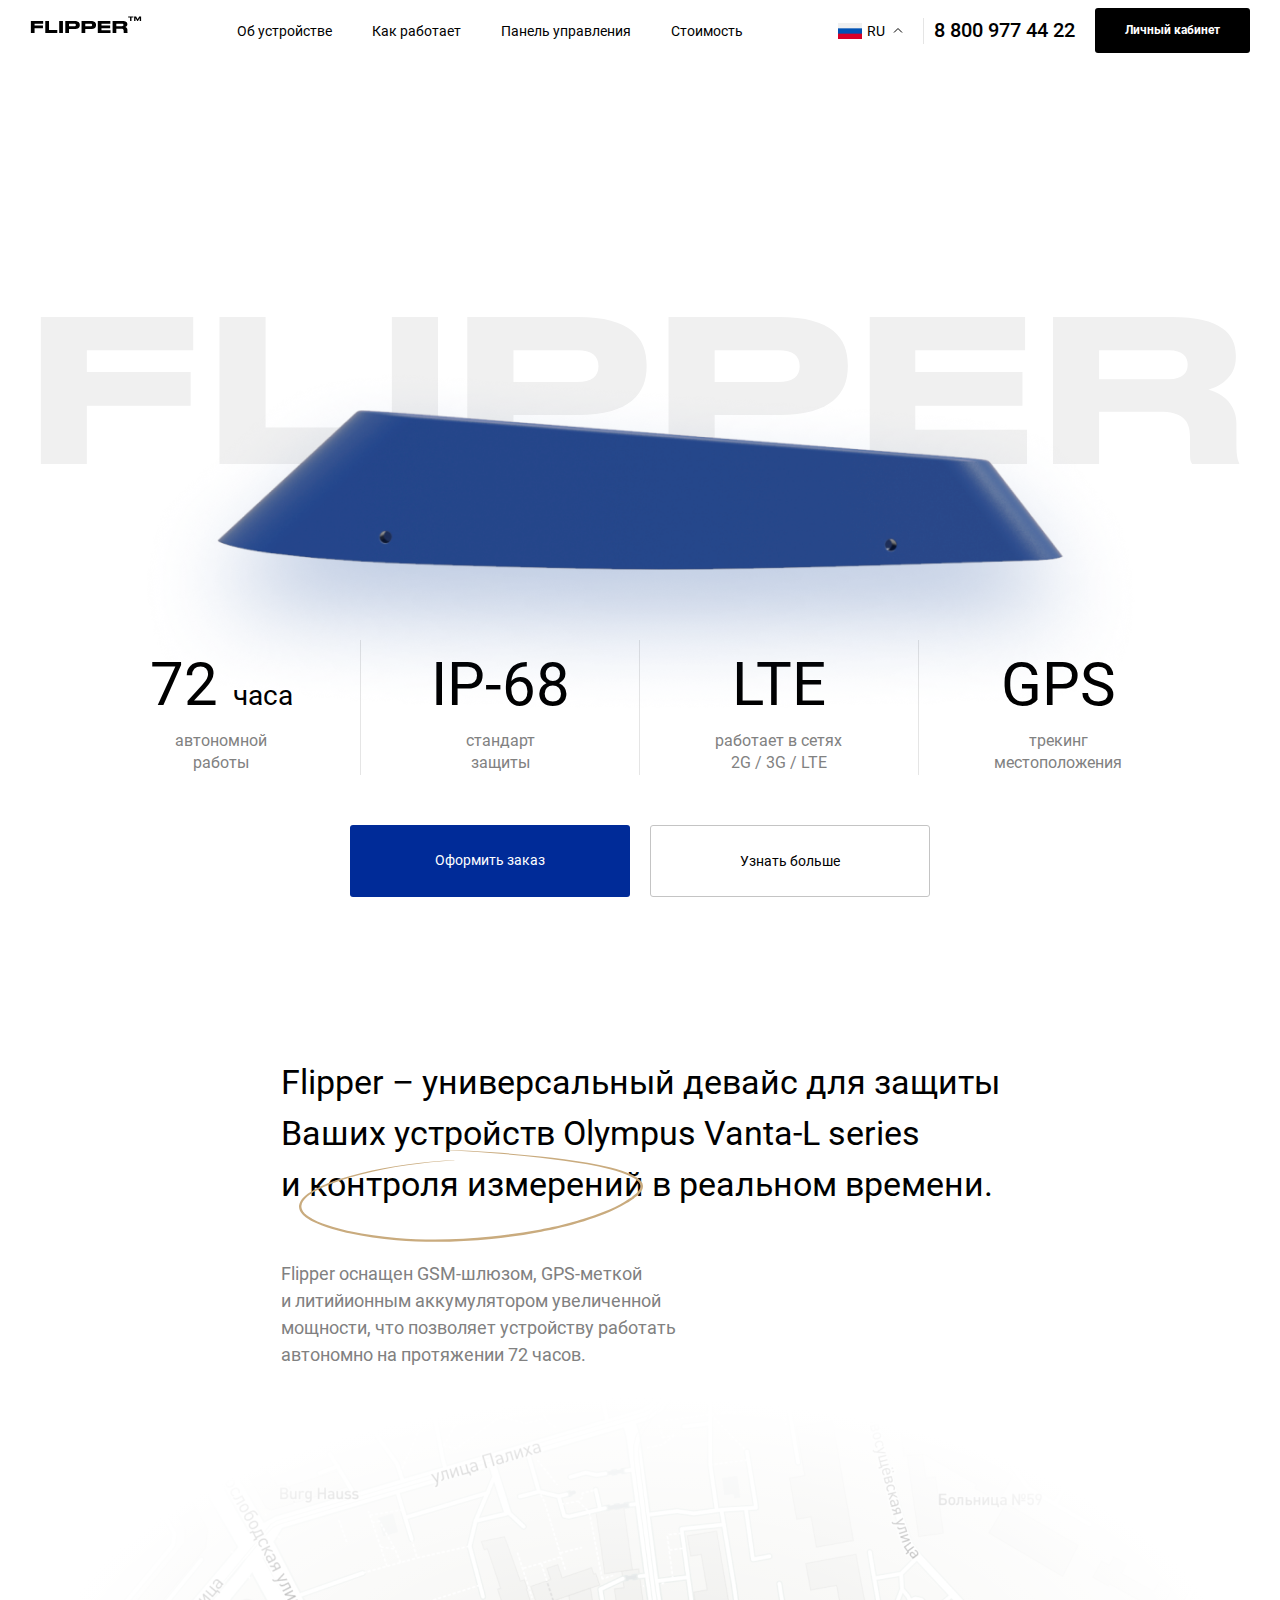
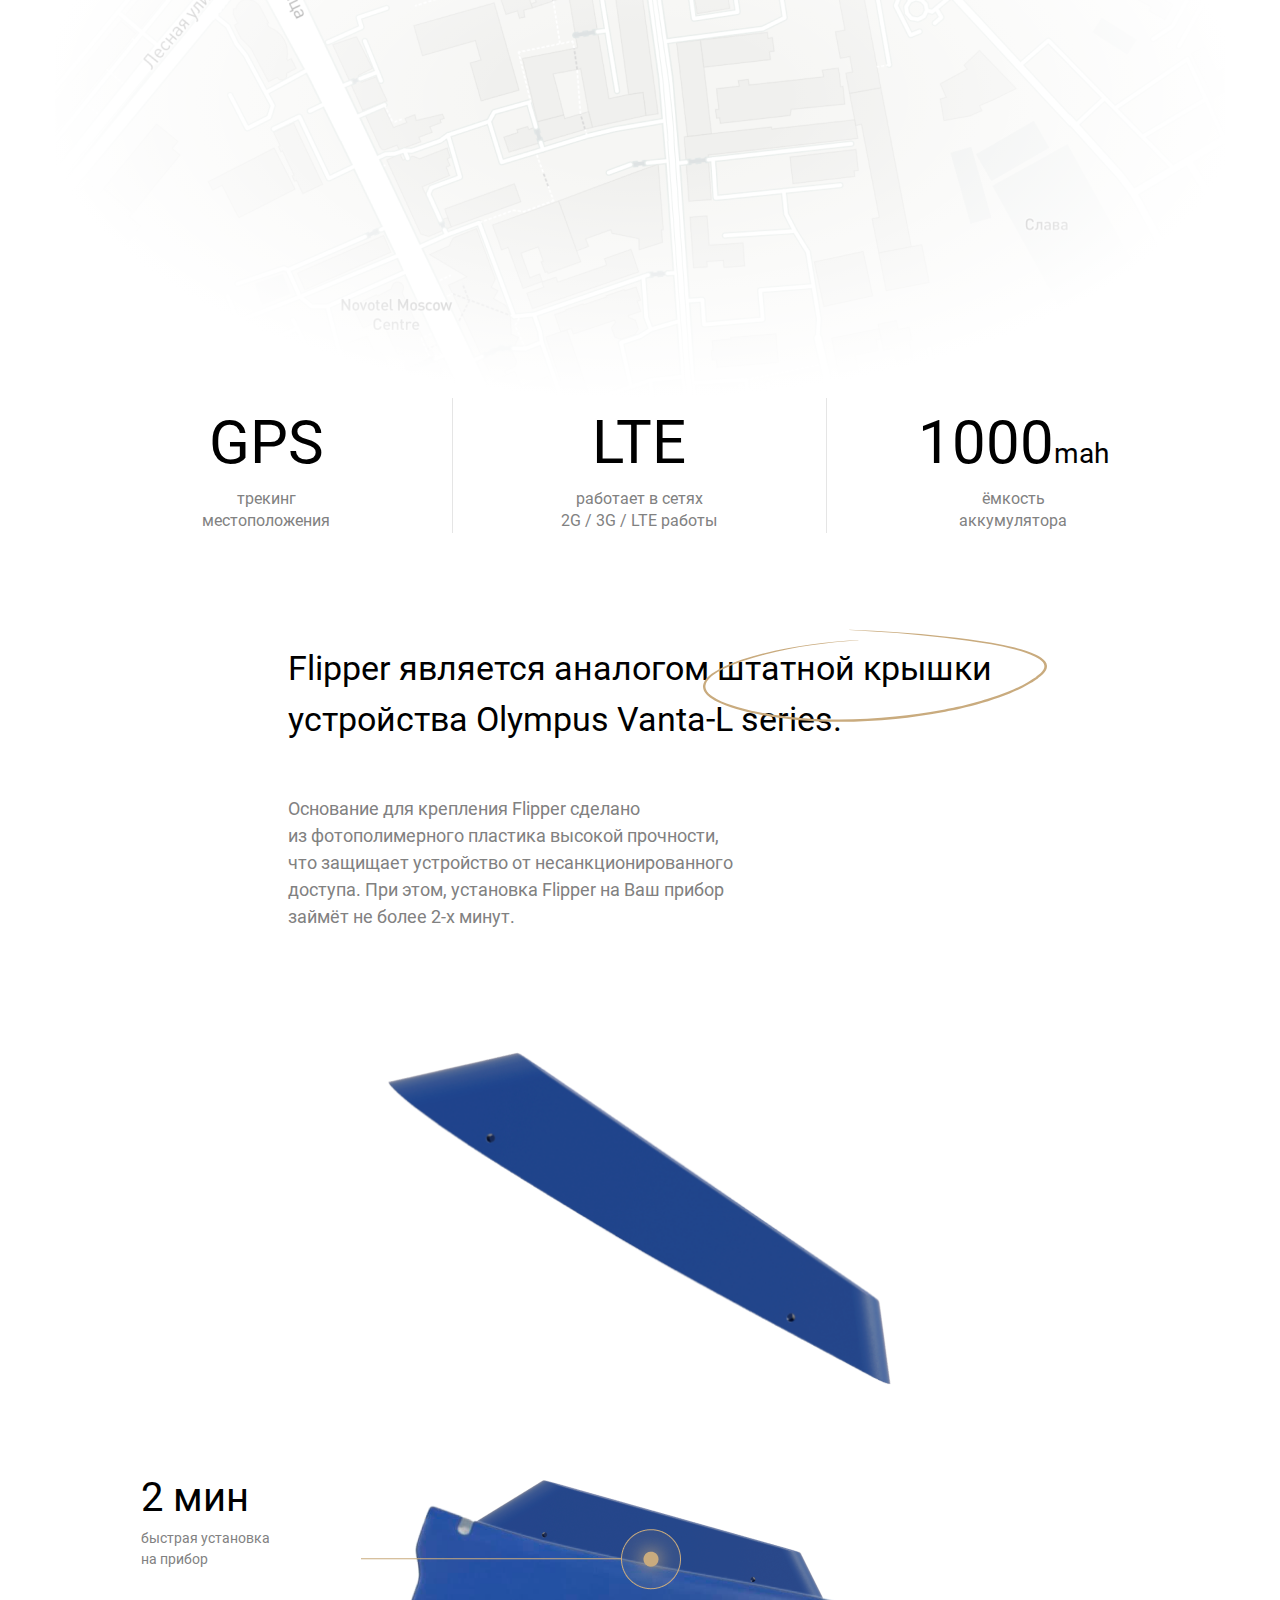
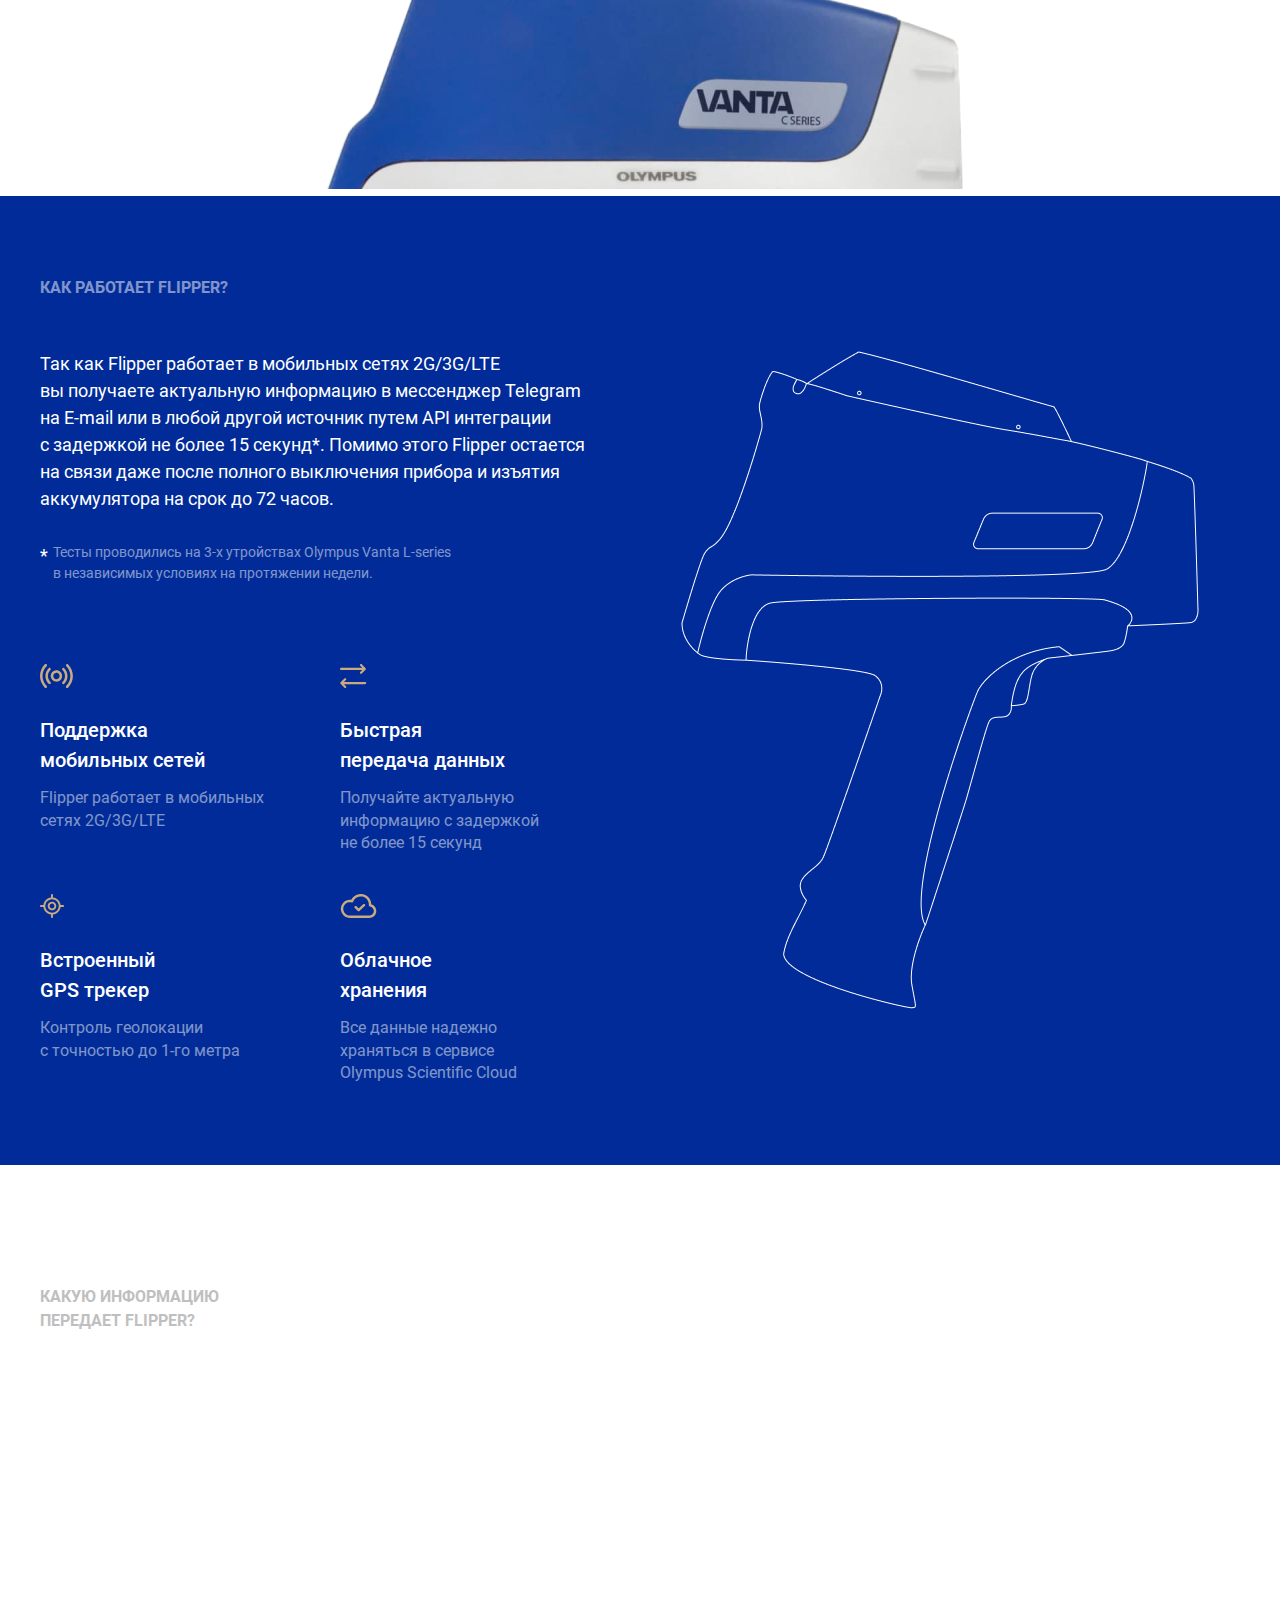
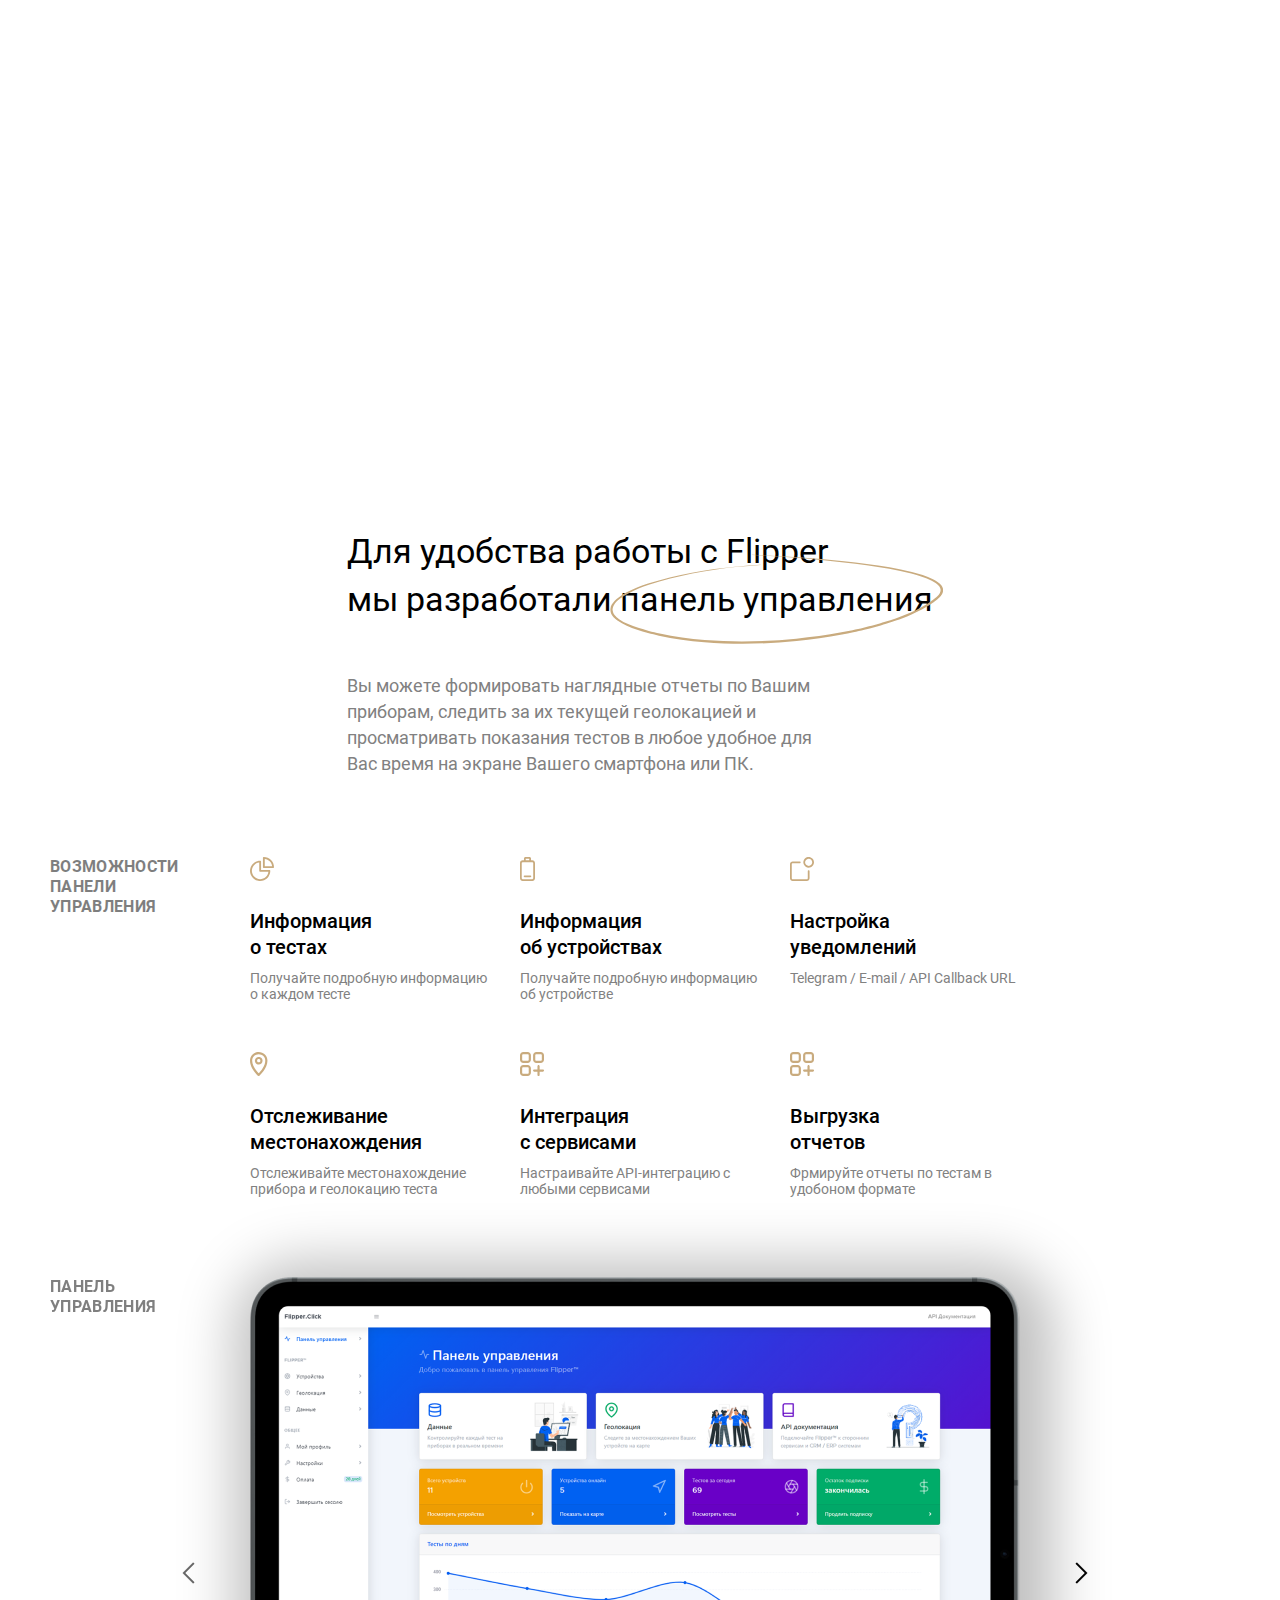
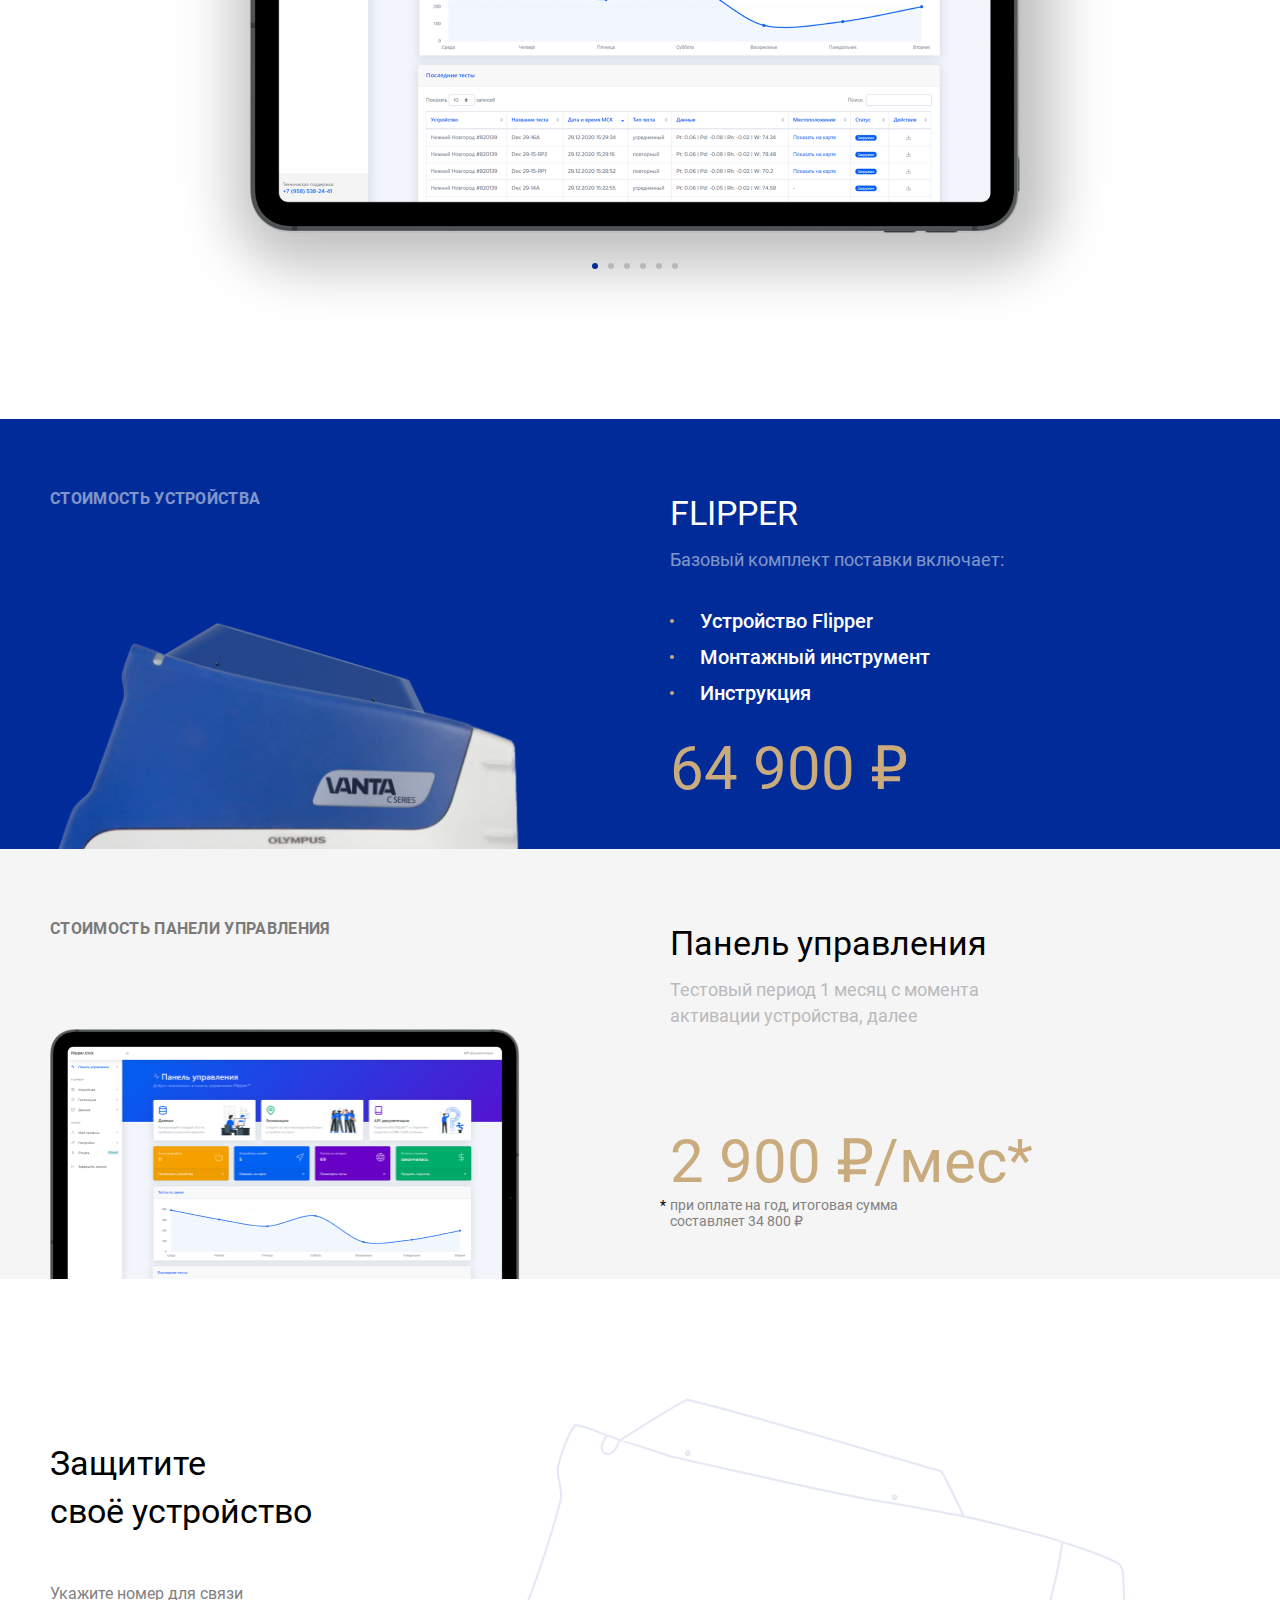
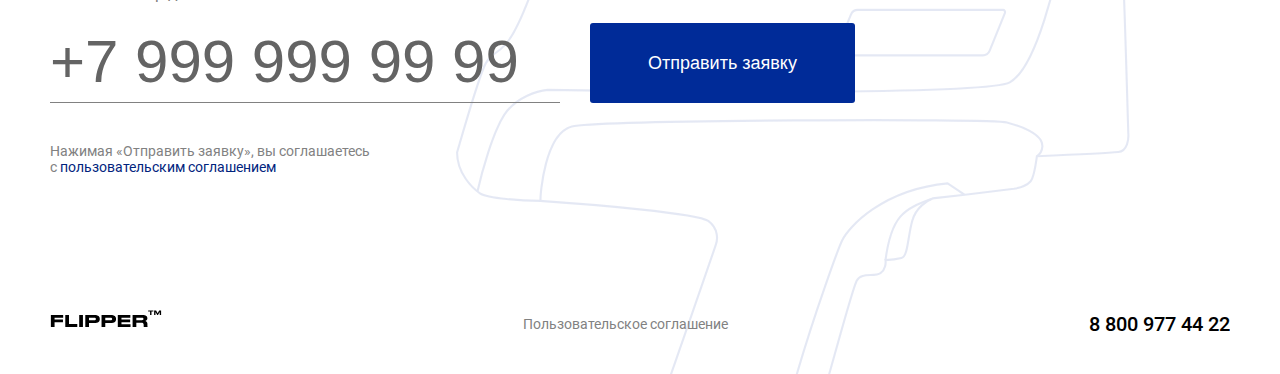
==== index.html @ 9718f7dc "fix" ====
<!DOCTYPE html>
<html lang="ru">
  <head>
    <meta charset="UTF-8" />
    <meta name="viewport" content="width=device-width, initial-scale=1.0, maximum-scale=1.0, user-scalable=0">
    <link rel="stylesheet" href="assets/libs/slick/slick.css" />
    <link rel="stylesheet" href="assets/libs/magnific-popup/magnific-popup.css" />
    <link rel="stylesheet" href="assets/libs/animate/animate.min.css" />
    <link rel="stylesheet" href="assets/css/main.css?v=125" />

    <link rel="icon" type="image/png" href="icons/favicon.png">
    <link rel="icon" type="image/png" href="icons/favicon.png">
    <title>Flipper</title>
  </head>
  <body>
    <header id="header" class="header">
      <div class="header-container">
        <div class="header-body">
          <div class="header-burger__wrapper" id="header-burger">
            <div class="header-burger">
              <span></span>
              <span></span>
              <span></span>
            </div>
          </div>
          <a href="/" class="header-logo">
            <img src="assets/img/logo.svg" alt="" />
          </a>
          <div id="mobMenu" class="header-menu__wrapp">
            <div class="header__select-lang select select-custom-js header__mob-conten">
              <div class="select__header">
                <span class="select__current">
                  <img src="assets/img/ru.svg" alt="" />
                  RU
                </span>
                <input type="hidden" name="lang" />
              </div>
              <div class="select__body">
                <div class="select__item" data-select-value="1"><img src="assets/img/kz.svg" alt="" /> KZ</div>
                <div class="select__item" data-select-value="2"><img src="assets/img/en.svg" alt="" /> EN</div>
                <div class="select__item" data-select-value="3"><img src="assets/img/ru.svg" alt="" /> RU</div>
              </div>
            </div>
            <ul class="header-menu">
              <li><a class="close-mob-menu-js scrollto" href="#about-flipper">Об устройстве</a></li>
              <li><a class="close-mob-menu-js scrollto" href="#how-works">Как работает</a></li>
              <li><a class="close-mob-menu-js scrollto" href="#panel">Панель управления</a></li>
              <li><a class="close-mob-menu-js scrollto" href="#prices">Стоимость</a></li>
            </ul>
            <a href="#" class="header-btn header__mob-conten close-mob-menu-js">Войти</a>
          </div>
          <div class="header-options">
            <div class="header__select-lang select select-custom-js">
              <div class="select__header">
                <span class="select__current">
                  <img src="assets/img/ru.svg" alt="" />
                  RU
                </span>
                <input type="hidden" name="lang" />
              </div>
              <div class="select__body">
                <div class="select__item" data-select-value="1"><img src="assets/img/kz.svg" alt="" /> KZ</div>
                <div class="select__item" data-select-value="2"><img src="assets/img/en.svg" alt="" /> EN</div>
                <div class="select__item" data-select-value="3"><img src="assets/img/ru.svg" alt="" /> RU</div>
              </div>
            </div>
            <div class="header-contact">
              <a href="tel:+88009774422" class="contact-tell">8 800 977 44 22</a>
              <a href="tel:+88009774422" class="contact-tell__icon">
                <img src="assets/img/icons/tell.svg" alt="" />
              </a>
            </div>
            <a href="#" class="header-btn">Личный кабинет</a>
          </div>
        </div>
      </div>
    </header>

    <div id="main-block">
      <div class="container">
        <div class="main-title flipper wow fadeIn">
          <h1 class="hidden">FLIPPER</h1>
          <img src="assets/img/title-flipper.svg" alt="" />
        </div>

        <div class="main-img levitation">
          <img src="assets/img/flipper-main.png" class="parallax-js" />
        </div>

        <div class="specifications wow fadeIn">
          <div class="specifications__item">
            <div class="specifications__header">
              72
              <span class="ml-5">часа</span>
            </div>
            <div class="specifications__description">
              автономной <br />
              работы
            </div>
          </div>
          <div class="specifications__item">
            <div class="specifications__header">IP-68</div>
            <div class="specifications__description">
              стандарт<br />
              защиты
            </div>
          </div>
          <div class="specifications__item">
            <div class="specifications__header">LTE</div>
            <div class="specifications__description">
              работает в сетях<br />
              2G / 3G / LTE
            </div>
          </div>
          <div class="specifications__item">
            <div class="specifications__header">GPS</div>
            <div class="specifications__description">
              трекинг<br />
              местоположения
            </div>
          </div>
        </div>

        <div class="btn-wrapper">
          <a href="#form-action" class="btn btn_blue scrollto"> Оформить заказ </a>
          <a href="#about-flipper" class="btn btn_white scrollto"> Узнать больше </a>
        </div>
      </div>
    </div>

    <div class="about-flipper" id="about-flipper">
      <div class="container">
        <div class="description-device">
          <div class="about-product">
            <div class="second-title">
              Flipper – универсальный девайс для защиты<br />
              Ваших устройств Olympus Vanta-L series <br />
              и
              <div class="circle">
                <img src="assets/img/circle-line.svg" style="margin: -10px" />
                контроля измерений
              </div>
              в реальном времени.
            </div>
            <div class="description">
              Flipper оснащен GSM-шлюзом, GPS-меткой<br />
              и литийионным аккумулятором увеличенной<br />
              мощности, что позволяет устройству работать<br />
              автономно на протяжении 72 часов.
            </div>
          </div>

          <div class="framing">
            <div class="blue-point">
              <div class="point visible wow rotateInUpRight blueMapPointContent">
                <div class="heading">
                  <div class="w-100">Russia, Moscow</div>
                  <img src="assets/img/battery.svg" />
                </div>
                <div style="color: rgb(129, 129, 129)">st. Novoslobodskaya, 15</div>
                <div class="mt-5" style="font-size: 16px">PT-1.2 / PD-0.1 / RH-0.0</div>
                <div class="data">
                  <div class="profile">
                    <img src="assets/img/card-profile.svg" />
                    <div>Юрий Маслов</div>
                  </div>
                  <div style="color: rgb(129, 129, 129)">21.12.2020/14:42</div>
                </div>
              </div>
              <img src="assets/img/point-blue.svg" class="visible wow zoomIn blueMapPoint" style="margin-top: 28px" />
            </div>
            <div class="red-point">
              <div class="point wow rotateInUpRight blueMapPointContent">
                <div class="info">
                  <img src="assets/img/no-signal.svg" />
                  <div style="font-size: 16px">Нет сигнала</div>
                </div>
              </div>
              <img src="assets/img/point-red.svg" class="visible wow zoomIn blueMapPoint" style="margin-top: 28px" />
            </div>
          </div>

          <div class="specifications-device">
            <div class="specifications-device__item">
              <div class="specifications-device__header">GPS</div>
              <div class="specifications-device__description">
                трекинг<br />
                местоположения
              </div>
            </div>
            <div class="specifications-device__item">
              <div class="specifications-device__header">LTE</div>
              <div class="specifications-device__description">
                работает в сетях<br />
                2G / 3G / LTE работы
              </div>
            </div>
            <div class="specifications-device__item">
              <div class="specifications-device__header">1000<span class="ml-5">mah</span></div>
              <div class="specifications-device__description">
                ёмкость<br />
                аккумулятора
              </div>
            </div>
          </div>

          <div class="about-cap">
            <div class="second-title">
              Flipper является аналогом<br class="d-none" />
              <div class="circle" style="display: contents; position: relative">
                <img src="assets/img/circle-line.svg" style="margin: -14px" />
                штатной крышки
              </div>
              <br />
              устройства Olympus Vanta-L series.
            </div>
            <div class="description">
              Основание для крепления Flipper сделано<br />
              из фотополимерного пластика высокой прочности,<br />
              что защищает устройство от несанкционированного<br />
              доступа. При этом, установка Flipper на Ваш прибор<br />
              займёт не более 2-х минут.
            </div>
          </div>

          <div class="description-cap-desktop">
            <div class="text left-block">
              <div class="left-text-block wow fadeIn text-heading" data-wow-delay="0.4s">
                <div class="heading">IP-68</div>
                <div class="description">стандарт защиты</div>
              </div>
              <img src="assets/img/point-line-left.png" class="point1 wow zoomIn text-heading" />
              <img src="assets/img/point-line-down.png" class="pointBottom wow zoomIn text-heading" data-wow-delay="0.4s" />
            </div>
            <div class="block-flipper"><img src="assets/img/flipper-down.png" class="flipper" /></div>
            <div class="text right-block">
              <div class="wow fadeIn text-heading" style="position: relative" data-wow-delay="0.4s">
                <div class="heading">1000 mAh</div>
                <div class="description">
                  Аккумулятор повышеной<br />мощности, до 72 часов<br />
                  автомоной работы
                </div>
                <img src="assets/img/point-line-right.png" class="point2 wow zoomIn text-heading" data-wow-delay="0.4s" />
                <img src="assets/img/point-line-up.png" class="pointTop wow zoomIn text-heading" data-wow-delay="0.4s" />
              </div>
            </div>
            <div class="text vanta">
              <div class="invisible" class="point2 wow zoomIn" data-wow-delay="0.4s">
                <div class="heading">2 мин</div>
                <div class="description">
                  быстрая установка<br />
                  на прибор
                </div>
              </div>
              <img src="assets/img/point-line-left.png" class="point3 wow zoomIn" data-wow-delay="0.4s" />
              <img src="assets/img/point-line-up.png" class="pointBottom wow zoomIn" data-wow-delay="0.4s" />
              <div style="position: absolute; bottom: 12%"></div>
            </div>
            <img src="assets/img/vanta.png" class="img-vanta wow zoomIn" style="margin-top: 100px" />
          </div>

          <div class="description-cap-mobile">
            <div class="description-cap">
              <div class="text left-block">
                <div class="left-text-block wow fadeIn text-heading">
                  <div class="heading">IP-68</div>
                  <div class="description">стандарт защиты</div>
                </div>
                <img src="assets/img/point-line-left.png" class="point1 wow zoomIn text-heading" /><img src="assets/img/point-line-down.png" class="pointBottom visible wow zoomIn text-heading" />
              </div>
              <img src="assets/img/flipper-down.png" class="flipper" />
              <div class="text right-block">
                <div class="wow fadeIn text-heading" style="position: relative">
                  <div class="heading">IP-68</div>
                  <div class="description">
                    основание выполнено<br />из фотополимерного<br />
                    пластика высокой<br />прочности
                  </div>
                  <img src="assets/img/point-line-right.png" class="point2 wow zoomIn text-heading" /><img src="assets/img/point-line-up.png" class="pointTop visible wow zoomIn text-heading" />
                </div>
              </div>
            </div>
            <div class="vanta">
              <div class="text">
                <div>
                  <div class="heading">2 мин</div>
                  <div class="description">быстрая установка<br />на прибор</div>
                </div>
                <img src="assets/img/point-line-left.png" class="point3" />
                <img src="assets/img/point-line-down.png" class="pointBottom" />
              </div>
              <div class="block-img-vanta">
                <img src="assets/img/full-vanta.png" class="img-vanta" />
              </div>
            </div>
          </div>
        </div>
      </div>
    </div>

    <div class="how-works" id="how-works">
      <div class="container">
        <div class="inner-block">
          <div class="left-block">
            <div class="heading">КАК РАБОТАЕТ FLIPPER?</div>
            <div class="description">
              Так как Flipper работает в мобильных сетях 2G/3G/LTE<br />
              вы получаете актуальную информацию в мессенджер Telegram<br />
              на E-mail или в любой другой источник путем API интеграции<br />
              с задержкой не более 15 секунд*. Помимо этого Flipper остается<br />
              на связи даже после полного выключения прибора и изъятия<br />
              аккумулятора на срок до 72 часов.
            </div>
            <div class="mark">
              *
              <div class="text">
                Тесты проводились на 3-х утройствах Olympus Vanta L-series<br />
                в независимых условиях на протяжении недели.
              </div>
            </div>
            <div class="inner-image">
              <img src="assets/img/vanta-contour.png" style="width: 100%" />
            </div>
            <div class="spec">
              <div class="item">
                <img src="assets/img/icons/how-work/signal.svg" alt="" />
                <div class="characteristic">
                  Поддержка<br />
                  мобильных сетей
                </div>
                <div class="description-spec">
                  Flipper работает в мобильных<br />
                  сетях 2G/3G/LTE
                </div>
              </div>
              <div class="item">
                <img src="assets/img/icons/how-work/reverse.svg" alt="" />
                <div class="characteristic">
                  Быстрая<br />
                  передача данных
                </div>
                <div class="description-spec">
                  Получайте актуальную<br />
                  информацию с задержкой<br />
                  не более 15 секунд
                </div>
              </div>
              <div class="item">
                <img src="assets/img/icons/how-work/target.svg" alt="" />
                <div class="characteristic">
                  Встроенный<br />
                  GPS трекер
                </div>
                <div class="description-spec">
                  Контроль геолокации<br />
                  с точностью до 1-го метра
                </div>
              </div>
              <div class="item">
                <img src="assets/img/icons/how-work/sky.svg" alt="" />
                <div class="characteristic">
                  Облачное<br />
                  хранения
                </div>
                <div class="description-spec">
                  Все данные надежно<br />
                  храняться в сервисе<br />
                  Olympus Scientific Cloud
                </div>
              </div>
            </div>
          </div>
          <div class="image">
            <img src="assets/img/vanta-contour.png" style="width: 100%" />
          </div>
        </div>
      </div>
    </div>

    <div class="information-send" id="information-send">
      <div class="container">
        <div class="inner-block">
          <div class="heading">
            КАКУЮ ИНФОРМАЦИЮ<br />
            ПЕРЕДАЕТ FLIPPER?
          </div>
          <div class="spec visible wow fadeIn text-items">
            <div class="item">
              <img src="assets/img/icons/information-send/time.svg" alt="#" />
              <div class="heading-item">
                Режим работы<br />
                прибора
              </div>
              <div class="description">Время использовная</div>
            </div>
            <div class="item">
              <img src="assets/img/icons/information-send/text-information.svg" alt="#" />
              <div class="heading-item">
                Подробная<br />
                информация о тестах
              </div>
              <div class="description">
                Время, тип, cодержание,<br />
                ошибки
              </div>
            </div>
            <div class="item">
              <img src="assets/img/icons/information-send/profile.svg" alt="#" />
              <div class="heading-item">
                Информацию о профиле<br />
                пользователя прибора
              </div>
              <div class="description">
                Названия профиля, настройки, <br />
                коректировки факторов
              </div>
            </div>
            <div class="inner-img">
              <img src="assets/img/info-flipper.png" class="flipper-sideways visible" />
              <img src="assets/img/info-signal.png" class="signal" />
            </div>
            <div class="item">
              <img src="assets/img/icons/information-send/arrow.svg" alt="#" />
              <div class="heading-item">
                Подробная<br />
                информация о приборе
              </div>
              <div class="description">
                Заряд, температура трубки,<br />
                версия ПО и многое другое
              </div>
            </div>
            <div class="item">
              <img src="assets/img/icons/information-send/map.svg" alt="#" />
              <div class="heading-item">
                Текущая геолокация<br />
                прибора / Геолокация<br />
                отдельного теста
              </div>
              <div class="description">
                Страна, город, улица,<br />
                координаты
              </div>
            </div>
            <div class="empty-block"></div>
            <div class="empty-block"></div>
            <div class="item">
              <img src="assets/img/icons/information-send/control.svg" alt="#" />
              <div class="heading-item">
                Показания<br />
                Пользовательских<br />
                факторов устройства
              </div>
              <div class="description">
                Настройки содержания<br />
                поправки по измерениям
              </div>
            </div>
            <div class="img">
              <div class="img__wrapper levitation">
                <div>
                  <img src="assets/img/info-flipper.png" class="flipper-sideways" />
                </div>
                <img src="assets/img/info-signal.png" class="signal" />
              </div>
            </div>
          </div>
        </div>
      </div>
    </div>

    <section class="panel" id="panel">
      <div class="container-fluid">
        <div class="panel-body">
          <div class="panel-row">
            <div class="panel-left__content"></div>
            <div class="panel-content">
              <h1 class="panel-title">
                Для удобства работы с Flipper <br />
                мы разработали <span>панель управления</span>
              </h1>
              <div class="panel-text">Вы можете формировать наглядные отчеты по Вашим приборам, следить за их текущей геолокацией и просматривать показания тестов в любое удобное для Вас время на экране Вашего смартфона или ПК.</div>
            </div>
            <div class="panel-right__content"></div>
          </div>
          <div class="panel-row">
            <div class="panel-left__content">
              <div class="panel-left__title">
                Возможности <br />
                панели <br />
                управления
              </div>
            </div>
            <div class="panel-content">
              <ul class="panel-options__list">
                <li class="panel-options__item">
                  <img src="assets/img/icons/panel-options/option-1.svg" alt="" class="panel-options__item-icon" />
                  <div class="panel-options__item-title">
                    Информация <br />
                    о тестах
                  </div>
                  <div class="panel-options__item-text">Получайте подробную информацию о каждом тесте</div>
                </li>
                <li class="panel-options__item">
                  <img src="assets/img/icons/panel-options/option-2.svg" alt="" class="panel-options__item-icon" />
                  <div class="panel-options__item-title">
                    Информация <br />
                    об устройствах
                  </div>
                  <div class="panel-options__item-text">Получайте подробную информацию об устройстве</div>
                </li>
                <li class="panel-options__item">
                  <img src="assets/img/icons/panel-options/option-3.svg" alt="" class="panel-options__item-icon" />
                  <div class="panel-options__item-title">
                    Настройка <br />
                    уведомлений
                  </div>
                  <div class="panel-options__item-text">Telegram / E-mail / API Callback URL</div>
                </li>
                <li class="panel-options__item">
                  <img src="assets/img/icons/panel-options/option-4.svg" alt="" class="panel-options__item-icon" />
                  <div class="panel-options__item-title">
                    Отслеживание <br />
                    местонахождения
                  </div>
                  <div class="panel-options__item-text">Отслеживайте местонахождение прибора и геолокацию теста</div>
                </li>
                <li class="panel-options__item">
                  <img src="assets/img/icons/panel-options/option-5.svg" alt="" class="panel-options__item-icon" />
                  <div class="panel-options__item-title">
                    Интеграция <br />
                    с сервисами
                  </div>
                  <div class="panel-options__item-text">Настраивайте API-интеграцию с любыми сервисами</div>
                </li>
                <li class="panel-options__item">
                  <img src="assets/img/icons/panel-options/option-5.svg" alt="" class="panel-options__item-icon" />
                  <div class="panel-options__item-title">
                    Выгрузка <br />
                    отчетов
                  </div>
                  <div class="panel-options__item-text">Фрмируйте отчеты по тестам в удобоном формате</div>
                </li>
              </ul>
            </div>
            <div class="panel-right__content"></div>
          </div>
          <div class="panel-row">
            <div class="panel-left__content">
              <div id="panel-left-slider" class="panel-left__slider">
                <div class="panel-left__slider-item">
                  <div class="panel-left__title">
                    Панель<br />
                    управления
                  </div>
                </div>
                <div class="panel-left__slider-item">
                  <div class="panel-left__title">
                    Подробная <br />
                    информация по каждому тесту
                  </div>
                </div>
                <div class="panel-left__slider-item">
                  <div class="panel-left__title">
                    Подробная <br />
                    информация об устройствах
                  </div>
                </div>
                <div class="panel-left__slider-item">
                  <div class="panel-left__title">Настройка уведомлений</div>
                </div>
                <div class="panel-left__slider-item">
                  <div class="panel-left__title">
                    Геолокация <br />
                    приборов <br />
                    и тестов
                  </div>
                </div>
                <div class="panel-left__slider-item">
                  <div class="panel-left__title">
                    API интеграция <br />
                    с любыми <br />
                    системами
                  </div>
                </div>
              </div>
            </div>
            <div class="panel-content panel-slider__wrapp">
              <div id="panel-slider" class="panel-slider">
                <div class="panel-slider__item">
                  <img src="assets/img/panel-slider/panel-1.png" alt="" />
                </div>
                <div class="panel-slider__item">
                  <img src="assets/img/panel-slider/panel-2.png" alt="" />
                </div>
                <div class="panel-slider__item">
                  <img src="assets/img/panel-slider/panel-3.png" alt="" />
                </div>
                <div class="panel-slider__item">
                  <img src="assets/img/panel-slider/panel-4.png" alt="" />
                </div>
                <div class="panel-slider__item">
                  <img src="assets/img/panel-slider/panel-5.png" alt="" />
                </div>
                <div class="panel-slider__item">
                  <img src="assets/img/panel-slider/panel-6.png" alt="" />
                </div>
              </div>
            </div>
            <div class="panel-right__content"></div>
          </div>
        </div>
      </div>
    </section>

    <section id="prices" class="prices">
      <div class="prices-list">
        <div class="prices-item prices-flipper">
          <div class="container-fluid">
            <div class="prices-item__wrapp">
              <div class="prices-text--mob">Стоимость устройства</div>
              <div class="prices-col prices-col__photo">
                <div class="prices-text">Стоимость устройства</div>
                <img src="assets/img/vanta-s.png" alt="" />
              </div>
              <div class="prices-col prices-col__content">
                <div class="prices-content">
                  <div class="prices-title">FLIPPER</div>
                  <div class="prices-desc">Базовый комплект поставки включает:</div>
                  <ul class="prices-equipment">
                    <li class="prices-equipment__item">Устройство Flipper</li>
                    <li class="prices-equipment__item">Монтажный инструмент</li>
                    <li class="prices-equipment__item">Инструкция</li>
                  </ul>
                </div>
                <div class="prices-price">64 900 ₽</div>
              </div>
            </div>
          </div>
          <div class="prices-item prices-panel">
            <div class="container-fluid">
              <div class="prices-item__wrapp">
                <div class="prices-text--mob">Стоимость панели управления</div>
                <div class="prices-col prices-col__photo">
                  <div class="prices-text">Стоимость панели управления</div>
                  <img src="assets/img/monitor.png" alt="" />
                </div>
                <div class="prices-col prices-col__content">
                  <div class="prices-content">
                    <div class="prices-title">Панель управления</div>
                    <div class="prices-desc">Тестовый период 1 месяц с момента активации устройства, далее</div>
                  </div>
                  <div class="prices-price">
                    2 900 ₽/мес*
                    <span>при оплате на год, итоговая сумма составляет 34 800 ₽</span>
                  </div>
                </div>
              </div>
            </div>
          </div>
        </div>
      </div>
    </section>

    <footer id="footer" class="footer">
      <div class="container-fluid">
        <div class="footer-body">
          <div class="footer-bg levitation"></div>

          <form action="#" class="footer-form form-contact" id="form-action">
            <div class="form-title">
              Защитите <br />
              своё устройство
            </div>
            <div class="form-group">
              <label class="form-input__label">Укажите номер для связи</label>
              <div class="form-input__content">
                <div class="form-input__wrapp">
                  <span class="form-input__error" style="display: none">Заполните телефон полностью!</span>
                  <input class="form-input form-input__tel mask-phone" required type="tel" name="phone" placeholder="+7 999 999 99 99" id="client-phone"/>
                  <div class="form-input__line"></div>
                </div>
                <button class="form-button" type="submit">Отправить заявку</button>
              </div>
              <label class="form__policy"> Нажимая «Отправить заявку», вы соглашаетесь с <a href="#">пользовательским соглашением</a> </label>
            </div>
          </form>

          <div class="form-thank" id="form-thank" style="display: none">
            <img src="assets/img/thank.svg" alt="" />
            <div class="form-thank__text">
              Спасибо!
              <span
                >Ваша заявка отправлена. <br />
                Мы свяжемся с вами в ближайшее время. <br />
                <span>Если у Вас остались Вопросы, свяжитесь с нами по телефону: <a href="tel:+79585382441">+7 958 538 24 41</a></span>
              </span>
            </div>
          </div>

          <div class="footer-bottom">
            <a href="#" class="footer-logo">
              <img src="assets/img/logo.svg" alt="" />
            </a>
            <a href="/privacy.html" class="footer-policy policy">Пользовательское соглашение</a>
            <a href="tel:+88009774422" class="footer-tel contact-tell">8 800 977 44 22</a>
          </div>
        </div>
      </div>
    </footer>

    <script src="https://ajax.googleapis.com/ajax/libs/jquery/3.5.1/jquery.min.js"></script>
    <script src="assets/libs/slick/slick.min.js"></script>
    <script src="assets/libs/jquery-mask/jquery.mask.min.js"></script>
    <script src="assets/libs/wow/wow.min.js"></script>
    <script src="assets/js/main.js?v=125"></script>
  </body>
</html>
---- assets/css/main.css ----
/* roboto-300 - latin_cyrillic */
@font-face {
  font-family: 'Roboto';
  font-style: normal;
  font-weight: 300;
  src: local(""), url("../fonts/roboto-latin_cyrillic/roboto-latin_cyrillic-300.woff2") format("woff2"), url("../fonts/roboto-latin_cyrillic/roboto-latin_cyrillic-300.woff") format("woff");
  /* Chrome 6+, Firefox 3.6+, IE 9+, Safari 5.1+ */
}

/* roboto-regular - latin_cyrillic */
@font-face {
  font-family: 'Roboto';
  font-style: normal;
  font-weight: 400;
  src: local(""), url("../fonts/roboto-latin_cyrillic/roboto-latin_cyrillic-regular.woff2") format("woff2"), url("../fonts/roboto-latin_cyrillic/roboto-latin_cyrillic-regular.woff") format("woff");
  /* Chrome 6+, Firefox 3.6+, IE 9+, Safari 5.1+ */
}

/* roboto-500 - latin_cyrillic */
@font-face {
  font-family: 'Roboto';
  font-style: normal;
  font-weight: 500;
  src: local(""), url("../fonts/roboto-latin_cyrillic/roboto-latin_cyrillic-500.woff2") format("woff2"), url("../fonts/roboto-latin_cyrillic/roboto-latin_cyrillic-500.woff") format("woff");
  /* Chrome 6+, Firefox 3.6+, IE 9+, Safari 5.1+ */
}

/* roboto-700 - latin_cyrillic */
@font-face {
  font-family: 'Roboto';
  font-style: normal;
  font-weight: 700;
  src: local(""), url("../fonts/roboto-latin_cyrillic/roboto-latin_cyrillic-700.woff2") format("woff2"), url("../fonts/roboto-latin_cyrillic/roboto-latin_cyrillic-700.woff") format("woff");
  /* Chrome 6+, Firefox 3.6+, IE 9+, Safari 5.1+ */
}

/* Druk*/
/* http://meyerweb.com/eric/tools/css/reset/
   v2.0 | 20110126
   License: none (public domain)
*/
/**
 * 1. Set default font family to sans-serif.
 * 2. Prevent iOS text size adjust after orientation change, without disabling
 *    user zoom.
 */
html {
  font-family: sans-serif;
  -ms-text-size-adjust: 100%;
  -webkit-text-size-adjust: 100%;
}

img[src=''],
img:not([src]) {
  opacity: 0;
}

/* Change Autocomplete styles in Chrome */
input:-webkit-autofill,
input:-webkit-autofill:hover,
input:-webkit-autofill:focus,
textarea:-webkit-autofill,
textarea:-webkit-autofill:hover,
textarea:-webkit-autofill:focus,
select:-webkit-autofill,
select:-webkit-autofill:hover,
select:-webkit-autofill:focus {
  -webkit-transition: 'color 9999s ease-out, background-color 9999s ease-out';
  -webkit-transition-delay: 9999s;
}

/* stylelint-disable */
html,
body,
div,
span,
applet,
object,
iframe,
h1,
h2,
h3,
h4,
h5,
h6,
p,
blockquote,
pre,
a,
abbr,
acronym,
address,
big,
cite,
code,
del,
dfn,
em,
img,
ins,
kbd,
q,
s,
samp,
small,
strike,
strong,
tt,
var,
b,
u,
i,
center,
dl,
dt,
dd,
ol,
ul,
li,
fieldset,
form,
label,
legend,
table,
caption,
tbody,
tfoot,
thead,
tr,
th,
td,
article,
aside,
canvas,
details,
embed,
figure,
figcaption,
footer,
header,
hgroup,
menu,
nav,
output,
ruby,
section,
summary,
time,
mark,
audio,
video {
  padding: 0;
  margin: 0;
  vertical-align: baseline;
  border: 0;
}

*,
*::before,
*::after {
  -webkit-box-sizing: border-box;
          box-sizing: border-box;
}

a {
  color: inherit;
  text-decoration: none;
}

a:focus, a:hover, a:active, a:visited {
  text-decoration: none;
}

/* HTML5 display-role reset for older browsers */
article,
aside,
details,
figcaption,
figure,
footer,
header,
hgroup,
menu,
nav,
section {
  display: block;
}

body {
  line-height: 1;
  -webkit-tap-highlight-color: transparent;
}

ol,
ul,
li {
  list-style: none;
}

blockquote,
q {
  quotes: none;
}

blockquote::before,
blockquote::after,
q::before,
q::after {
  content: '';
  content: none;
}

button {
  padding: 0;
  margin: 0;
  background: none;
  border: none;
}

table {
  border-spacing: 0;
  border-collapse: collapse;
}

input,
textarea {
  border-radius: 0;
}

input::-ms-clear {
  width: 0;
}

body {
  font-family: "Roboto", sans-serif;
  font-size: 18px;
  font-weight: 400;
  line-height: 1.5;
  color: #818181;
}

.container-fluid {
  width: 100%;
  max-width: 1230px;
  padding: 0 25px;
  margin: 0 auto;
}

.container {
  width: 100%;
  max-width: 1250px;
  padding: 0 25px;
  margin: 0 auto;
}

.w-100 {
  width: 100%;
}

.overflow-h {
  overflow: hidden !important;
}

.hidden {
  display: none;
}

.m-auto {
  margin: auto;
}

.ml-auto {
  margin-left: auto;
}

.mr-auto {
  margin-right: auto;
}

.mt-auto {
  margin-top: auto;
}

.pt-0 {
  padding-top: 0px;
}

.pb-0 {
  padding-bottom: 0px;
}

.mt-0 {
  margin-top: 0px;
}

.m-0 {
  margin: 0 !important;
}

.mb-0 {
  margin-bottom: 0 !important;
}

.mt-5 {
  margin-top: 5px !important;
}

.mt-10 {
  margin-top: 10px;
}

.mt-20 {
  margin-top: 20px;
}

.mt-30 {
  margin-top: 30px;
}

.mb-auto {
  margin-bottom: auto;
}

.mb-40 {
  margin-bottom: 40px;
}

.mb-30 {
  margin-bottom: 30px;
}

.mb-20 {
  margin-bottom: 20px;
}

.mb-10 {
  margin-bottom: 10px;
}

.mr-20 {
  margin-right: 20px;
}

.mr-10 {
  margin-right: 10px;
}

.ml-20 {
  margin-left: 20px;
}

.ml-10 {
  margin-left: 10px;
}

.mb-5 {
  margin-bottom: 5px;
}

.row {
  display: -webkit-box;
  display: -ms-flexbox;
  display: flex;
  -ms-flex-wrap: wrap;
      flex-wrap: wrap;
}

.d-flex {
  display: -webkit-box;
  display: -ms-flexbox;
  display: flex;
}

.d-none {
  display: none;
}

.flex-wrap {
  -ms-flex-wrap: wrap;
      flex-wrap: wrap;
}

.align-items-center {
  -webkit-box-align: center;
      -ms-flex-align: center;
          align-items: center;
}

.justify-content-center {
  -webkit-box-pack: center;
      -ms-flex-pack: center;
          justify-content: center;
}

.justify-content-sb {
  -webkit-box-pack: justify;
      -ms-flex-pack: justify;
          justify-content: space-between;
}

.flex-direction-column {
  -webkit-box-orient: vertical;
  -webkit-box-direction: normal;
      -ms-flex-direction: column;
          flex-direction: column;
}

.select {
  position: relative;
  margin-right: 10px;
  padding: 5px 20px 5px 0px;
  border-right: 1px solid #e5e5e5;
}

.select__current {
  position: relative;
  color: #000000;
  cursor: pointer;
  display: -webkit-box;
  display: -ms-flexbox;
  display: flex;
  -webkit-box-align: center;
      -ms-flex-align: center;
          align-items: center;
  font-size: 14px;
  line-height: 16px;
  -webkit-transition: all 0.3s ease;
  transition: all 0.3s ease;
}

.select__current::after {
  content: '';
  display: inline-block;
  position: relative;
  top: 0px;
  width: 10px;
  height: 5px;
  margin-left: 8px;
  background: url("../img/icons/arrow-top.svg") center center no-repeat;
  -webkit-transition: all 0.3s ease;
  transition: all 0.3s ease;
}

.select__current img {
  -webkit-transition: all 0.3s ease;
  transition: all 0.3s ease;
  margin-right: 5px;
}

.select__body {
  position: absolute;
  display: inline-block;
  min-width: 75px;
  margin-top: 10px;
  background: #ffffff;
  -webkit-box-shadow: 0px 6px 20px rgba(0, 0, 0, 0.2);
          box-shadow: 0px 6px 20px rgba(0, 0, 0, 0.2);
  border-radius: 5px;
  opacity: 0;
  visibility: hidden;
  -webkit-transition: all 0.3s ease;
  transition: all 0.3s ease;
  overflow: hidden;
  z-index: -1;
}

.select__item {
  font-size: 14px;
  line-height: 16px;
  padding: 15px 20px;
  display: -webkit-box;
  display: -ms-flexbox;
  display: flex;
  -webkit-box-align: center;
      -ms-flex-align: center;
          align-items: center;
  text-transform: uppercase;
  color: #000000;
  cursor: pointer;
  -webkit-transition: all 0.3s ease;
  transition: all 0.3s ease;
}

.select__item img {
  -webkit-transition: all 0.3s ease;
  transition: all 0.3s ease;
  margin-right: 30px;
}

.select__item:last-child {
  margin-bottom: 0;
}

.select__item:hover {
  -webkit-transition: all 0.3s ease;
  transition: all 0.3s ease;
  background: #dde2ef;
  color: #002B98;
}

.select.is-active .select__body {
  top: 100%;
  left: 0;
  opacity: 1;
  visibility: visible;
  -webkit-transition: all 0.3s ease;
  transition: all 0.3s ease;
  z-index: 100;
}

.select.is-active .select__current::after {
  -webkit-transform: rotate(180deg);
          transform: rotate(180deg);
  -webkit-transition: all 0.3s ease;
  transition: all 0.3s ease;
}

.form-contact {
  width: 100%;
}

.form-title {
  font-size: 34px;
  line-height: 48px;
  margin-bottom: 50px;
  color: #000000;
}

.form-input__label {
  color: #818181;
  margin-bottom: 20px;
  display: block;
  font-size: 16px;
  line-height: 18px;
}

.form-input__error {
  display: none;
  position: absolute;
  bottom: 0;
  left: 0;
  margin-top: 10px;
  -webkit-transform: translateY(100%);
          transform: translateY(100%);
  color: #dc0a17;
  -webkit-transition: all 0.3s ease;
  transition: all 0.3s ease;
  font-size: 14px;
  line-height: 18px;
}

.form-input__content {
  display: -webkit-box;
  display: -ms-flexbox;
  display: flex;
  -webkit-box-align: center;
      -ms-flex-align: center;
          align-items: center;
  margin-bottom: 40px;
}

.form-input__wrapp {
  position: relative;
  -webkit-transition: all 0.3s ease;
  transition: all 0.3s ease;
  margin-right: 30px;
  margin-top: 9px;
}

.form-input__wrapp.--error .form-input__line {
  -webkit-transition: all 0.3s ease;
  transition: all 0.3s ease;
  width: 100%;
  background: #dc0a17;
}

.form-input__wrapp.--error .form-input__error {
  -webkit-transition: all 0.3s ease;
  transition: all 0.3s ease;
  display: block !important;
}

.form-input__line {
  position: absolute;
  bottom: 0;
  left: 50%;
  -webkit-transform: translateX(-50%);
          transform: translateX(-50%);
  width: 0%;
  height: 2px;
  background: transparent;
  -webkit-transition: all 0.3s ease;
  transition: all 0.3s ease;
}

.form-input {
  display: block;
  width: 100%;
  max-width: 510px;
  font-size: 58px;
  line-height: 60px;
  color: #000000;
  background: transparent;
  padding: 0;
  padding-bottom: 10px;
  outline: none;
  border: none;
  border-bottom: 1px solid #818181;
  -webkit-transition: all 0.3s ease;
  transition: all 0.3s ease;
}

.form-input::-webkit-input-placeholder {
  font-size: 60px;
  line-height: 60px;
  color: #646464;
  opacity: 1;
  background: transparent;
}

.form-input:-ms-input-placeholder {
  font-size: 60px;
  line-height: 60px;
  color: #646464;
  opacity: 1;
  background: transparent;
}

.form-input::-ms-input-placeholder {
  font-size: 60px;
  line-height: 60px;
  color: #646464;
  opacity: 1;
  background: transparent;
}

.form-input::placeholder {
  font-size: 60px;
  line-height: 60px;
  color: #646464;
  opacity: 1;
  background: transparent;
}

.form-input::-moz-placeholder, .form-input::-webkit-input-placeholder {
  font-size: 60px;
  line-height: 60px;
  color: #646464;
  opacity: 1;
  background: transparent;
}

.form-input:focus {
  background: transparent;
  -webkit-transition: all 0.3s ease;
  transition: all 0.3s ease;
}

.form-input:focus + .form-input__line {
  width: 100%;
  background: #002b98;
  -webkit-transition: all 0.3s ease;
  transition: all 0.3s ease;
}

.form-input:hover {
  -webkit-transition: all 0.3s ease;
  transition: all 0.3s ease;
  border-bottom: 1px solid #002b98;
}

.form-button {
  color: #ffffff;
  background: #002b98;
  font-size: 18px;
  line-height: 26px;
  padding: 27px 58px;
  border-radius: 3px;
  -webkit-transition: all 0.3s ease;
  transition: all 0.3s ease;
  cursor: pointer;
}

.form-button:hover {
  -webkit-transition: all 0.3s ease;
  transition: all 0.3s ease;
  background: #00237d;
}

.form__policy {
  display: block;
  width: 100%;
  max-width: 320px;
  font-size: 14px;
  line-height: 16px;
  color: #818181;
}

.form__policy a {
  color: #00237d;
}

.form__policy a:hover {
  text-decoration: underline;
}

.form-thank {
  display: -webkit-box;
  display: -ms-flexbox;
  display: flex;
  -webkit-box-align: start;
      -ms-flex-align: start;
          align-items: flex-start;
}

.form-thank img {
  margin-right: 50px;
}

.form-thank__text {
  font-size: 34px;
  line-height: 48px;
  width: 100%;
  max-width: 330px;
  color: #000;
}

.form-thank__text span {
  display: block;
  margin-top: 5px;
  font-size: 16px;
  line-height: 22px;
  color: #818181;
}

.form-thank__text span a {
  color: #002B98;
}

.form-thank__text span a:hover {
  text-decoration: underline;
}

.form-thank__text span span {
  display: block;
  margin-top: 10px;
}

.slick-dots {
  display: block;
  margin-top: 30px;
  width: 100%;
  font-size: 0;
  padding: 0;
  list-style: none;
  text-align: center;
}

.slick-dots li {
  position: relative;
  display: inline-block;
  width: 6px;
  height: 6px;
  margin: 0 5px;
  padding: 0;
  cursor: pointer;
}

.slick-dots li button {
  font-size: 0;
  line-height: 0;
  outline: none;
  display: block;
  width: 6px;
  height: 6px;
  background: #b8b8b8;
  cursor: pointer;
  color: transparent;
  border-radius: 50%;
  -webkit-transition: all 0.3s ease;
  transition: all 0.3s ease;
}

.slick-dots .slick-active button {
  background: #002b98;
  opacity: 1;
  -webkit-transition: all 0.3s ease;
  transition: all 0.3s ease;
}

.slider-btn {
  position: absolute;
  top: 50%;
  width: 42px;
  height: 42px;
  display: -webkit-box;
  display: -ms-flexbox;
  display: flex;
  -webkit-box-pack: center;
      -ms-flex-pack: center;
          justify-content: center;
  -webkit-box-align: center;
      -ms-flex-align: center;
          align-items: center;
  border-radius: 50%;
  padding: 0 0 3px 3px;
  cursor: pointer;
  z-index: 10;
  -webkit-transition: all 0.3s ease;
  transition: all 0.3s ease;
  outline: none;
}

.slider-btn span {
  width: 15px;
  height: 15px;
  border-bottom: 2px solid #000;
  border-left: 2px solid #000;
}

.slider-btn:hover {
  -webkit-transition: all 0.3s ease;
  transition: all 0.3s ease;
  outline: none;
  background-color: rgba(0, 0, 0, 0.1);
}

.slider-btn.slick-disabled {
  cursor: default;
  opacity: 0.6;
}

.slider-btn.slick-disabled:hover {
  opacity: 0.6;
  background: none;
}

.slider-btn:before {
  content: '';
  background-color: aliceblue;
  border-radius: 50%;
  display: block;
  position: absolute;
  top: 0;
  right: 0;
  bottom: 0;
  left: 0;
  -webkit-transform: scale(0.001, 0.001);
          transform: scale(0.001, 0.001);
}

.slider-btn:active {
  outline: 0;
  color: #fff;
}

.slider-btn:active:before {
  -webkit-animation: effect_dylan 0.3s forwards;
          animation: effect_dylan 0.3s forwards;
}

@-webkit-keyframes effect_dylan {
  50% {
    -webkit-transform: scale(1.5, 1.5);
            transform: scale(1.5, 1.5);
    opacity: 0;
  }
  99% {
    -webkit-transform: scale(0.001, 0.001);
            transform: scale(0.001, 0.001);
    opacity: 0;
  }
  100% {
    -webkit-transform: scale(0.001, 0.001);
            transform: scale(0.001, 0.001);
    opacity: 1;
  }
}

@keyframes effect_dylan {
  50% {
    -webkit-transform: scale(1.5, 1.5);
            transform: scale(1.5, 1.5);
    opacity: 0;
  }
  99% {
    -webkit-transform: scale(0.001, 0.001);
            transform: scale(0.001, 0.001);
    opacity: 0;
  }
  100% {
    -webkit-transform: scale(0.001, 0.001);
            transform: scale(0.001, 0.001);
    opacity: 1;
  }
}

.slider-btn__prev {
  -webkit-transform: translateY(-50%) rotate(45deg);
          transform: translateY(-50%) rotate(45deg);
  left: -80px;
  z-index: 10;
}

.slider-btn__next {
  -webkit-transform: translateY(-50%) rotate(225deg);
          transform: translateY(-50%) rotate(225deg);
  right: -80px;
}

.slider-btn--effect-boris::after {
  background: rgba(111, 148, 182, 0.1);
}

.slider-btn--effect-boris.cbutton--click::after {
  -webkit-animation: anim-effect-boris 0.3s forwards;
          animation: anim-effect-boris 0.3s forwards;
}

@-webkit-keyframes anim-effect-boris {
  0% {
    -webkit-transform: scale3d(0.3, 0.3, 1);
            transform: scale3d(0.3, 0.3, 1);
  }
  25%,
  50% {
    opacity: 1;
  }
  100% {
    opacity: 0;
    -webkit-transform: scale3d(1.2, 1.2, 1);
            transform: scale3d(1.2, 1.2, 1);
  }
}

@keyframes anim-effect-boris {
  0% {
    -webkit-transform: scale3d(0.3, 0.3, 1);
            transform: scale3d(0.3, 0.3, 1);
  }
  25%,
  50% {
    opacity: 1;
  }
  100% {
    opacity: 0;
    -webkit-transform: scale3d(1.2, 1.2, 1);
            transform: scale3d(1.2, 1.2, 1);
  }
}

.h-fixed {
  position: fixed !important;
  z-index: 1000;
  left: 0;
  top: 0;
  right: 0;
  -webkit-transition: all 0.5s ease;
  transition: all 0.5s ease;
  opacity: 1;
  background: #fff;
  -webkit-box-shadow: 0 0px 8px rgba(0, 0, 0, 0.15);
          box-shadow: 0 0px 8px rgba(0, 0, 0, 0.15);
}

.header {
  position: absolute;
  left: 0;
  top: 0;
  right: 0;
  z-index: 999;
  width: 100%;
  -webkit-transition: all 0.5s ease;
  transition: all 0.5s ease;
}

.header.active {
  z-index: 15;
  top: -100%;
  -webkit-transition: all 0.3s;
  transition: all 0.3s;
}

.header-container {
  position: relative;
  width: 100%;
  max-width: 2440px;
  padding: 8px 30px;
  margin: 0 auto;
}

.header-body {
  display: -webkit-box;
  display: -ms-flexbox;
  display: flex;
  -webkit-box-align: center;
      -ms-flex-align: center;
          align-items: center;
  -webkit-box-pack: justify;
      -ms-flex-pack: justify;
          justify-content: space-between;
}

.header-logo img {
  height: 22px;
}

.header-menu {
  display: -webkit-box;
  display: -ms-flexbox;
  display: flex;
  -webkit-box-align: center;
      -ms-flex-align: center;
          align-items: center;
  -webkit-box-pack: justify;
      -ms-flex-pack: justify;
          justify-content: space-between;
}

.header-menu li a {
  display: block;
  color: #000000;
  -webkit-transition: all 0.3s ease;
  transition: all 0.3s ease;
  padding: 0 20px;
  font-size: 14px;
  line-height: 18px;
}

.header-menu li a:hover {
  color: #002b98;
  -webkit-transition: all 0.3s ease;
  transition: all 0.3s ease;
}

.header-options {
  display: -webkit-box;
  display: -ms-flexbox;
  display: flex;
  -webkit-box-align: center;
      -ms-flex-align: center;
          align-items: center;
}

.header-btn {
  display: inline-block;
  padding: 0px 30px;
  font-weight: bold;
  font-size: 12px;
  line-height: 45px;
  text-align: center;
  -webkit-transition: all 0.3s ease;
  transition: all 0.3s ease;
  color: #fff;
  background: #000000;
  border-radius: 3px;
  margin-left: 20px;
}

.header-btn:hover {
  -webkit-transition: all 0.3s ease;
  transition: all 0.3s ease;
  opacity: 0.8;
}

.header__mob-conten {
  display: none;
}

.contact-tell {
  font-weight: 500;
  font-size: 20px;
  line-height: 26px;
  color: #000000;
}

.contact-tell__icon {
  display: -webkit-box;
  display: -ms-flexbox;
  display: flex;
  -webkit-box-align: center;
      -ms-flex-align: center;
          align-items: center;
  display: none;
}

.contact-tell__icon img {
  height: 16px;
}

.header-burger {
  width: 16px;
  height: 13px;
  position: relative;
  -webkit-transform: rotate(0deg);
          transform: rotate(0deg);
  -webkit-transition: 0.5s ease-in-out;
  transition: 0.5s ease-in-out;
  cursor: pointer;
  z-index: 1000;
}

.header-burger span {
  display: block;
  position: absolute;
  height: 1px;
  width: 100%;
  background: #000;
  opacity: 1;
  right: 0;
  -webkit-transition: 0.25s ease-in-out;
  transition: 0.25s ease-in-out;
}

.header-burger span:nth-child(1) {
  top: 0;
}

.header-burger span:nth-child(2) {
  top: 6px;
}

.header-burger span:nth-child(3) {
  bottom: 0;
}

.header-burger__wrapper {
  display: none;
  -webkit-box-align: center;
      -ms-flex-align: center;
          align-items: center;
}

.header-burger__wrapper.active span:nth-child(1) {
  top: 6px;
  -webkit-transform: rotate(135deg);
          transform: rotate(135deg);
}

.header-burger__wrapper.active span:nth-child(2) {
  opacity: 0;
  right: 60px;
}

.header-burger__wrapper.active span:nth-child(3) {
  top: 6px;
  -webkit-transform: rotate(-135deg);
          transform: rotate(-135deg);
}

.main-title {
  margin-top: 240px;
  min-height: 300px;
  display: -webkit-box;
  display: -ms-flexbox;
  display: flex;
  -webkit-box-align: center;
      -ms-flex-align: center;
          align-items: center;
}

.main-title img {
  max-width: 100%;
  width: 100%;
  display: block;
}

.main-img img {
  max-width: 100%;
  width: 100%;
  display: block;
  margin: auto;
}

.btn-wrapper {
  display: -webkit-box;
  display: -ms-flexbox;
  display: flex;
  -webkit-box-pack: center;
      -ms-flex-pack: center;
          justify-content: center;
  margin-top: 50px;
}

.btn-wrapper .btn {
  margin: 0 10px;
}

.levitation {
  -webkit-animation: float 6s ease-in-out infinite;
          animation: float 6s ease-in-out infinite;
}

@-webkit-keyframes float {
  0% {
    -webkit-transform: translatey(0px);
            transform: translatey(0px);
  }
  50% {
    -webkit-transform: translatey(-15px);
            transform: translatey(-15px);
  }
  to {
    -webkit-transform: translatey(0px);
            transform: translatey(0px);
  }
}

@keyframes float {
  0% {
    -webkit-transform: translatey(0px);
            transform: translatey(0px);
  }
  50% {
    -webkit-transform: translatey(-15px);
            transform: translatey(-15px);
  }
  to {
    -webkit-transform: translatey(0px);
            transform: translatey(0px);
  }
}

.main-img {
  display: -webkit-box;
  display: -ms-flexbox;
  display: flex;
  -ms-flex-wrap: wrap;
      flex-wrap: wrap;
  -webkit-box-pack: center;
      -ms-flex-pack: center;
          justify-content: center;
  -webkit-box-align: center;
      -ms-flex-align: center;
          align-items: center;
}

.main-img img {
  -webkit-transform: scale(1);
          transform: scale(1);
  position: absolute;
  max-width: 1047px;
}

.specifications {
  max-width: 1115px;
  margin: auto;
  margin-top: 100px;
  display: -ms-grid;
  display: grid;
  -ms-grid-columns: 1fr 1fr 1fr 1fr;
      grid-template-columns: 1fr 1fr 1fr 1fr;
}

.specifications__item {
  text-align: center;
  border-right: 1px solid #e5e5e5;
}

.specifications__item:last-child {
  border-right: none;
}

.specifications__header {
  font-size: 60px;
  min-height: auto;
  -webkit-box-align: baseline;
      -ms-flex-align: baseline;
          align-items: baseline;
  color: #000000;
}

.specifications__header span {
  font-size: 28px;
}

.specifications__description {
  font-size: 16px;
  color: #818181;
  line-height: 140%;
}

.description-device {
  display: -webkit-box;
  display: -ms-flexbox;
  display: flex;
  -ms-flex-wrap: wrap;
      flex-wrap: wrap;
  -webkit-box-pack: center;
      -ms-flex-pack: center;
          justify-content: center;
  margin-top: 160px;
}

.second-title {
  font-size: 34px;
  font-weight: 400;
  color: #000000;
}

.about-product,
.about-cap {
  position: relative;
}

.about-product .circle,
.about-cap .circle {
  display: contents;
  position: relative;
}

.about-product .circle img,
.about-cap .circle img {
  position: absolute;
}

.about-product .description,
.about-cap .description {
  margin-top: 50px;
  font-size: 18px;
  color: #818181;
}

.about-cap {
  margin-top: 110px;
  position: relative;
  padding: 0 25px;
}

.framing {
  margin-top: 30px;
  position: relative;
  background-size: cover;
  background: url(../img/map.png);
  height: 600px;
  width: 100%;
  background-position-x: center;
  background-repeat: no-repeat;
}

.framing:before {
  content: '';
  position: absolute;
  top: 0;
  right: 0;
  bottom: 0;
  left: 0;
  background: radial-gradient(50% 50% at 50% 50%, rgba(255, 255, 255, 0) 23.44%, #fff 100%);
}

.blue-point {
  position: absolute;
  text-align: center;
  top: 17%;
  left: 29%;
}

.blue-point .point {
  padding: 17px 23px;
  background: #1e1e2b;
  -webkit-box-shadow: 0px 25px 50px rgba(0, 0, 0, 0.25);
          box-shadow: 0px 25px 50px rgba(0, 0, 0, 0.25);
  color: #fff;
  border-radius: 10px;
  display: -ms-grid;
  display: grid;
  justify-items: baseline;
  position: relative;
}

.blue-point .point:after {
  content: '';
  top: 100%;
  left: 50%;
  border: solid transparent;
  height: 0;
  width: 0;
  position: absolute;
  pointer-events: none;
  border-color: transparent;
  border-top-color: #1e1e2b;
  border-width: 10px;
  margin-left: -10px;
  z-index: 99999;
}

.blue-point .heading {
  width: 100%;
  display: -ms-grid;
  display: grid;
  -ms-grid-columns: 1fr 1fr;
      grid-template-columns: 1fr 1fr;
  -webkit-box-align: center;
      -ms-flex-align: center;
          align-items: center;
  font-size: 16px;
  text-align: left;
  justify-items: flex-end;
}

.blue-point .data {
  width: 100%;
  display: -ms-grid;
  display: grid;
  grid-gap: 30px;
  -ms-grid-columns: 1fr 1fr;
      grid-template-columns: 1fr 1fr;
  -webkit-box-align: center;
      -ms-flex-align: center;
          align-items: center;
  font-size: 16px;
  justify-items: flex-end;
  margin-top: 24px;
}

.blue-point .profile {
  display: -ms-grid;
  display: grid;
  -ms-grid-columns: 1fr 4fr;
      grid-template-columns: 1fr 4fr;
  -webkit-box-align: center;
      -ms-flex-align: center;
          align-items: center;
}

.red-point {
  position: absolute;
  text-align: center;
  top: 46%;
  left: 70%;
}

.red-point .point {
  padding: 17px 23px;
  background: #fff;
  position: relative;
  -webkit-box-shadow: 0px 25px 50px rgba(0, 0, 0, 0.25);
          box-shadow: 0px 25px 50px rgba(0, 0, 0, 0.25);
  border-radius: 10px;
  display: -ms-grid;
  display: grid;
  justify-items: baseline;
}

.red-point .point:after {
  content: '';
  top: 100%;
  left: 50%;
  border: solid transparent;
  height: 0;
  width: 0;
  position: absolute;
  pointer-events: none;
  border-color: transparent;
  border-top-color: #fff;
  border-width: 10px;
  margin-left: -10px;
  z-index: 99999;
}

.red-point .info img {
  margin-top: 11px;
}

.specifications-device {
  margin-left: 40px;
  margin-right: 40px;
  display: -ms-grid;
  display: grid;
  -ms-grid-columns: 1fr 1fr 1fr;
      grid-template-columns: 1fr 1fr 1fr;
  width: 100%;
}

.specifications-device__item {
  text-align: center;
  border-right: 1px solid #e5e5e5;
}

.specifications-device__item:last-child {
  border-right: none;
}

.specifications-device__header {
  font-size: 60px;
  min-height: auto;
  -webkit-box-align: baseline;
      -ms-flex-align: baseline;
          align-items: baseline;
  color: #000000;
}

.specifications-device__header span {
  font-size: 28px;
}

.specifications-device__description {
  font-size: 16px;
  color: #818181;
  line-height: 140%;
}

.description-cap-desktop {
  display: -ms-grid;
  display: grid;
  -ms-grid-columns: 1fr 1fr 1fr;
      grid-template-columns: 1fr 1fr 1fr;
  margin-top: 120px;
  position: relative;
  width: 100%;
}

.description-cap-desktop .text-heading {
  --animate-duration: 1.5s;
  margin-bottom: 40px;
}

.description-cap-desktop .left-block {
  z-index: 99;
  -ms-grid-column-align: start;
      justify-self: start;
  margin-left: 20%;
}

.description-cap-desktop .right-block {
  z-index: 99;
  display: -ms-grid;
  display: grid;
  -webkit-box-align: end;
      -ms-flex-align: end;
          align-items: end;
  -ms-grid-column-align: end;
      justify-self: end;
}

.description-cap-desktop .heading {
  font-size: 60px;
  color: #000000;
}

.description-cap-desktop .description {
  font-size: 14px;
  color: #818181;
}

.description-cap-desktop img.point1 {
  max-width: 270px;
  position: absolute;
  top: 56px;
  left: 200px;
}

.description-cap-desktop img.pointBottom {
  display: none;
}

.description-cap-desktop img.point2 {
  max-width: 325px;
  position: absolute;
  bottom: 33px;
  right: 280px;
}

.description-cap-desktop img.pointTop {
  display: none;
}

.description-cap-desktop img.point3 {
  max-width: 369px;
  position: absolute;
  left: 22%;
  bottom: 26%;
  z-index: 99;
}

.description-cap-desktop img.pointBottom {
  display: none;
}

.description-cap-desktop .block-flipper {
  min-height: 385px;
}

.description-cap-desktop .flipper {
  position: absolute;
  max-width: 508px;
  max-height: 336px;
  -webkit-transition: all 1s ease-in;
  transition: all 1s ease-in;
}

.description-cap-desktop .flipper.move {
  -webkit-animation-delay: 0.1s;
          animation-delay: 0.1s;
  -webkit-transform: translate(80px, 366px) scale(0.63) rotate(-18deg);
          transform: translate(80px, 366px) scale(0.63) rotate(-18deg);
}

.description-cap-desktop .vanta {
  margin-top: 75px;
  margin-left: 20%;
}

.description-cap-desktop .text-heading {
  --animate-duration: 1.5s;
  margin-bottom: 40px;
}

.description-cap-mobile {
  display: none;
  margin: auto;
  max-width: 998px;
}

.description-cap-mobile .description-cap {
  display: -ms-grid;
  display: grid;
  -ms-grid-columns: 1fr 1fr 1fr;
      grid-template-columns: 1fr 1fr 1fr;
  margin-top: 120px;
  margin-bottom: 80px;
  position: relative;
  width: 100%;
}

.description-cap-mobile .heading {
  font-size: 40px;
  color: #000000;
}

.description-cap-mobile .description {
  font-size: 14px;
  color: #818181;
}

.description-cap-mobile .flipper {
  width: 40vw;
  max-width: 583px;
}

.description-cap-mobile .left-block {
  -ms-grid-column-align: start;
      justify-self: start;
}

.description-cap-mobile .right-block {
  display: -ms-grid;
  display: grid;
  -webkit-box-align: end;
      -ms-flex-align: end;
          align-items: end;
  -ms-grid-column-align: end;
      justify-self: end;
}

.description-cap-mobile .point1 {
  width: 14.6vw;
  max-width: 210px;
  position: absolute;
  top: 36px;
  left: 200px;
}

.description-cap-mobile .pointBottom {
  display: none;
  max-width: 210px;
  position: absolute;
  margin-left: 25px;
  margin-top: 15px;
}

.description-cap-mobile .point2 {
  max-width: 240px;
  position: absolute;
  bottom: 78px;
  right: 150px;
  width: 16.66667vw;
}

.description-cap-mobile .pointTop {
  display: none;
}

.description-cap-mobile .point3 {
  max-width: 394px;
  position: absolute;
  left: 22%;
  bottom: 63%;
  width: 25vw;
}

.description-cap-mobile .pointBottom {
  display: none;
}

.description-cap-mobile .vanta {
  display: -ms-grid;
  display: grid;
  -ms-grid-columns: 1fr 1fr 1fr;
      grid-template-columns: 1fr 1fr 1fr;
  margin-top: 80px;
  position: relative;
}

.prices-item__wrapp {
  padding-top: 70px;
  display: -webkit-box;
  display: -ms-flexbox;
  display: flex;
  -webkit-box-pack: justify;
      -ms-flex-pack: justify;
          justify-content: space-between;
  width: 100%;
  min-height: 430px;
}

.prices-flipper {
  background: #002b98;
}

.prices-panel {
  background: #f5f5f5;
}

.prices-panel .prices-text, .prices-panel .prices-text--mob {
  color: #000000;
}

.prices-panel .prices-title {
  color: #000000;
}

.prices-panel .prices-desc {
  color: #818181;
}

.prices-col {
  width: 100%;
  display: -webkit-box;
  display: -ms-flexbox;
  display: flex;
  -webkit-box-orient: vertical;
  -webkit-box-direction: normal;
      -ms-flex-direction: column;
          flex-direction: column;
  -webkit-box-pack: justify;
      -ms-flex-pack: justify;
          justify-content: space-between;
}

.prices-col__photo {
  margin-right: 150px;
  max-width: 470px;
}

.prices-col img {
  width: 100%;
  height: auto;
}

.prices-text, .prices-text--mob {
  font-weight: 700;
  font-size: 16px;
  line-height: 20px;
  letter-spacing: 0.02em;
  text-transform: uppercase;
  color: #ffffff;
  opacity: 0.5;
  display: block;
}

.prices-text--mob, .prices-text--mob--mob {
  display: none;
}

.prices-title {
  width: 100%;
  font-size: 34px;
  line-height: 48px;
  color: #ffffff;
  margin-bottom: 10px;
}

.prices-desc {
  font-size: 18px;
  line-height: 26px;
  color: #ffffff;
  opacity: 0.5;
  margin-bottom: 35px;
  width: 100%;
  max-width: 340px;
}

.prices-equipment__item {
  position: relative;
  display: block;
  padding-left: 30px;
  font-weight: 500;
  font-size: 20px;
  line-height: 26px;
  margin-bottom: 10px;
  color: #ffffff;
}

.prices-equipment__item::after {
  content: '';
  position: absolute;
  display: block;
  border-radius: 50%;
  left: 0;
  top: 50%;
  -webkit-transform: translateY(-50%);
          transform: translateY(-50%);
  width: 4px;
  height: 4px;
  background: #c9ab7e;
}

.prices-price {
  font-size: 60px;
  line-height: 60px;
  color: #c9ab7e;
  margin-bottom: 50px;
}

.prices-price span {
  position: relative;
  display: block;
  margin-top: 5px;
  font-size: 14px;
  line-height: 16px;
  color: #818181;
  width: 100%;
  max-width: 230px;
}

.prices-price span::after {
  content: '*';
  position: absolute;
  color: #000;
  left: -10px;
  top: 0;
}

.panel {
  padding-top: 100px;
  padding-bottom: 150px;
  overflow: hidden;
}

.panel-body {
  display: -webkit-box;
  display: -ms-flexbox;
  display: flex;
  -webkit-box-orient: vertical;
  -webkit-box-direction: normal;
      -ms-flex-direction: column;
          flex-direction: column;
}

.panel-row {
  display: -webkit-box;
  display: -ms-flexbox;
  display: flex;
  -webkit-box-pack: justify;
      -ms-flex-pack: justify;
          justify-content: space-between;
  margin-bottom: 80px;
}

.panel-row:last-child {
  margin-bottom: 0;
}

.panel-left__content {
  width: 100%;
  max-width: 200px;
}

.panel-title {
  font-weight: 400;
  font-size: 34px;
  line-height: 48px;
  color: #000000;
  margin-bottom: 50px;
}

.panel-title span {
  position: relative;
  white-space: nowrap;
}

.panel-title span::after {
  content: '';
  position: absolute;
  top: 50%;
  left: 50%;
  -webkit-transform: translate(-50%, -50%);
          transform: translate(-50%, -50%);
  display: block;
  width: 120%;
  height: 90px;
  background: url(../img/icons/oval.svg) center center no-repeat;
  background-size: contain;
}

.panel-text {
  font-size: 18px;
  line-height: 26px;
  color: #818181;
  width: 100%;
  max-width: 470px;
}

.panel-right__content {
  width: 100%;
  max-width: 200px;
}

.panel-left__title {
  font-weight: 700;
  font-size: 16px;
  line-height: 20px;
  letter-spacing: 0.02em;
  text-transform: uppercase;
  color: #000000;
  opacity: 0.5;
  padding-right: 10px;
}

.panel-options__list {
  display: -webkit-box;
  display: -ms-flexbox;
  display: flex;
  -ms-flex-wrap: wrap;
      flex-wrap: wrap;
  width: calc(100% + 30px);
  margin: 0 -15px -50px -15px;
}

.panel-options__item {
  width: calc(33.3333% - 30px);
  margin: 0 15px 50px 15px;
}

.panel-options__item-icon {
  margin-bottom: 20px;
}

.panel-options__item-title {
  font-weight: 500;
  font-size: 20px;
  line-height: 26px;
  color: #000000;
  margin-bottom: 10px;
}

.panel-options__item-text {
  font-size: 14px;
  line-height: 16px;
  color: #818181;
}

.panel-left__slider {
  width: 100%;
  max-width: 200px;
}

.panel-slider__wrapp {
  max-width: 100%;
  margin-right: auto;
}

.panel-slider {
  max-width: 770px;
}

.panel-slider .slick-list {
  overflow: visible;
}

.panel-slider__item {
  outline: none;
  -webkit-box-shadow: 9px 9px 55px 25px rgba(0, 0, 0, 0.25);
          box-shadow: 9px 9px 55px 25px rgba(0, 0, 0, 0.25);
  border-radius: 40px;
  background: rgba(0, 0, 0, 0.25);
}

.panel-slider__item img {
  width: 100%;
  height: auto;
}

.how-works {
  background: #002b98;
}

.how-works .heading {
  font-size: 16px;
  font-weight: 700;
  opacity: 0.5;
}

.how-works .text {
  margin-left: 5px;
  opacity: 50%;
  font-size: 14px;
}

.how-works .description {
  margin-top: 50px;
  font-size: 18px;
}

.how-works .inner-block {
  display: -ms-grid;
  display: grid;
  -ms-grid-columns: 1fr 1fr;
      grid-template-columns: 1fr 1fr;
  padding: 80px 0;
  color: #fff;
}

.how-works .inner-image {
  display: none;
}

.how-works .spec {
  display: -ms-grid;
  display: grid;
  -ms-grid-columns: 1fr 1fr;
      grid-template-columns: 1fr 1fr;
  margin-top: 40px;
}

.how-works .spec .item {
  margin-top: 40px;
}

.how-works .spec .characteristic {
  font-size: 20px;
  font-weight: 500;
  margin-top: 20px;
}

.how-works .spec .description-spec {
  font-size: 16px;
  margin-top: 12px;
  opacity: 50%;
  line-height: 140%;
}

.how-works .mark {
  display: -webkit-box;
  display: -ms-flexbox;
  display: flex;
  margin-top: 30px;
}

.how-works .image {
  display: -ms-grid;
  display: grid;
  -webkit-box-align: center;
      -ms-flex-align: center;
          align-items: center;
  -webkit-box-pack: center;
      -ms-flex-pack: center;
          justify-content: center;
}

.information-send {
  padding-bottom: 100px;
  overflow: hidden;
}

.information-send .heading {
  font-size: 16px;
  font-weight: 700;
  opacity: 0.5;
}

.information-send .inner-block {
  padding: 120px 0;
}

.information-send .spec {
  z-index: 99;
  display: -ms-grid;
  display: grid;
  -ms-grid-columns: 1fr 1fr 1fr 1fr;
      grid-template-columns: 1fr 1fr 1fr 1fr;
  margin-top: 50px;
  grid-gap: 50px;
  position: relative;
}

.information-send .spec .img {
  position: absolute;
  left: 50%;
  margin-top: 150px;
  -webkit-animation: float 6s ease-in-out infinite;
          animation: float 6s ease-in-out infinite;
}

.information-send .spec .img__wrapper {
  position: relative;
  left: -50%;
}

.information-send .spec .img .signal {
  position: absolute;
  top: 0;
}

.information-send .heading-item {
  font-size: 20px;
  font-weight: 500;
  margin-top: 20px;
  color: #000000;
}

.information-send .inner-img {
  display: none;
}

.information-send .description {
  margin-top: 12px;
  color: #818181;
  font-weight: 400;
}

.privacy-policy {
  padding-top: 200px;
}

.privacy-policy__title {
  font-weight: 400;
  font-size: 34px;
  line-height: 48px;
  color: #000000;
  margin-bottom: 80px;
  margin-left: 250px;
}

.privacy-policy__body {
  display: -webkit-box;
  display: -ms-flexbox;
  display: flex;
}

.privacy-policy__menu-body {
  width: 100%;
  max-width: 200px;
  margin-right: 50px;
}

.privacy-policy__menu-item {
  margin-bottom: 20px;
}

.privacy-policy__menu-link {
  display: block;
  font-size: 14px;
  line-height: 16px;
  color: #818181;
  -webkit-transition: all 0.3s ease;
  transition: all 0.3s ease;
}

.privacy-policy__menu-link:hover {
  -webkit-transition: all 0.3s ease;
  transition: all 0.3s ease;
  color: #000000;
}

.privacy-policy__content {
  width: 100%;
  max-width: 770px;
  margin-left: 0;
  margin-right: auto;
}

.privacy-policy__paragraph {
  padding-top: 50px;
}

.privacy-policy__paragraph:first-child {
  padding-top: 0;
}

.privacy-policy__paragraph h2 {
  font-weight: 400;
  font-size: 28px;
  line-height: 34px;
  color: #000000;
  margin-bottom: 30px;
}

.privacy-policy__paragraph p {
  font-size: 16px;
  line-height: 22px;
  color: #818181;
  margin-bottom: 20px;
}

.page-404__wrapp {
  position: relative;
  height: calc(100vh - 100px);
  min-height: 600px;
  display: -webkit-box;
  display: -ms-flexbox;
  display: flex;
  -webkit-box-align: center;
      -ms-flex-align: center;
          align-items: center;
}

.page-404__body {
  padding: 50px 0 0 200px;
}

.page-404__title {
  display: inline-block;
  font-size: 60px;
  line-height: 60px;
  color: #000000;
  margin-bottom: 30px;
  position: relative;
  white-space: nowrap;
}

.page-404__title span::after {
  content: '';
  position: absolute;
  top: 50%;
  left: 50%;
  -webkit-transform: translate(-50%, -50%);
          transform: translate(-50%, -50%);
  display: block;
  width: 300%;
  height: 90px;
  background: url(../img/icons/oval.svg) center center no-repeat;
  background-size: contain;
}

.page-404__text {
  font-size: 16px;
  line-height: 22px;
  color: #818181;
  margin-bottom: 30px;
  max-width: 250px;
}

.footer-404 {
  overflow: visible !important;
}

.footer-404 .footer-bg {
  height: 700px;
  width: 630px;
  margin-right: 0;
  bottom: 0;
}

.footer-404 .footer-body {
  padding-top: 0 !important;
  overflow: visible !important;
}

.footer {
  background: #fff;
  overflow: hidden;
}

.footer-body {
  position: relative;
  padding-top: 160px;
  overflow: hidden;
}

.footer-bg {
  position: absolute;
  bottom: -50px;
  right: 0;
  width: 750px;
  margin-right: 100px;
  height: 90%;
  background: url(../img/footer-bg.svg) bottom right no-repeat;
  background-size: contain;
}

.footer-bottom {
  position: relative;
  z-index: 10;
  display: -webkit-box;
  display: -ms-flexbox;
  display: flex;
  -webkit-box-align: center;
      -ms-flex-align: center;
          align-items: center;
  -webkit-box-pack: justify;
      -ms-flex-pack: justify;
          justify-content: space-between;
  padding: 35px 0;
  margin-top: 100px;
}

.footer-form {
  margin: 0 auto;
  position: relative;
  z-index: 10;
}

.footer-policy {
  font-size: 14px;
  line-height: 16px;
  color: #818181;
  margin: 0 20px;
}

.footer-policy:hover {
  text-decoration: underline;
}

.footer-tel {
  font-weight: 500;
  font-size: 20px;
  line-height: 26px;
}

.btn {
  display: block;
  width: 100%;
  font-size: 14px;
  font-weight: 400;
  max-width: 280px;
  line-height: 70px;
  text-align: center;
  border-radius: 3px;
  -webkit-transition: 1s all;
  transition: 1s all;
}

.btn_blue {
  background-color: #002B98;
  color: #ffffff;
}

.btn_blue:hover {
  background-color: #00237D;
}

.btn_white {
  border: solid 1px #C4C4C4;
  background-color: #ffffff;
  color: #000000;
}

.btn_white:hover {
  background-color: #F5F5F5;
}

@media (max-width: 1439px) {
  .description-cap-desktop {
    display: none;
  }
  .description-cap-mobile {
    display: block;
  }
  .information-send .spec {
    grid-gap: 40px;
  }
}

@media (max-width: 1023px) {
  .main-title {
    margin-top: 140px;
  }
  .specifications {
    -ms-grid-columns: 1fr 1fr;
        grid-template-columns: 1fr 1fr;
  }
  .specifications__item {
    border: none;
  }
  .specifications__item:first-child {
    border-right: 1px solid #e5e5e5;
    border-bottom: 1px solid #e5e5e5;
    padding-bottom: 20px;
  }
  .specifications__item:nth-child(2) {
    border-bottom: 1px solid #e5e5e5;
    padding-bottom: 20px;
  }
  .specifications__item:nth-child(3) {
    border-right: 1px solid #e5e5e5;
    padding-top: 20px;
  }
  .specifications__item:nth-child(4) {
    padding-top: 20px;
  }
  .second-title {
    font-size: 28px;
  }
  .specifications-device {
    -ms-grid-rows: 1fr;
        grid-template-rows: 1fr;
    -ms-grid-columns: 1fr 1fr;
        grid-template-columns: 1fr 1fr;
  }
  .specifications-device__item {
    border: none;
  }
  .specifications-device__item:first-child {
    border-right: 1px solid #e5e5e5;
    border-bottom: 1px solid #e5e5e5;
    padding-bottom: 20px;
  }
  .specifications-device__item:nth-child(2) {
    border-bottom: 1px solid #e5e5e5;
    padding-bottom: 20px;
  }
  .specifications-device__item:last-child {
    -ms-grid-column: 1;
        grid-column-start: 1;
    grid-column-end: 3;
    padding-top: 20px;
  }
  .specifications-device__header {
    margin: 30px;
  }
  .description-cap-mobile {
    max-width: 650px;
  }
  .description-cap-mobile .description-cap {
    margin-top: 90px;
    -ms-grid-columns: 1fr;
        grid-template-columns: 1fr;
    grid-gap: 50px;
    justify-items: center;
    padding: 0 25px;
  }
  .description-cap-mobile .left-block {
    -ms-grid-column-align: start;
        justify-self: start;
    margin-left: 20%;
  }
  .description-cap-mobile .right-block {
    margin-right: 8%;
  }
  .description-cap-mobile .point1,
  .description-cap-mobile .point2,
  .description-cap-mobile .point3 {
    display: none;
  }
  .description-cap-mobile .pointBottom {
    display: block;
    max-width: 210px;
    position: absolute;
    margin-left: 25px;
    margin-top: 15px;
  }
  .description-cap-mobile .pointTop {
    display: block;
    max-width: 210px;
    position: absolute;
    bottom: 184px;
    right: 44px;
    margin-right: 12%;
  }
  .description-cap-mobile .flipper {
    width: 50vw;
  }
  .description-cap-mobile .vanta {
    -ms-grid-columns: 1fr;
        grid-template-columns: 1fr;
    margin-top: 0px;
  }
  .description-cap-mobile .vanta .text {
    margin-top: 50px;
    display: -ms-grid;
    display: grid;
    -webkit-box-pack: center;
        -ms-flex-pack: center;
            justify-content: center;
  }
  .description-cap-mobile .vanta .pointBottom {
    position: absolute;
    margin-left: 44%;
    margin-top: 155px;
  }
  .description-cap-mobile .vanta .block-img-vanta {
    line-height: 0.5;
    display: -ms-grid;
    display: grid;
    -webkit-box-pack: center;
        -ms-flex-pack: center;
            justify-content: center;
  }
  .description-cap-mobile .vanta .description {
    margin-bottom: 44px;
  }
  .how-works .inner-block {
    -ms-grid-columns: 1fr;
        grid-template-columns: 1fr;
    max-width: 700px;
    width: 100%;
    margin: auto;
  }
  .how-works .inner-image {
    display: block;
    margin: 50px 0;
  }
  .how-works .image {
    display: none;
  }
  .information-send {
    margin: auto;
  }
  .information-send .inner-block {
    padding: 100px 0;
    padding-bottom: 0;
    max-width: 700px;
    width: 100%;
    margin: auto;
  }
  .information-send .spec {
    -ms-grid-columns: 1fr;
        grid-template-columns: 1fr;
  }
  .information-send .heading-item {
    font-size: 16px;
  }
  .information-send .inner-img {
    display: block;
    position: relative;
  }
  .information-send .inner-img .flipper-sideways {
    position: absolute;
    -webkit-transform: scale(0.9);
            transform: scale(0.9);
    max-width: 770px;
    width: 100%;
    left: 10px;
    -webkit-transition: 0.3s;
    transition: 0.3s;
  }
  .information-send .inner-img .signal {
    max-width: 711px;
    width: 100%;
  }
  .information-send .empty-block {
    display: none;
  }
  .information-send .img {
    display: none;
  }
}

@media (max-width: 844px) {
  .main-title {
    min-height: auto;
  }
  .main-img {
    margin: auto;
    max-width: 600px;
    margin-top: 60px;
  }
  .description-cap-mobile .left-block {
    -ms-grid-column-align: start;
        justify-self: start;
    margin-left: 26%;
  }
  .description-cap-mobile .right-block {
    margin-right: 18%;
  }
  .description-cap-mobile .img-vanta {
    width: 67vw;
    max-width: 649px;
    margin: auto;
    display: block;
  }
  .about-cap img {
    width: 48%;
  }
  .second-title {
    font-size: 24px;
  }
}

@media (max-width: 599px) {
  .main-img {
    margin-top: 30px;
  }
  .specifications {
    margin: auto;
    margin-top: 50px;
  }
  .specifications__header {
    font-size: 40px;
  }
  .specifications__description {
    font-size: 14px;
  }
  .specifications-device {
    margin: auto;
  }
  .specifications-device__header {
    font-size: 40px;
  }
  .specifications-device__description {
    font-size: 14px;
  }
  .btn-wrapper {
    display: block;
  }
  .btn-wrapper .btn {
    display: block;
    width: 100%;
    max-width: 100%;
    margin: auto;
  }
  .btn-wrapper .btn:first-child {
    margin-bottom: 15px;
  }
  .description-device {
    margin-top: 50px;
  }
  .second-title {
    font-size: 20px;
  }
  .about-product img {
    width: 200px;
  }
  .about-product .description,
  .about-cap .description {
    margin-top: 30px;
    font-size: 16px;
  }
  .blue-point {
    left: 0;
  }
  .red-point {
    display: none;
  }
  .about-cap {
    margin-top: 100px;
    padding: 0;
  }
  .about-cap .circle img {
    width: 193px;
    margin: -14px;
    left: 0;
    top: 35px;
  }
  .description-cap-mobile .description-cap {
    margin-top: 50px;
  }
  .description-cap-mobile .left-block {
    margin-left: 14%;
  }
  .description-cap-mobile .right-block {
    margin-right: 0;
  }
  .description-cap-mobile .flipper {
    width: 75vw;
  }
  .how-works .heading {
    font-size: 12px;
  }
  .how-works .description {
    font-size: 16px;
  }
  .how-works .image {
    display: none;
  }
  .how-works .spec {
    -ms-grid-columns: 1fr;
        grid-template-columns: 1fr;
  }
  .how-works .spec .characteristic {
    font-size: 16px;
  }
}

@media (max-width: 1100px) {
  .contact-tell {
    display: none;
  }
  .contact-tell__icon {
    display: -webkit-box;
    display: -ms-flexbox;
    display: flex;
  }
  .header-menu li a {
    padding: 0 10px;
    font-size: 12px;
  }
  .header-btn {
    padding: 0 15px;
    line-height: 35px;
  }
  .prices-col__photo {
    margin-right: 50px;
  }
  .prices-col__content {
    max-width: 400px;
  }
  .prices-item__wrapp {
    min-height: 400px;
  }
  .prices-title {
    font-size: 26px;
    line-height: 38px;
  }
  .prices-desc {
    font-size: 16px;
    line-height: 22px;
  }
  .prices-equipment__item {
    padding-left: 20px;
    font-size: 16px;
    line-height: 20px;
  }
  .prices-price {
    font-size: 46px;
    line-height: 46px;
  }
  .panel {
    padding-bottom: 100px;
  }
  .panel-row {
    margin-bottom: 50px;
  }
  .panel-title {
    font-size: 26px;
    line-height: 36px;
    margin-bottom: 30px;
  }
  .panel-text {
    font-size: 16px;
    line-height: 22px;
  }
  .panel-right__content {
    display: none;
  }
  .panel-left__content {
    max-width: 160px;
    min-width: 160px;
  }
  .panel-left__title {
    font-size: 14px;
    line-height: 16px;
  }
  .panel-options__list {
    width: calc(100% + 20px);
    margin: 0 -10px -30px -10px;
  }
  .panel-options__item {
    width: calc(33.3333% - 20px);
    margin: 0 10px 30px 10px;
  }
  .panel-options__item-title {
    font-size: 16px;
    line-height: 20px;
  }
  .panel-left__slider {
    width: 100%;
    max-width: 200px;
  }
  .panel-slider {
    max-width: 620px;
  }
  .page-404__wrapp {
    min-height: 500px;
  }
  .page-404__body {
    padding: 50px 0 0 150px;
  }
  .page-404__bg {
    width: 500px;
  }
  .footer-tel {
    display: block !important;
  }
}

@media (max-width: 900px) {
  .header__select-lang, .header-btn {
    display: none;
  }
  .header-burger__wrapper {
    display: block;
  }
  .header__mob-conten {
    display: block;
  }
  .header-logo {
    position: relative;
    z-index: 1000;
  }
  .header-menu__wrapp {
    position: absolute;
    background: #fff;
    left: -1000px;
    right: 0;
    top: 0px;
    padding: 50px 30px;
    height: 100vh;
    width: 100%;
    display: -webkit-box;
    display: -ms-flexbox;
    display: flex;
    -webkit-box-orient: vertical;
    -webkit-box-direction: normal;
        -ms-flex-direction: column;
            flex-direction: column;
    -webkit-box-pack: justify;
        -ms-flex-pack: justify;
            justify-content: space-between;
    -webkit-transition: all 0.4s ease-in-out;
    transition: all 0.4s ease-in-out;
    opacity: 0;
    visibility: hidden;
  }
  .header-menu__wrapp.active {
    -webkit-transition: all 0.4s ease;
    transition: all 0.4s ease;
    opacity: 1;
    left: 0;
    visibility: visible;
  }
  .header-menu {
    -webkit-box-orient: vertical;
    -webkit-box-direction: normal;
        -ms-flex-direction: column;
            flex-direction: column;
    -webkit-box-align: start;
        -ms-flex-align: start;
            align-items: flex-start;
  }
  .header-menu li {
    width: 100%;
  }
  .header-menu li a {
    padding: 15px 0px;
    font-size: 14px;
  }
  .header-btn {
    padding: 0px 30px;
    line-height: 45px;
    -ms-flex-item-align: start;
        align-self: flex-start;
    margin-left: 0;
  }
  .header__select-lang {
    border-right: 0;
  }
  .contact-tell__icon {
    position: relative;
    z-index: 1000;
  }
  .panel-slider {
    max-width: 500px;
  }
  .privacy-policy {
    padding-top: 100px;
  }
  .privacy-policy__title {
    font-size: 20px;
    line-height: 28px;
    margin-bottom: 50px;
    margin-left: 0px;
  }
  .privacy-policy__menu-body {
    display: none;
  }
  .privacy-policy__content {
    max-width: 100%;
  }
  .privacy-policy__paragraph h2 {
    font-weight: 500;
    font-size: 16px;
    line-height: 20px;
    margin-bottom: 20px;
  }
  .page-404__title {
    display: -webkit-box;
    display: -ms-flexbox;
    display: flex;
    -webkit-box-pack: center;
        -ms-flex-pack: center;
            justify-content: center;
  }
  .page-404__title span::after {
    width: 100%;
  }
  .page-404__wrapp {
    height: auto;
    min-height: 500px;
    -webkit-box-align: start;
        -ms-flex-align: start;
            align-items: flex-start;
    -webkit-box-pack: center;
        -ms-flex-pack: center;
            justify-content: center;
  }
  .page-404__body {
    padding: 100px 0 50px 0px;
  }
  .page-404__btn {
    max-width: 180px;
    height: 65px;
    line-height: 65px;
  }
  .footer-body {
    margin-top: 100px;
  }
  .footer-bg {
    width: 100%;
    margin-right: 0;
  }
  .footer-bottom {
    -webkit-box-orient: vertical;
    -webkit-box-direction: reverse;
        -ms-flex-direction: column-reverse;
            flex-direction: column-reverse;
    padding: 30px 0;
    margin-top: 50px;
  }
  .footer-form {
    max-width: 300px;
  }
  .footer-policy {
    margin: 10px 0px 50px 0px;
  }
  .footer-tel {
    display: block !important;
    font-weight: 400;
    font-size: 34px;
    line-height: 48px;
  }
  .form-title {
    font-size: 20px;
    line-height: 28px;
  }
  .form-input__label {
    margin-bottom: 10px;
  }
  .form-input__error {
    margin-top: 4px;
    font-size: 12px;
    line-height: 14px;
  }
  .form-input__content {
    -webkit-box-orient: vertical;
    -webkit-box-direction: normal;
        -ms-flex-direction: column;
            flex-direction: column;
    -webkit-box-align: start;
        -ms-flex-align: start;
            align-items: flex-start;
    margin-bottom: 15px;
  }
  .form-input__wrapp {
    margin-right: 0px;
    margin-top: 0px;
    margin-bottom: 20px;
  }
  .form-input {
    font-size: 35px;
    line-height: 35px;
  }
  .form-input::-webkit-input-placeholder {
    font-size: 35px;
    line-height: 35px;
  }
  .form-input:-ms-input-placeholder {
    font-size: 35px;
    line-height: 35px;
  }
  .form-input::-ms-input-placeholder {
    font-size: 35px;
    line-height: 35px;
  }
  .form-input::placeholder {
    font-size: 35px;
    line-height: 35px;
  }
  .form-input::-moz-placeholder, .form-input::-webkit-input-placeholder {
    font-size: 35px;
    line-height: 35px;
  }
  .form-button {
    display: block;
    width: 100%;
  }
  .form-thank {
    -webkit-box-orient: vertical;
    -webkit-box-direction: normal;
        -ms-flex-direction: column;
            flex-direction: column;
    max-width: 250px;
    margin: 0 auto;
  }
  .form-thank img {
    margin-right: 0px;
    margin-bottom: 20px;
    width: 50px;
  }
  .form-thank__text {
    font-size: 20px;
    line-height: 28px;
    max-width: 240px;
  }
  .form-thank__text span {
    margin-top: 10px;
    font-size: 14px;
    line-height: 16px;
  }
  .footer-404 .footer-bg {
    background-position-x: center;
    height: 300px;
    width: 100%;
    margin-right: 0;
  }
}

@media (max-width: 767px) {
  .prices-col__photo {
    margin-right: 0px;
  }
  .prices-col__content {
    max-width: 100%;
  }
  .prices-item__wrapp {
    min-height: auto;
    -webkit-box-orient: vertical;
    -webkit-box-direction: reverse;
        -ms-flex-direction: column-reverse;
            flex-direction: column-reverse;
    max-width: 500px;
    margin: 0 auto;
  }
  .prices-text {
    display: none;
  }
  .prices-text--mob {
    display: block;
    margin-bottom: 50px;
    -webkit-box-ordinal-group: 2;
        -ms-flex-order: 1;
            order: 1;
  }
  .prices-title {
    font-size: 20px;
    line-height: 28px;
    margin-bottom: 10px;
  }
  .prices-price {
    margin-top: 50px;
    margin-bottom: 50px;
    font-size: 40px;
    line-height: 40px;
  }
  .prices-price span {
    margin-top: 10px;
  }
  .panel-row {
    -webkit-box-orient: vertical;
    -webkit-box-direction: normal;
        -ms-flex-direction: column;
            flex-direction: column;
  }
  .panel-title {
    font-size: 20px;
    line-height: 26px;
  }
  .panel-left__content {
    max-width: 100%;
    min-width: 100%;
  }
  .panel-left__title {
    font-size: 12px;
    line-height: 16px;
    margin-bottom: 20px;
  }
  .panel-options__item {
    width: calc(50% - 20px);
  }
  .panel-slider {
    margin: 0 auto;
  }
  .panel-slider .slider-btn {
    top: 100%;
  }
  .panel-slider .slider-btn__prev {
    left: 0px;
  }
  .panel-slider .slider-btn__next {
    right: 0px;
  }
  .panel-slider__wrapp {
    margin: 0 auto;
  }
}

@media (max-width: 450px) {
  .panel-options__item {
    width: calc(100% - 20px);
  }
}
/*# sourceMappingURL=main.css.map */
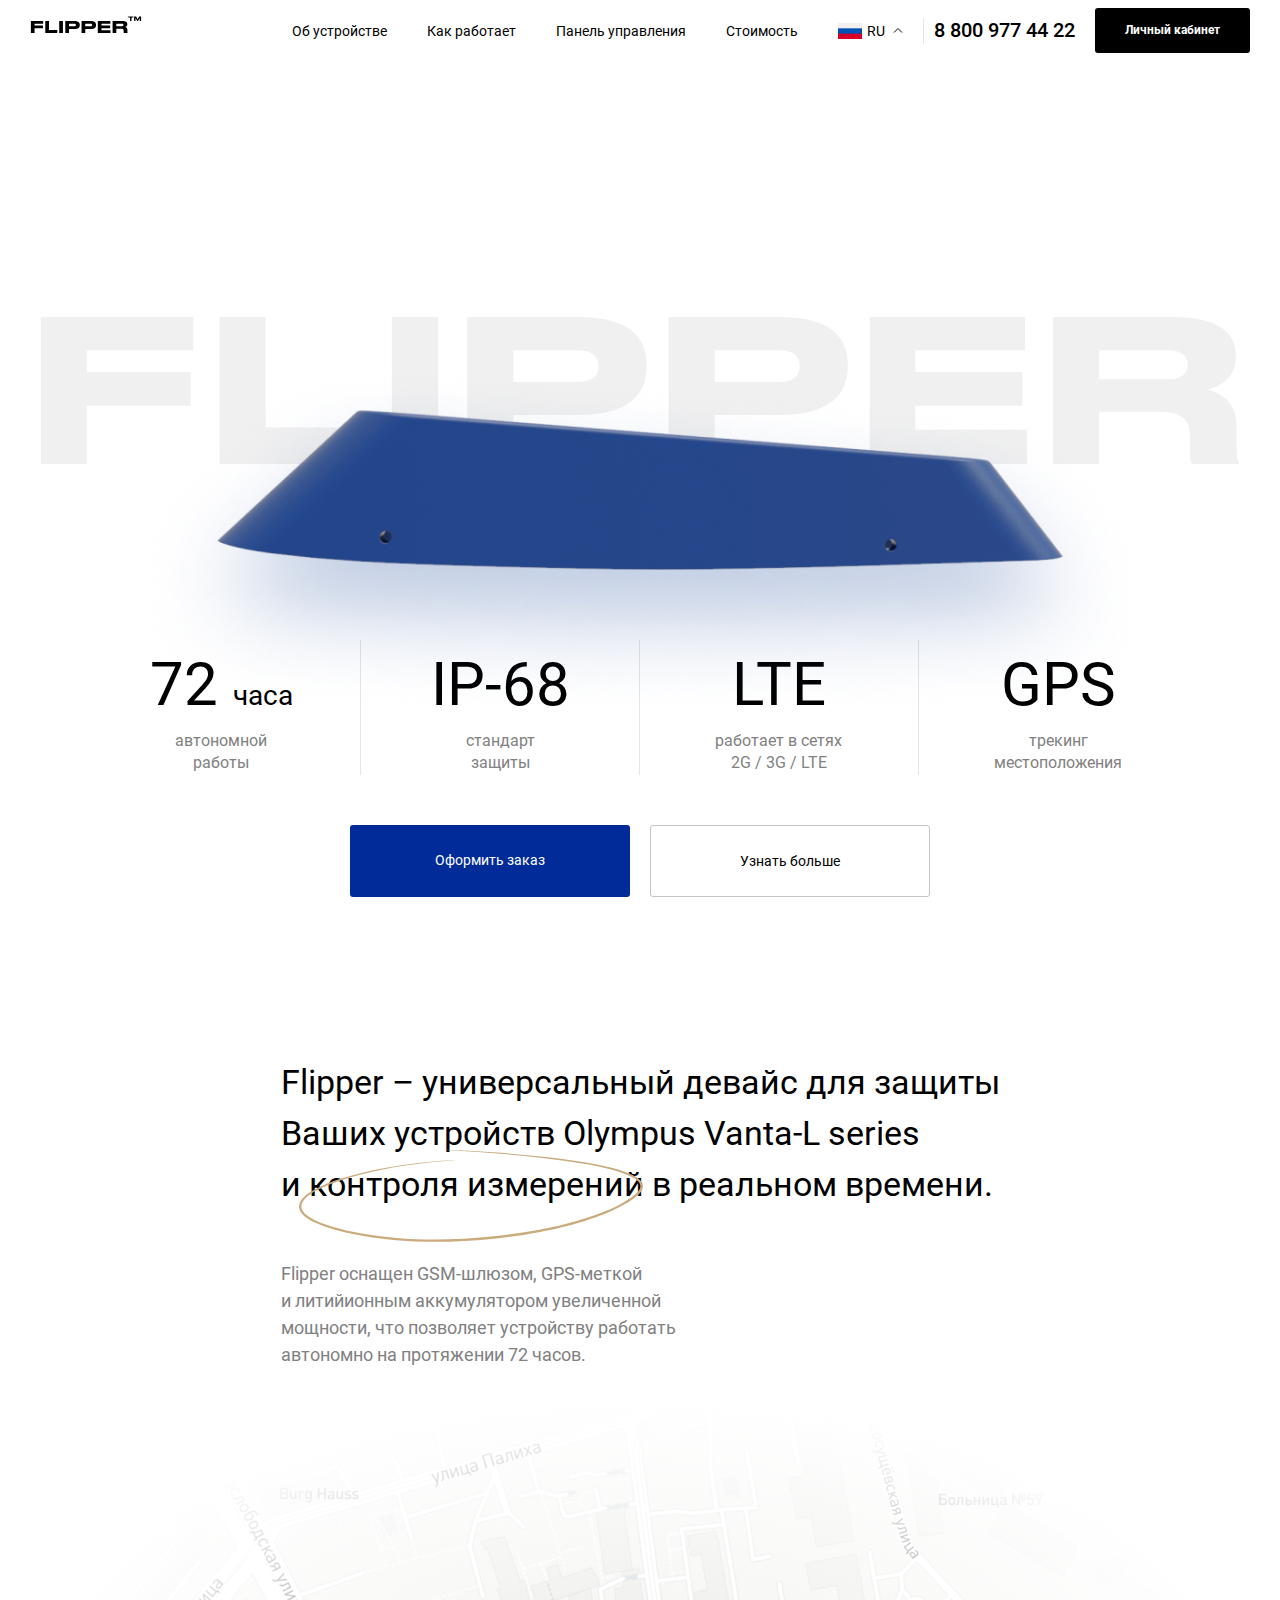
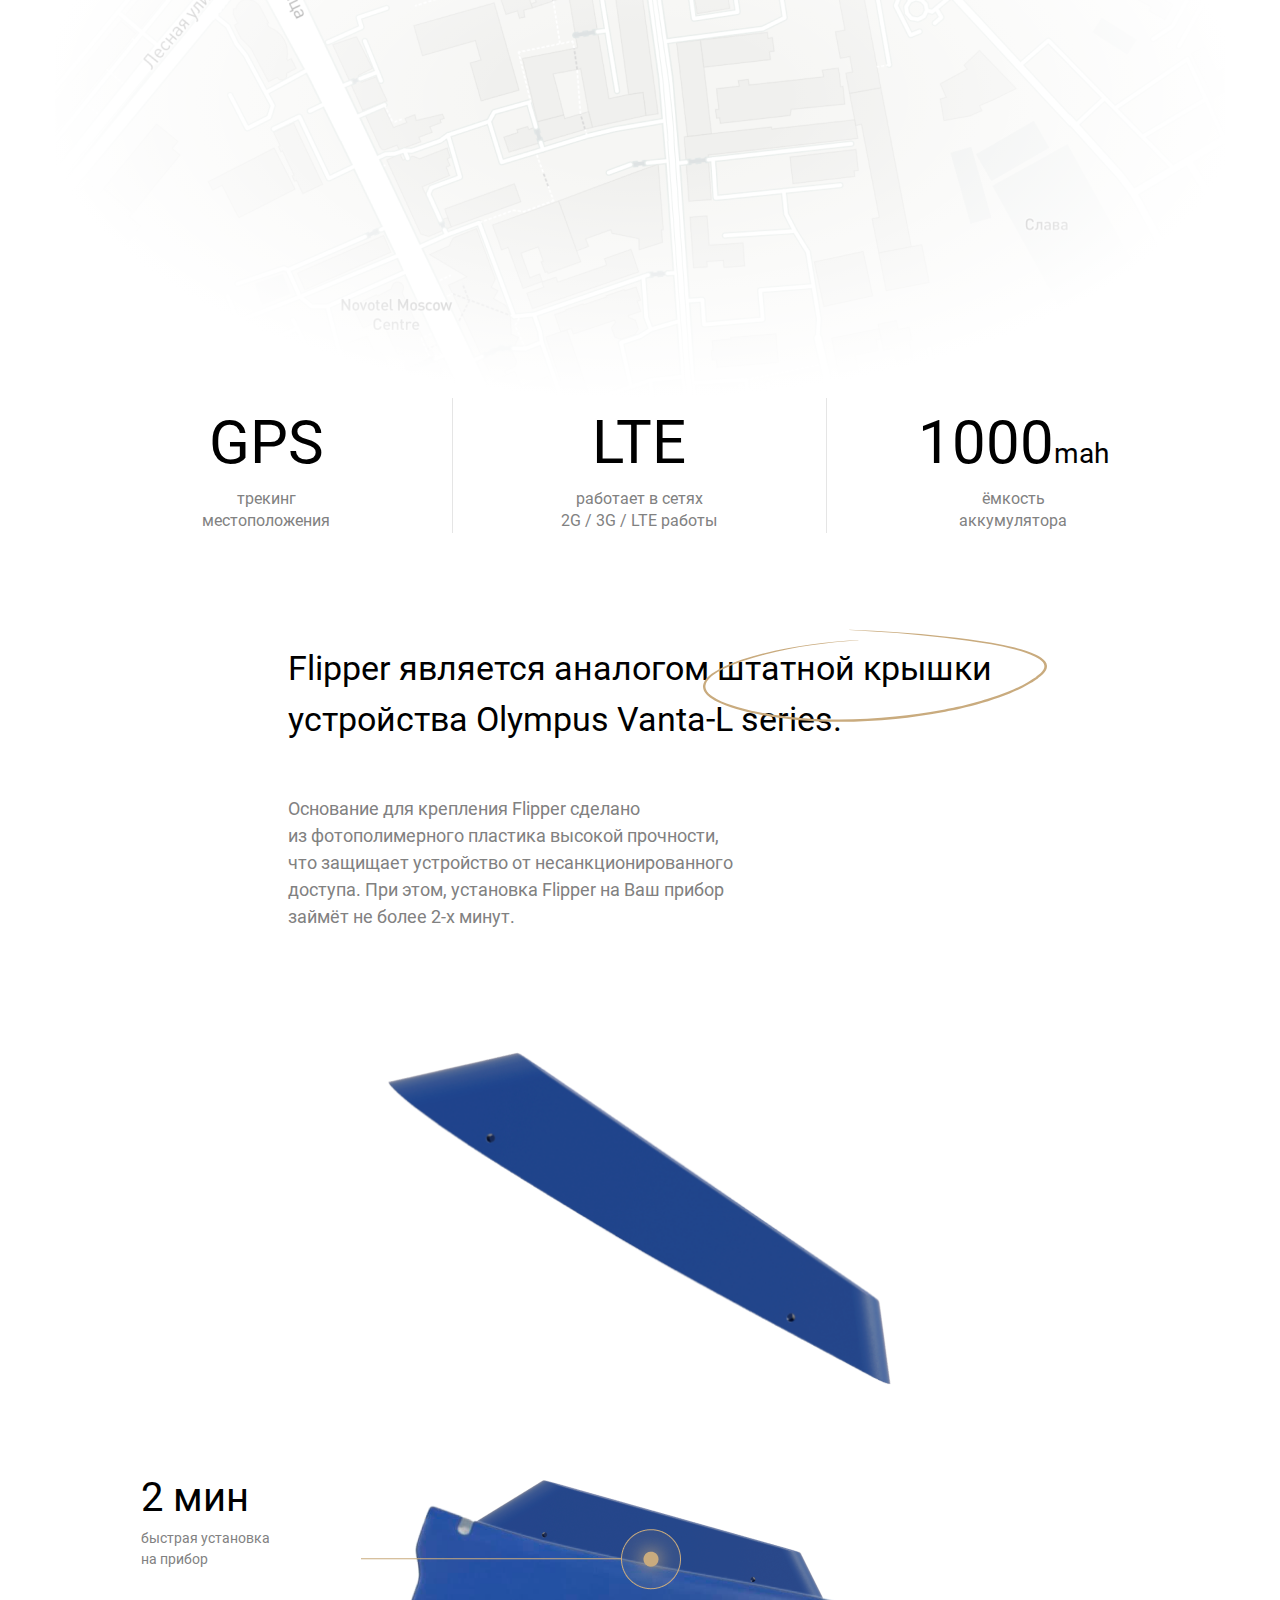
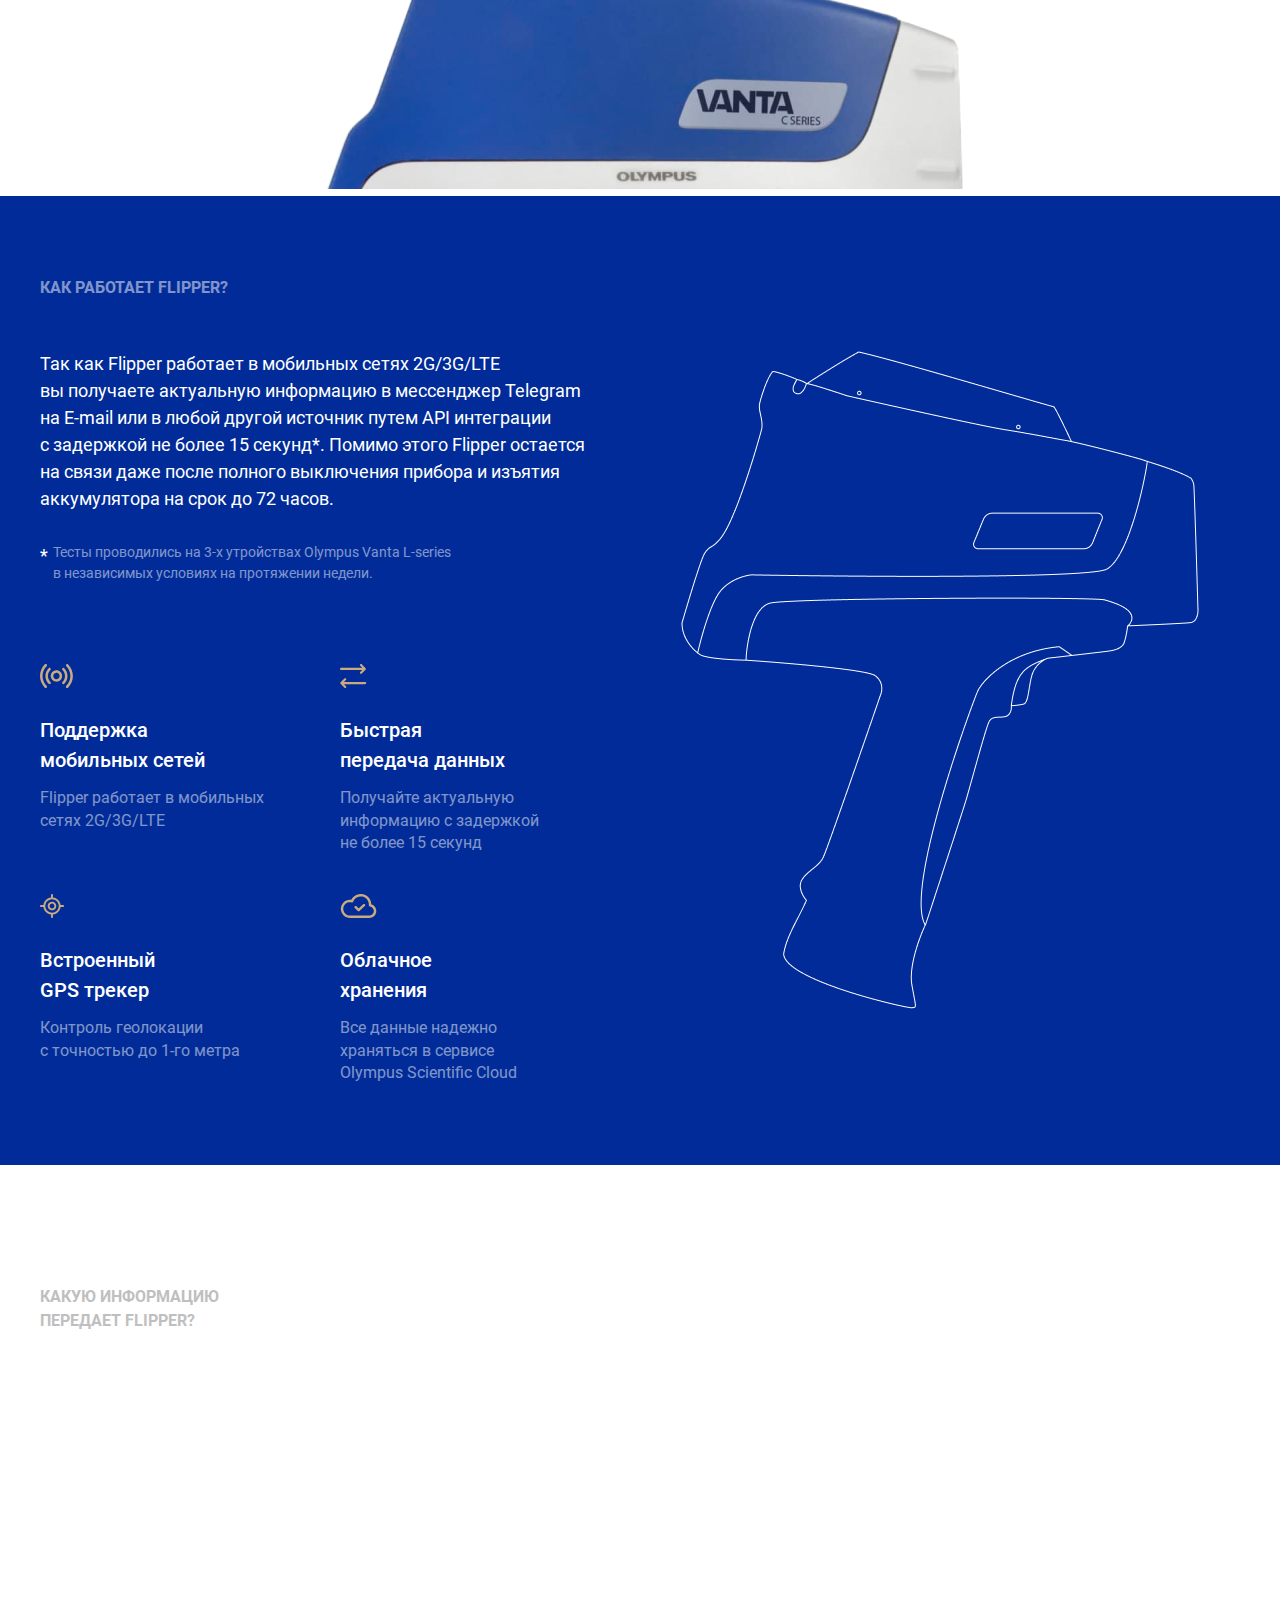
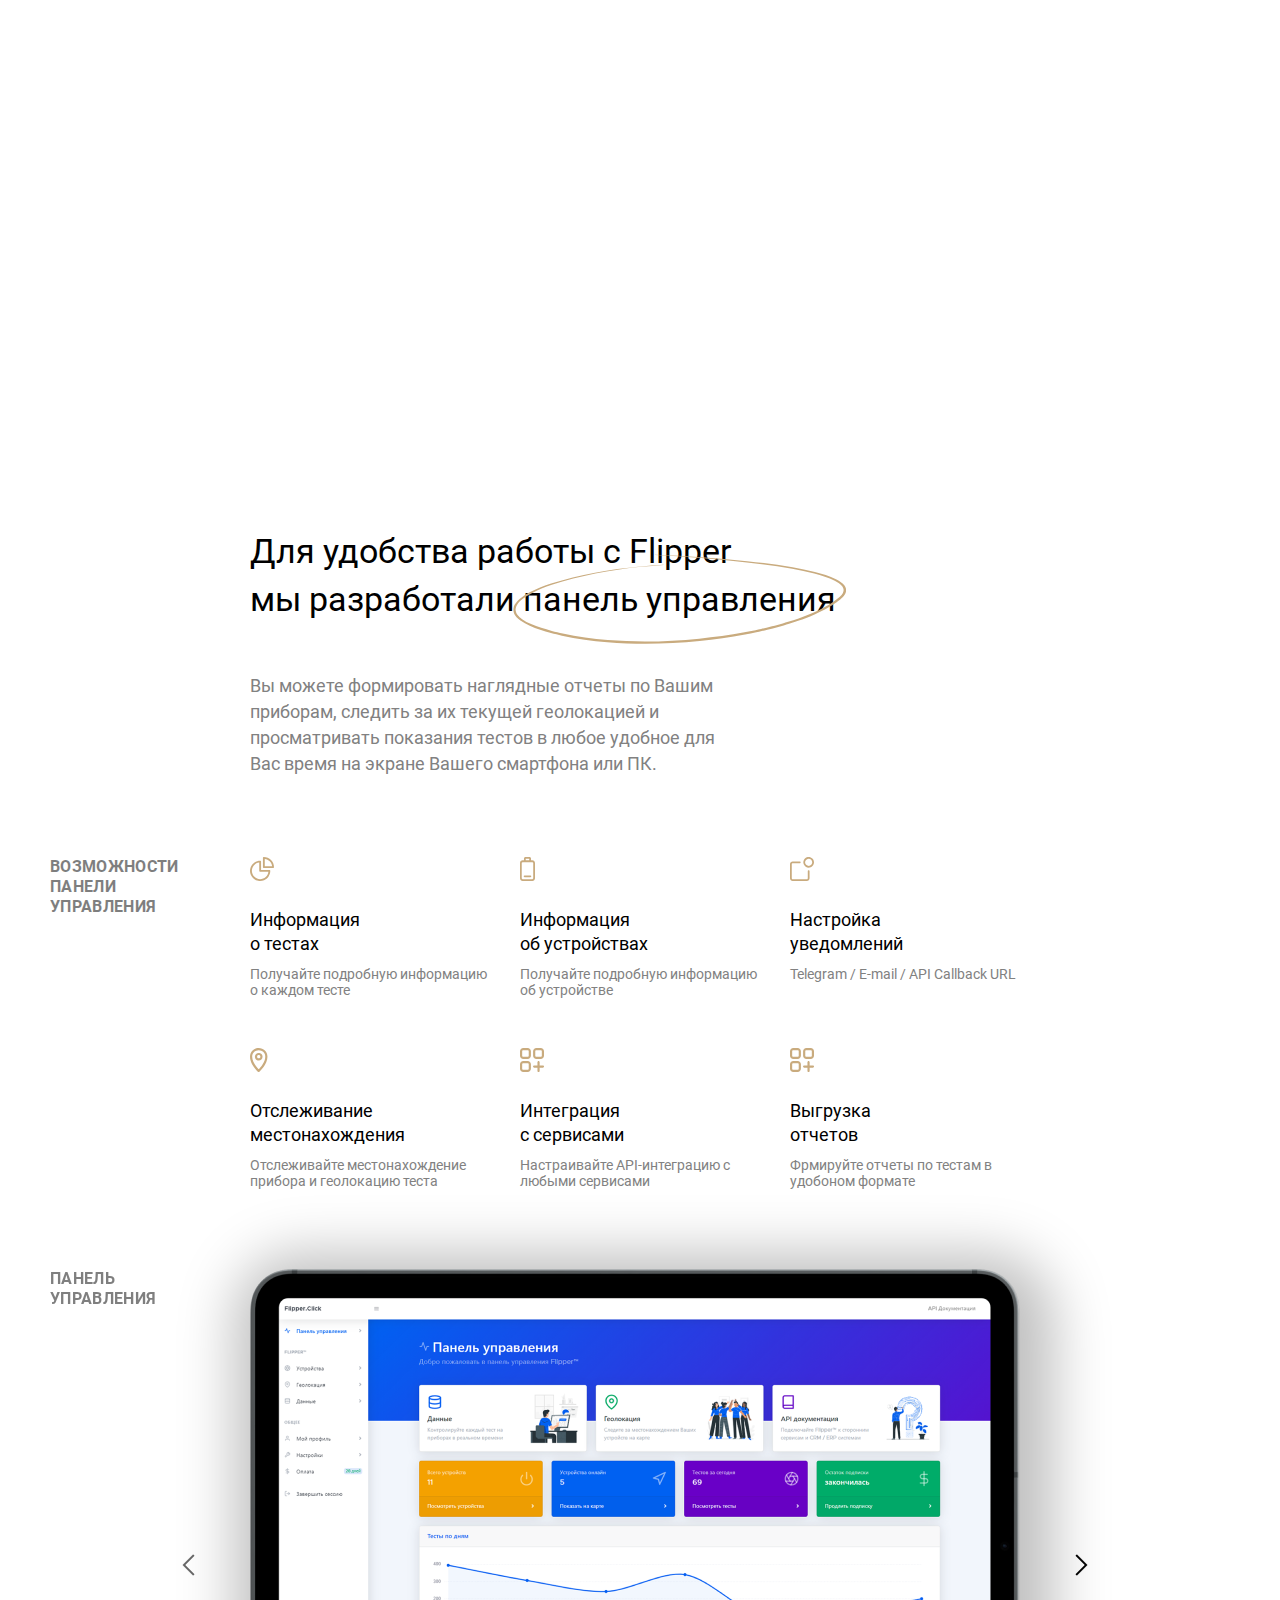
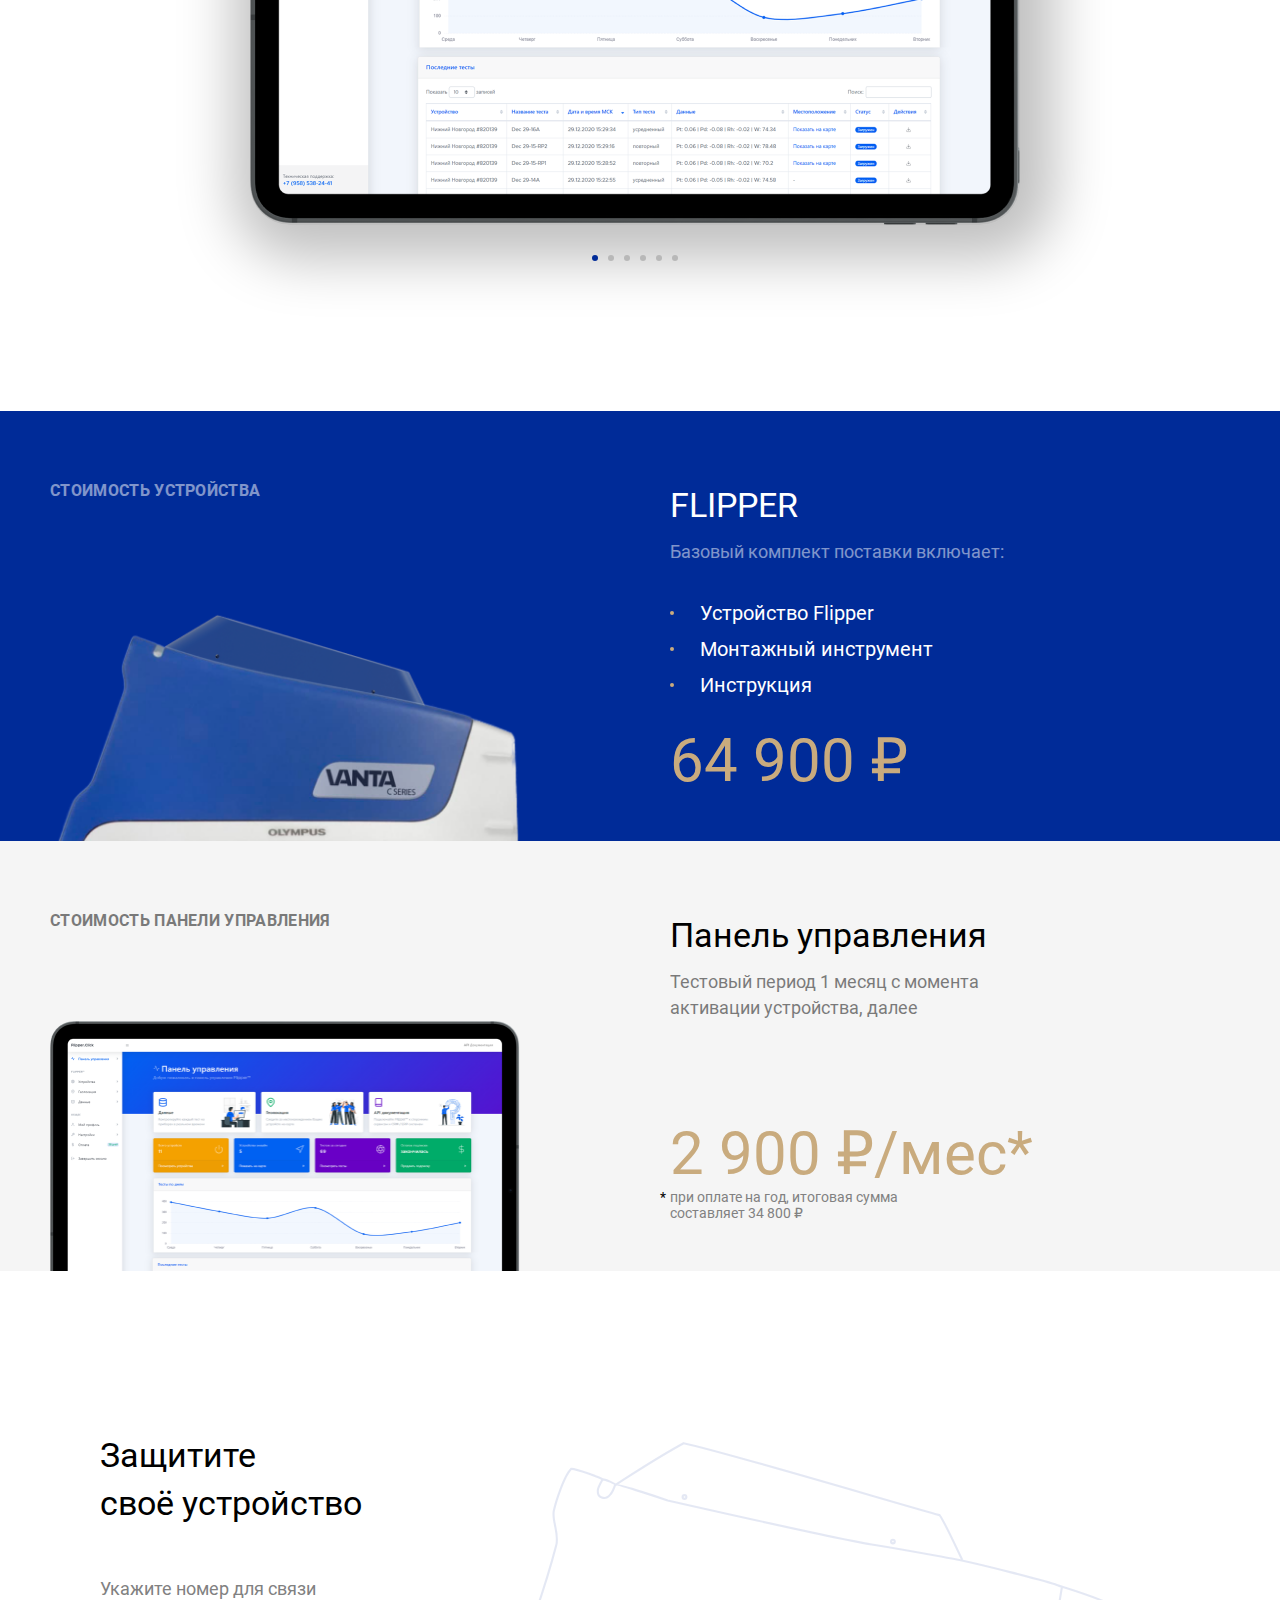
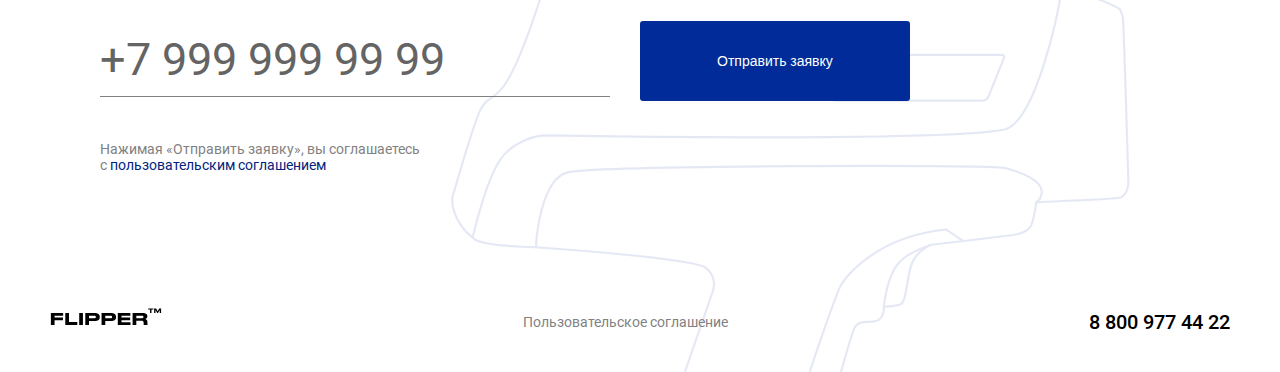
==== commit bd5e53ba: "fix 16" ====
--- a/index.html
+++ b/index.html
@@ -2,14 +2,15 @@
 <html lang="ru">
   <head>
     <meta charset="UTF-8" />
-    <meta name="viewport" content="width=device-width, initial-scale=1.0, maximum-scale=1.0, user-scalable=0">
+    <!-- <base href="/"> -->
+    <meta name="viewport" content="width=device-width, initial-scale=1.0, maximum-scale=1.0, user-scalable=0" />
     <link rel="stylesheet" href="assets/libs/slick/slick.css" />
     <link rel="stylesheet" href="assets/libs/magnific-popup/magnific-popup.css" />
     <link rel="stylesheet" href="assets/libs/animate/animate.min.css" />
     <link rel="stylesheet" href="assets/css/main.css?v=125" />
 
-    <link rel="icon" type="image/png" href="icons/favicon.png">
-    <link rel="icon" type="image/png" href="icons/favicon.png">
+    <link rel="icon" type="image/png" href="icons/favicon.png" />
+    <link rel="icon" type="image/png" href="icons/favicon.png" />
     <title>Flipper</title>
   </head>
   <body>
@@ -474,7 +475,7 @@
         <div class="panel-body">
           <div class="panel-row">
             <div class="panel-left__content"></div>
-            <div class="panel-content">
+            <div class="panel-content" style="margin-right: auto">
               <h1 class="panel-title">
                 Для удобства работы с Flipper <br />
                 мы разработали <span>панель управления</span>
@@ -676,13 +677,13 @@
               <label class="form-input__label">Укажите номер для связи</label>
               <div class="form-input__content">
                 <div class="form-input__wrapp">
-                  <span class="form-input__error" style="display: none">Заполните телефон полностью!</span>
-                  <input class="form-input form-input__tel mask-phone" required type="tel" name="phone" placeholder="+7 999 999 99 99" id="client-phone"/>
+                  <span class="form-input__error">Заполните телефон полностью!</span>
+                  <input class="form-input form-input__tel mask-phone" required type="tel" name="phone" placeholder="+7 999 999 99 99" id="client-phone" />
                   <div class="form-input__line"></div>
                 </div>
                 <button class="form-button" type="submit">Отправить заявку</button>
               </div>
-              <label class="form__policy"> Нажимая «Отправить заявку», вы соглашаетесь с <a href="#">пользовательским соглашением</a> </label>
+              <label class="form__policy"> Нажимая «Отправить заявку», вы соглашаетесь с <a href="/privacy.html">пользовательским соглашением</a> </label>
             </div>
           </form>
 
--- a/assets/css/main.css
+++ b/assets/css/main.css
@@ -158,8 +158,7 @@
 *,
 *::before,
 *::after {
-  -webkit-box-sizing: border-box;
-          box-sizing: border-box;
+  box-sizing: border-box;
 }
 
 a {
@@ -358,16 +357,11 @@
 }
 
 .row {
-  display: -webkit-box;
-  display: -ms-flexbox;
   display: flex;
-  -ms-flex-wrap: wrap;
-      flex-wrap: wrap;
+  flex-wrap: wrap;
 }
 
 .d-flex {
-  display: -webkit-box;
-  display: -ms-flexbox;
   display: flex;
 }
 
@@ -376,33 +370,23 @@
 }
 
 .flex-wrap {
-  -ms-flex-wrap: wrap;
-      flex-wrap: wrap;
+  flex-wrap: wrap;
 }
 
 .align-items-center {
-  -webkit-box-align: center;
-      -ms-flex-align: center;
-          align-items: center;
+  align-items: center;
 }
 
 .justify-content-center {
-  -webkit-box-pack: center;
-      -ms-flex-pack: center;
-          justify-content: center;
+  justify-content: center;
 }
 
 .justify-content-sb {
-  -webkit-box-pack: justify;
-      -ms-flex-pack: justify;
-          justify-content: space-between;
+  justify-content: space-between;
 }
 
 .flex-direction-column {
-  -webkit-box-orient: vertical;
-  -webkit-box-direction: normal;
-      -ms-flex-direction: column;
-          flex-direction: column;
+  flex-direction: column;
 }
 
 .select {
@@ -416,15 +400,10 @@
   position: relative;
   color: #000000;
   cursor: pointer;
-  display: -webkit-box;
-  display: -ms-flexbox;
   display: flex;
-  -webkit-box-align: center;
-      -ms-flex-align: center;
-          align-items: center;
+  align-items: center;
   font-size: 14px;
   line-height: 16px;
-  -webkit-transition: all 0.3s ease;
   transition: all 0.3s ease;
 }
 
@@ -437,12 +416,10 @@
   height: 5px;
   margin-left: 8px;
   background: url("../img/icons/arrow-top.svg") center center no-repeat;
-  -webkit-transition: all 0.3s ease;
   transition: all 0.3s ease;
 }
 
 .select__current img {
-  -webkit-transition: all 0.3s ease;
   transition: all 0.3s ease;
   margin-right: 5px;
 }
@@ -453,12 +430,10 @@
   min-width: 75px;
   margin-top: 10px;
   background: #ffffff;
-  -webkit-box-shadow: 0px 6px 20px rgba(0, 0, 0, 0.2);
-          box-shadow: 0px 6px 20px rgba(0, 0, 0, 0.2);
+  box-shadow: 0px 6px 20px rgba(0, 0, 0, 0.2);
   border-radius: 5px;
   opacity: 0;
   visibility: hidden;
-  -webkit-transition: all 0.3s ease;
   transition: all 0.3s ease;
   overflow: hidden;
   z-index: -1;
@@ -468,21 +443,15 @@
   font-size: 14px;
   line-height: 16px;
   padding: 15px 20px;
-  display: -webkit-box;
-  display: -ms-flexbox;
   display: flex;
-  -webkit-box-align: center;
-      -ms-flex-align: center;
-          align-items: center;
+  align-items: center;
   text-transform: uppercase;
   color: #000000;
   cursor: pointer;
-  -webkit-transition: all 0.3s ease;
   transition: all 0.3s ease;
 }
 
 .select__item img {
-  -webkit-transition: all 0.3s ease;
   transition: all 0.3s ease;
   margin-right: 30px;
 }
@@ -492,10 +461,9 @@
 }
 
 .select__item:hover {
-  -webkit-transition: all 0.3s ease;
   transition: all 0.3s ease;
   background: #dde2ef;
-  color: #002B98;
+  color: #002b98;
 }
 
 .select.is-active .select__body {
@@ -503,15 +471,12 @@
   left: 0;
   opacity: 1;
   visibility: visible;
-  -webkit-transition: all 0.3s ease;
   transition: all 0.3s ease;
   z-index: 100;
 }
 
 .select.is-active .select__current::after {
-  -webkit-transform: rotate(180deg);
-          transform: rotate(180deg);
-  -webkit-transition: all 0.3s ease;
+  transform: rotate(180deg);
   transition: all 0.3s ease;
 }
 
@@ -530,75 +495,93 @@
   color: #818181;
   margin-bottom: 20px;
   display: block;
-  font-size: 16px;
-  line-height: 18px;
+  font-size: 18px;
+  line-height: 24px;
 }
 
 .form-input__error {
-  display: none;
-  position: absolute;
-  bottom: 0;
+  position: absolute;
+  bottom: -5px;
   left: 0;
   margin-top: 10px;
-  -webkit-transform: translateY(100%);
-          transform: translateY(100%);
+  transform: translateY(0%);
   color: #dc0a17;
-  -webkit-transition: all 0.3s ease;
-  transition: all 0.3s ease;
-  font-size: 14px;
+  transition: all 0.3s ease;
+  font-size: 12px;
   line-height: 18px;
+  opacity: 0;
 }
 
 .form-input__content {
-  display: -webkit-box;
-  display: -ms-flexbox;
   display: flex;
-  -webkit-box-align: center;
-      -ms-flex-align: center;
-          align-items: center;
+  align-items: center;
   margin-bottom: 40px;
 }
 
 .form-input__wrapp {
   position: relative;
-  -webkit-transition: all 0.3s ease;
   transition: all 0.3s ease;
   margin-right: 30px;
   margin-top: 9px;
 }
 
+.form-input__wrapp.--error:after {
+  content: '!';
+  position: absolute;
+  right: 0;
+  top: 0;
+  width: 20px;
+  height: 20px;
+  text-align: center;
+  line-height: 20px;
+  background: #dc0a17;
+  color: #fff;
+  font-size: 14px;
+  display: block;
+  border-radius: 50%;
+}
+
 .form-input__wrapp.--error .form-input__line {
-  -webkit-transition: all 0.3s ease;
   transition: all 0.3s ease;
   width: 100%;
   background: #dc0a17;
 }
 
 .form-input__wrapp.--error .form-input__error {
-  -webkit-transition: all 0.3s ease;
-  transition: all 0.3s ease;
-  display: block !important;
+  transform: translateY(100%);
+  opacity: 1;
+  transition: all 0.3s ease;
+}
+
+.form-input__wrapp.--error .form-input:focus {
+  background: transparent;
+  transition: all 0.3s ease;
+}
+
+.form-input__wrapp.--error .form-input:focus + .form-input__line {
+  width: 100%;
+  background: #dc0a17;
+  transition: all 0.3s ease;
 }
 
 .form-input__line {
   position: absolute;
   bottom: 0;
   left: 50%;
-  -webkit-transform: translateX(-50%);
-          transform: translateX(-50%);
+  transform: translateX(-50%);
   width: 0%;
   height: 2px;
   background: transparent;
-  -webkit-transition: all 0.3s ease;
   transition: all 0.3s ease;
 }
 
 .form-input {
+  font-family: "Roboto", sans-serif;
   display: block;
   width: 100%;
   max-width: 510px;
-  font-size: 58px;
-  line-height: 60px;
+  font-size: 45px;
+  line-height: 45px;
   color: #000000;
   background: transparent;
   padding: 0;
@@ -606,65 +589,39 @@
   outline: none;
   border: none;
   border-bottom: 1px solid #818181;
-  -webkit-transition: all 0.3s ease;
-  transition: all 0.3s ease;
-}
-
-.form-input::-webkit-input-placeholder {
-  font-size: 60px;
-  line-height: 60px;
+  transition: all 0.3s ease;
+}
+
+.form-input::placeholder {
+  font-size: 45px;
+  line-height: 45px;
   color: #646464;
   opacity: 1;
   background: transparent;
-}
-
-.form-input:-ms-input-placeholder {
-  font-size: 60px;
-  line-height: 60px;
+  font-family: "Roboto", sans-serif;
+}
+
+.form-input::-moz-placeholder, .form-input::-webkit-input-placeholder {
+  font-size: 45px;
+  line-height: 45px;
   color: #646464;
   opacity: 1;
   background: transparent;
-}
-
-.form-input::-ms-input-placeholder {
-  font-size: 60px;
-  line-height: 60px;
-  color: #646464;
-  opacity: 1;
-  background: transparent;
-}
-
-.form-input::placeholder {
-  font-size: 60px;
-  line-height: 60px;
-  color: #646464;
-  opacity: 1;
-  background: transparent;
-}
-
-.form-input::-moz-placeholder, .form-input::-webkit-input-placeholder {
-  font-size: 60px;
-  line-height: 60px;
-  color: #646464;
-  opacity: 1;
-  background: transparent;
+  font-family: "Roboto", sans-serif;
 }
 
 .form-input:focus {
   background: transparent;
-  -webkit-transition: all 0.3s ease;
   transition: all 0.3s ease;
 }
 
 .form-input:focus + .form-input__line {
   width: 100%;
   background: #002b98;
-  -webkit-transition: all 0.3s ease;
   transition: all 0.3s ease;
 }
 
 .form-input:hover {
-  -webkit-transition: all 0.3s ease;
   transition: all 0.3s ease;
   border-bottom: 1px solid #002b98;
 }
@@ -672,17 +629,15 @@
 .form-button {
   color: #ffffff;
   background: #002b98;
-  font-size: 18px;
+  font-size: 14px;
   line-height: 26px;
-  padding: 27px 58px;
+  padding: 27px 77px;
   border-radius: 3px;
-  -webkit-transition: all 0.3s ease;
   transition: all 0.3s ease;
   cursor: pointer;
 }
 
 .form-button:hover {
-  -webkit-transition: all 0.3s ease;
   transition: all 0.3s ease;
   background: #00237d;
 }
@@ -697,6 +652,7 @@
 }
 
 .form__policy a {
+  white-space: nowrap;
   color: #00237d;
 }
 
@@ -705,12 +661,8 @@
 }
 
 .form-thank {
-  display: -webkit-box;
-  display: -ms-flexbox;
   display: flex;
-  -webkit-box-align: start;
-      -ms-flex-align: start;
-          align-items: flex-start;
+  align-items: flex-start;
 }
 
 .form-thank img {
@@ -734,7 +686,8 @@
 }
 
 .form-thank__text span a {
-  color: #002B98;
+  white-space: nowrap;
+  color: #002b98;
 }
 
 .form-thank__text span a:hover {
@@ -777,14 +730,12 @@
   cursor: pointer;
   color: transparent;
   border-radius: 50%;
-  -webkit-transition: all 0.3s ease;
   transition: all 0.3s ease;
 }
 
 .slick-dots .slick-active button {
   background: #002b98;
   opacity: 1;
-  -webkit-transition: all 0.3s ease;
   transition: all 0.3s ease;
 }
 
@@ -793,20 +744,13 @@
   top: 50%;
   width: 42px;
   height: 42px;
-  display: -webkit-box;
-  display: -ms-flexbox;
   display: flex;
-  -webkit-box-pack: center;
-      -ms-flex-pack: center;
-          justify-content: center;
-  -webkit-box-align: center;
-      -ms-flex-align: center;
-          align-items: center;
+  justify-content: center;
+  align-items: center;
   border-radius: 50%;
   padding: 0 0 3px 3px;
   cursor: pointer;
   z-index: 10;
-  -webkit-transition: all 0.3s ease;
   transition: all 0.3s ease;
   outline: none;
 }
@@ -819,7 +763,6 @@
 }
 
 .slider-btn:hover {
-  -webkit-transition: all 0.3s ease;
   transition: all 0.3s ease;
   outline: none;
   background-color: rgba(0, 0, 0, 0.1);
@@ -828,6 +771,7 @@
 .slider-btn.slick-disabled {
   cursor: default;
   opacity: 0.6;
+  pointer-events: none;
 }
 
 .slider-btn.slick-disabled:hover {
@@ -845,8 +789,7 @@
   right: 0;
   bottom: 0;
   left: 0;
-  -webkit-transform: scale(0.001, 0.001);
-          transform: scale(0.001, 0.001);
+  transform: scale(0.001, 0.001);
 }
 
 .slider-btn:active {
@@ -855,56 +798,32 @@
 }
 
 .slider-btn:active:before {
-  -webkit-animation: effect_dylan 0.3s forwards;
-          animation: effect_dylan 0.3s forwards;
-}
-
-@-webkit-keyframes effect_dylan {
-  50% {
-    -webkit-transform: scale(1.5, 1.5);
-            transform: scale(1.5, 1.5);
-    opacity: 0;
-  }
-  99% {
-    -webkit-transform: scale(0.001, 0.001);
-            transform: scale(0.001, 0.001);
-    opacity: 0;
-  }
-  100% {
-    -webkit-transform: scale(0.001, 0.001);
-            transform: scale(0.001, 0.001);
-    opacity: 1;
-  }
+  animation: effect_dylan 0.3s forwards;
 }
 
 @keyframes effect_dylan {
   50% {
-    -webkit-transform: scale(1.5, 1.5);
-            transform: scale(1.5, 1.5);
+    transform: scale(1.5, 1.5);
     opacity: 0;
   }
   99% {
-    -webkit-transform: scale(0.001, 0.001);
-            transform: scale(0.001, 0.001);
+    transform: scale(0.001, 0.001);
     opacity: 0;
   }
   100% {
-    -webkit-transform: scale(0.001, 0.001);
-            transform: scale(0.001, 0.001);
+    transform: scale(0.001, 0.001);
     opacity: 1;
   }
 }
 
 .slider-btn__prev {
-  -webkit-transform: translateY(-50%) rotate(45deg);
-          transform: translateY(-50%) rotate(45deg);
+  transform: translateY(-50%) rotate(45deg);
   left: -80px;
   z-index: 10;
 }
 
 .slider-btn__next {
-  -webkit-transform: translateY(-50%) rotate(225deg);
-          transform: translateY(-50%) rotate(225deg);
+  transform: translateY(-50%) rotate(225deg);
   right: -80px;
 }
 
@@ -913,14 +832,12 @@
 }
 
 .slider-btn--effect-boris.cbutton--click::after {
-  -webkit-animation: anim-effect-boris 0.3s forwards;
-          animation: anim-effect-boris 0.3s forwards;
-}
-
-@-webkit-keyframes anim-effect-boris {
+  animation: anim-effect-boris 0.3s forwards;
+}
+
+@keyframes anim-effect-boris {
   0% {
-    -webkit-transform: scale3d(0.3, 0.3, 1);
-            transform: scale3d(0.3, 0.3, 1);
+    transform: scale3d(0.3, 0.3, 1);
   }
   25%,
   50% {
@@ -928,24 +845,7 @@
   }
   100% {
     opacity: 0;
-    -webkit-transform: scale3d(1.2, 1.2, 1);
-            transform: scale3d(1.2, 1.2, 1);
-  }
-}
-
-@keyframes anim-effect-boris {
-  0% {
-    -webkit-transform: scale3d(0.3, 0.3, 1);
-            transform: scale3d(0.3, 0.3, 1);
-  }
-  25%,
-  50% {
-    opacity: 1;
-  }
-  100% {
-    opacity: 0;
-    -webkit-transform: scale3d(1.2, 1.2, 1);
-            transform: scale3d(1.2, 1.2, 1);
+    transform: scale3d(1.2, 1.2, 1);
   }
 }
 
@@ -955,12 +855,10 @@
   left: 0;
   top: 0;
   right: 0;
-  -webkit-transition: all 0.5s ease;
   transition: all 0.5s ease;
   opacity: 1;
   background: #fff;
-  -webkit-box-shadow: 0 0px 8px rgba(0, 0, 0, 0.15);
-          box-shadow: 0 0px 8px rgba(0, 0, 0, 0.15);
+  box-shadow: 0 0px 8px rgba(0, 0, 0, 0.15);
 }
 
 .header {
@@ -970,14 +868,12 @@
   right: 0;
   z-index: 999;
   width: 100%;
-  -webkit-transition: all 0.5s ease;
   transition: all 0.5s ease;
 }
 
 .header.active {
   z-index: 15;
   top: -100%;
-  -webkit-transition: all 0.3s;
   transition: all 0.3s;
 }
 
@@ -990,37 +886,29 @@
 }
 
 .header-body {
-  display: -webkit-box;
-  display: -ms-flexbox;
   display: flex;
-  -webkit-box-align: center;
-      -ms-flex-align: center;
-          align-items: center;
-  -webkit-box-pack: justify;
-      -ms-flex-pack: justify;
-          justify-content: space-between;
+  align-items: center;
+  justify-content: space-between;
 }
 
 .header-logo img {
   height: 22px;
 }
 
+.header-menu__wrapp {
+  margin-left: auto;
+  margin-right: 20px;
+}
+
 .header-menu {
-  display: -webkit-box;
-  display: -ms-flexbox;
   display: flex;
-  -webkit-box-align: center;
-      -ms-flex-align: center;
-          align-items: center;
-  -webkit-box-pack: justify;
-      -ms-flex-pack: justify;
-          justify-content: space-between;
+  align-items: center;
+  justify-content: space-between;
 }
 
 .header-menu li a {
   display: block;
   color: #000000;
-  -webkit-transition: all 0.3s ease;
   transition: all 0.3s ease;
   padding: 0 20px;
   font-size: 14px;
@@ -1029,17 +917,12 @@
 
 .header-menu li a:hover {
   color: #002b98;
-  -webkit-transition: all 0.3s ease;
   transition: all 0.3s ease;
 }
 
 .header-options {
-  display: -webkit-box;
-  display: -ms-flexbox;
   display: flex;
-  -webkit-box-align: center;
-      -ms-flex-align: center;
-          align-items: center;
+  align-items: center;
 }
 
 .header-btn {
@@ -1049,7 +932,6 @@
   font-size: 12px;
   line-height: 45px;
   text-align: center;
-  -webkit-transition: all 0.3s ease;
   transition: all 0.3s ease;
   color: #fff;
   background: #000000;
@@ -1058,7 +940,6 @@
 }
 
 .header-btn:hover {
-  -webkit-transition: all 0.3s ease;
   transition: all 0.3s ease;
   opacity: 0.8;
 }
@@ -1075,12 +956,8 @@
 }
 
 .contact-tell__icon {
-  display: -webkit-box;
-  display: -ms-flexbox;
   display: flex;
-  -webkit-box-align: center;
-      -ms-flex-align: center;
-          align-items: center;
+  align-items: center;
   display: none;
 }
 
@@ -1092,9 +969,7 @@
   width: 16px;
   height: 13px;
   position: relative;
-  -webkit-transform: rotate(0deg);
-          transform: rotate(0deg);
-  -webkit-transition: 0.5s ease-in-out;
+  transform: rotate(0deg);
   transition: 0.5s ease-in-out;
   cursor: pointer;
   z-index: 1000;
@@ -1108,7 +983,6 @@
   background: #000;
   opacity: 1;
   right: 0;
-  -webkit-transition: 0.25s ease-in-out;
   transition: 0.25s ease-in-out;
 }
 
@@ -1126,15 +1000,12 @@
 
 .header-burger__wrapper {
   display: none;
-  -webkit-box-align: center;
-      -ms-flex-align: center;
-          align-items: center;
+  align-items: center;
 }
 
 .header-burger__wrapper.active span:nth-child(1) {
   top: 6px;
-  -webkit-transform: rotate(135deg);
-          transform: rotate(135deg);
+  transform: rotate(135deg);
 }
 
 .header-burger__wrapper.active span:nth-child(2) {
@@ -1144,19 +1015,14 @@
 
 .header-burger__wrapper.active span:nth-child(3) {
   top: 6px;
-  -webkit-transform: rotate(-135deg);
-          transform: rotate(-135deg);
+  transform: rotate(-135deg);
 }
 
 .main-title {
   margin-top: 240px;
   min-height: 300px;
-  display: -webkit-box;
-  display: -ms-flexbox;
   display: flex;
-  -webkit-box-align: center;
-      -ms-flex-align: center;
-          align-items: center;
+  align-items: center;
 }
 
 .main-title img {
@@ -1173,12 +1039,8 @@
 }
 
 .btn-wrapper {
-  display: -webkit-box;
-  display: -ms-flexbox;
   display: flex;
-  -webkit-box-pack: center;
-      -ms-flex-pack: center;
-          justify-content: center;
+  justify-content: center;
   margin-top: 50px;
 }
 
@@ -1187,57 +1049,30 @@
 }
 
 .levitation {
-  -webkit-animation: float 6s ease-in-out infinite;
-          animation: float 6s ease-in-out infinite;
-}
-
-@-webkit-keyframes float {
-  0% {
-    -webkit-transform: translatey(0px);
-            transform: translatey(0px);
-  }
-  50% {
-    -webkit-transform: translatey(-15px);
-            transform: translatey(-15px);
-  }
-  to {
-    -webkit-transform: translatey(0px);
-            transform: translatey(0px);
-  }
+  animation: float 6s ease-in-out infinite;
 }
 
 @keyframes float {
   0% {
-    -webkit-transform: translatey(0px);
-            transform: translatey(0px);
+    transform: translatey(0px);
   }
   50% {
-    -webkit-transform: translatey(-15px);
-            transform: translatey(-15px);
+    transform: translatey(-15px);
   }
   to {
-    -webkit-transform: translatey(0px);
-            transform: translatey(0px);
+    transform: translatey(0px);
   }
 }
 
 .main-img {
-  display: -webkit-box;
-  display: -ms-flexbox;
   display: flex;
-  -ms-flex-wrap: wrap;
-      flex-wrap: wrap;
-  -webkit-box-pack: center;
-      -ms-flex-pack: center;
-          justify-content: center;
-  -webkit-box-align: center;
-      -ms-flex-align: center;
-          align-items: center;
+  flex-wrap: wrap;
+  justify-content: center;
+  align-items: center;
 }
 
 .main-img img {
-  -webkit-transform: scale(1);
-          transform: scale(1);
+  transform: scale(1);
   position: absolute;
   max-width: 1047px;
 }
@@ -1246,10 +1081,8 @@
   max-width: 1115px;
   margin: auto;
   margin-top: 100px;
-  display: -ms-grid;
   display: grid;
-  -ms-grid-columns: 1fr 1fr 1fr 1fr;
-      grid-template-columns: 1fr 1fr 1fr 1fr;
+  grid-template-columns: 1fr 1fr 1fr 1fr;
 }
 
 .specifications__item {
@@ -1264,9 +1097,7 @@
 .specifications__header {
   font-size: 60px;
   min-height: auto;
-  -webkit-box-align: baseline;
-      -ms-flex-align: baseline;
-          align-items: baseline;
+  align-items: baseline;
   color: #000000;
 }
 
@@ -1281,14 +1112,9 @@
 }
 
 .description-device {
-  display: -webkit-box;
-  display: -ms-flexbox;
   display: flex;
-  -ms-flex-wrap: wrap;
-      flex-wrap: wrap;
-  -webkit-box-pack: center;
-      -ms-flex-pack: center;
-          justify-content: center;
+  flex-wrap: wrap;
+  justify-content: center;
   margin-top: 160px;
 }
 
@@ -1358,11 +1184,9 @@
 .blue-point .point {
   padding: 17px 23px;
   background: #1e1e2b;
-  -webkit-box-shadow: 0px 25px 50px rgba(0, 0, 0, 0.25);
-          box-shadow: 0px 25px 50px rgba(0, 0, 0, 0.25);
+  box-shadow: 0px 25px 50px rgba(0, 0, 0, 0.25);
   color: #fff;
   border-radius: 10px;
-  display: -ms-grid;
   display: grid;
   justify-items: baseline;
   position: relative;
@@ -1386,13 +1210,9 @@
 
 .blue-point .heading {
   width: 100%;
-  display: -ms-grid;
   display: grid;
-  -ms-grid-columns: 1fr 1fr;
-      grid-template-columns: 1fr 1fr;
-  -webkit-box-align: center;
-      -ms-flex-align: center;
-          align-items: center;
+  grid-template-columns: 1fr 1fr;
+  align-items: center;
   font-size: 16px;
   text-align: left;
   justify-items: flex-end;
@@ -1400,27 +1220,19 @@
 
 .blue-point .data {
   width: 100%;
-  display: -ms-grid;
   display: grid;
   grid-gap: 30px;
-  -ms-grid-columns: 1fr 1fr;
-      grid-template-columns: 1fr 1fr;
-  -webkit-box-align: center;
-      -ms-flex-align: center;
-          align-items: center;
+  grid-template-columns: 1fr 1fr;
+  align-items: center;
   font-size: 16px;
   justify-items: flex-end;
   margin-top: 24px;
 }
 
 .blue-point .profile {
-  display: -ms-grid;
   display: grid;
-  -ms-grid-columns: 1fr 4fr;
-      grid-template-columns: 1fr 4fr;
-  -webkit-box-align: center;
-      -ms-flex-align: center;
-          align-items: center;
+  grid-template-columns: 1fr 4fr;
+  align-items: center;
 }
 
 .red-point {
@@ -1434,10 +1246,8 @@
   padding: 17px 23px;
   background: #fff;
   position: relative;
-  -webkit-box-shadow: 0px 25px 50px rgba(0, 0, 0, 0.25);
-          box-shadow: 0px 25px 50px rgba(0, 0, 0, 0.25);
+  box-shadow: 0px 25px 50px rgba(0, 0, 0, 0.25);
   border-radius: 10px;
-  display: -ms-grid;
   display: grid;
   justify-items: baseline;
 }
@@ -1465,10 +1275,8 @@
 .specifications-device {
   margin-left: 40px;
   margin-right: 40px;
-  display: -ms-grid;
   display: grid;
-  -ms-grid-columns: 1fr 1fr 1fr;
-      grid-template-columns: 1fr 1fr 1fr;
+  grid-template-columns: 1fr 1fr 1fr;
   width: 100%;
 }
 
@@ -1484,9 +1292,7 @@
 .specifications-device__header {
   font-size: 60px;
   min-height: auto;
-  -webkit-box-align: baseline;
-      -ms-flex-align: baseline;
-          align-items: baseline;
+  align-items: baseline;
   color: #000000;
 }
 
@@ -1501,10 +1307,8 @@
 }
 
 .description-cap-desktop {
-  display: -ms-grid;
   display: grid;
-  -ms-grid-columns: 1fr 1fr 1fr;
-      grid-template-columns: 1fr 1fr 1fr;
+  grid-template-columns: 1fr 1fr 1fr;
   margin-top: 120px;
   position: relative;
   width: 100%;
@@ -1517,20 +1321,15 @@
 
 .description-cap-desktop .left-block {
   z-index: 99;
-  -ms-grid-column-align: start;
-      justify-self: start;
+  justify-self: start;
   margin-left: 20%;
 }
 
 .description-cap-desktop .right-block {
   z-index: 99;
-  display: -ms-grid;
   display: grid;
-  -webkit-box-align: end;
-      -ms-flex-align: end;
-          align-items: end;
-  -ms-grid-column-align: end;
-      justify-self: end;
+  align-items: end;
+  justify-self: end;
 }
 
 .description-cap-desktop .heading {
@@ -1585,15 +1384,12 @@
   position: absolute;
   max-width: 508px;
   max-height: 336px;
-  -webkit-transition: all 1s ease-in;
   transition: all 1s ease-in;
 }
 
 .description-cap-desktop .flipper.move {
-  -webkit-animation-delay: 0.1s;
-          animation-delay: 0.1s;
-  -webkit-transform: translate(80px, 366px) scale(0.63) rotate(-18deg);
-          transform: translate(80px, 366px) scale(0.63) rotate(-18deg);
+  animation-delay: 0.1s;
+  transform: translate(80px, 366px) scale(0.63) rotate(-18deg);
 }
 
 .description-cap-desktop .vanta {
@@ -1613,10 +1409,8 @@
 }
 
 .description-cap-mobile .description-cap {
-  display: -ms-grid;
   display: grid;
-  -ms-grid-columns: 1fr 1fr 1fr;
-      grid-template-columns: 1fr 1fr 1fr;
+  grid-template-columns: 1fr 1fr 1fr;
   margin-top: 120px;
   margin-bottom: 80px;
   position: relative;
@@ -1639,18 +1433,13 @@
 }
 
 .description-cap-mobile .left-block {
-  -ms-grid-column-align: start;
-      justify-self: start;
+  justify-self: start;
 }
 
 .description-cap-mobile .right-block {
-  display: -ms-grid;
   display: grid;
-  -webkit-box-align: end;
-      -ms-flex-align: end;
-          align-items: end;
-  -ms-grid-column-align: end;
-      justify-self: end;
+  align-items: end;
+  justify-self: end;
 }
 
 .description-cap-mobile .point1 {
@@ -1694,22 +1483,16 @@
 }
 
 .description-cap-mobile .vanta {
-  display: -ms-grid;
   display: grid;
-  -ms-grid-columns: 1fr 1fr 1fr;
-      grid-template-columns: 1fr 1fr 1fr;
+  grid-template-columns: 1fr 1fr 1fr;
   margin-top: 80px;
   position: relative;
 }
 
 .prices-item__wrapp {
   padding-top: 70px;
-  display: -webkit-box;
-  display: -ms-flexbox;
   display: flex;
-  -webkit-box-pack: justify;
-      -ms-flex-pack: justify;
-          justify-content: space-between;
+  justify-content: space-between;
   width: 100%;
   min-height: 430px;
 }
@@ -1731,21 +1514,14 @@
 }
 
 .prices-panel .prices-desc {
-  color: #818181;
+  color: #000000;
 }
 
 .prices-col {
   width: 100%;
-  display: -webkit-box;
-  display: -ms-flexbox;
   display: flex;
-  -webkit-box-orient: vertical;
-  -webkit-box-direction: normal;
-      -ms-flex-direction: column;
-          flex-direction: column;
-  -webkit-box-pack: justify;
-      -ms-flex-pack: justify;
-          justify-content: space-between;
+  flex-direction: column;
+  justify-content: space-between;
 }
 
 .prices-col__photo {
@@ -1795,7 +1571,7 @@
   position: relative;
   display: block;
   padding-left: 30px;
-  font-weight: 500;
+  font-weight: 400;
   font-size: 20px;
   line-height: 26px;
   margin-bottom: 10px;
@@ -1809,8 +1585,7 @@
   border-radius: 50%;
   left: 0;
   top: 50%;
-  -webkit-transform: translateY(-50%);
-          transform: translateY(-50%);
+  transform: translateY(-50%);
   width: 4px;
   height: 4px;
   background: #c9ab7e;
@@ -1849,22 +1624,13 @@
 }
 
 .panel-body {
-  display: -webkit-box;
-  display: -ms-flexbox;
   display: flex;
-  -webkit-box-orient: vertical;
-  -webkit-box-direction: normal;
-      -ms-flex-direction: column;
-          flex-direction: column;
+  flex-direction: column;
 }
 
 .panel-row {
-  display: -webkit-box;
-  display: -ms-flexbox;
   display: flex;
-  -webkit-box-pack: justify;
-      -ms-flex-pack: justify;
-          justify-content: space-between;
+  justify-content: space-between;
   margin-bottom: 80px;
 }
 
@@ -1895,8 +1661,7 @@
   position: absolute;
   top: 50%;
   left: 50%;
-  -webkit-transform: translate(-50%, -50%);
-          transform: translate(-50%, -50%);
+  transform: translate(-50%, -50%);
   display: block;
   width: 120%;
   height: 90px;
@@ -1929,11 +1694,8 @@
 }
 
 .panel-options__list {
-  display: -webkit-box;
-  display: -ms-flexbox;
   display: flex;
-  -ms-flex-wrap: wrap;
-      flex-wrap: wrap;
+  flex-wrap: wrap;
   width: calc(100% + 30px);
   margin: 0 -15px -50px -15px;
 }
@@ -1948,9 +1710,9 @@
 }
 
 .panel-options__item-title {
-  font-weight: 500;
-  font-size: 20px;
-  line-height: 26px;
+  font-weight: 400;
+  font-size: 18px;
+  line-height: 24px;
   color: #000000;
   margin-bottom: 10px;
 }
@@ -1981,8 +1743,7 @@
 
 .panel-slider__item {
   outline: none;
-  -webkit-box-shadow: 9px 9px 55px 25px rgba(0, 0, 0, 0.25);
-          box-shadow: 9px 9px 55px 25px rgba(0, 0, 0, 0.25);
+  box-shadow: 9px 9px 55px 25px rgba(0, 0, 0, 0.25);
   border-radius: 40px;
   background: rgba(0, 0, 0, 0.25);
 }
@@ -2014,10 +1775,8 @@
 }
 
 .how-works .inner-block {
-  display: -ms-grid;
   display: grid;
-  -ms-grid-columns: 1fr 1fr;
-      grid-template-columns: 1fr 1fr;
+  grid-template-columns: 1fr 1fr;
   padding: 80px 0;
   color: #fff;
 }
@@ -2027,10 +1786,8 @@
 }
 
 .how-works .spec {
-  display: -ms-grid;
   display: grid;
-  -ms-grid-columns: 1fr 1fr;
-      grid-template-columns: 1fr 1fr;
+  grid-template-columns: 1fr 1fr;
   margin-top: 40px;
 }
 
@@ -2052,21 +1809,14 @@
 }
 
 .how-works .mark {
-  display: -webkit-box;
-  display: -ms-flexbox;
   display: flex;
   margin-top: 30px;
 }
 
 .how-works .image {
-  display: -ms-grid;
   display: grid;
-  -webkit-box-align: center;
-      -ms-flex-align: center;
-          align-items: center;
-  -webkit-box-pack: center;
-      -ms-flex-pack: center;
-          justify-content: center;
+  align-items: center;
+  justify-content: center;
 }
 
 .information-send {
@@ -2086,10 +1836,8 @@
 
 .information-send .spec {
   z-index: 99;
-  display: -ms-grid;
   display: grid;
-  -ms-grid-columns: 1fr 1fr 1fr 1fr;
-      grid-template-columns: 1fr 1fr 1fr 1fr;
+  grid-template-columns: 1fr 1fr 1fr 1fr;
   margin-top: 50px;
   grid-gap: 50px;
   position: relative;
@@ -2098,14 +1846,12 @@
 .information-send .spec .img {
   position: absolute;
   left: 50%;
-  margin-top: 150px;
-  -webkit-animation: float 6s ease-in-out infinite;
-          animation: float 6s ease-in-out infinite;
+  margin-top: 200px;
+  transform: translateX(-50%);
 }
 
 .information-send .spec .img__wrapper {
   position: relative;
-  left: -50%;
 }
 
 .information-send .spec .img .signal {
@@ -2132,6 +1878,7 @@
 
 .privacy-policy {
   padding-top: 200px;
+  background: #fff;
 }
 
 .privacy-policy__title {
@@ -2144,8 +1891,6 @@
 }
 
 .privacy-policy__body {
-  display: -webkit-box;
-  display: -ms-flexbox;
   display: flex;
 }
 
@@ -2164,12 +1909,10 @@
   font-size: 14px;
   line-height: 16px;
   color: #818181;
-  -webkit-transition: all 0.3s ease;
   transition: all 0.3s ease;
 }
 
 .privacy-policy__menu-link:hover {
-  -webkit-transition: all 0.3s ease;
   transition: all 0.3s ease;
   color: #000000;
 }
@@ -2204,16 +1947,44 @@
   margin-bottom: 20px;
 }
 
+.privacy-policy__paragraph a {
+  font-size: 16px;
+  line-height: 22px;
+  display: inline-block;
+  color: #002b98;
+  font-weight: 500;
+}
+
+.privacy-policy__paragraph a:hover {
+  text-decoration: underline;
+}
+
+.privacy-policy__paragraph ul {
+  margin-bottom: 20px;
+}
+
+.privacy-policy__paragraph ul li {
+  padding-left: 20px;
+  position: relative;
+  font-size: 16px;
+  line-height: 22px;
+  color: #818181;
+}
+
+.privacy-policy__paragraph ul li::after {
+  content: '-';
+  position: absolute;
+  left: 0;
+  top: 50%;
+  transform: translateY(-50%);
+}
+
 .page-404__wrapp {
   position: relative;
   height: calc(100vh - 100px);
   min-height: 600px;
-  display: -webkit-box;
-  display: -ms-flexbox;
   display: flex;
-  -webkit-box-align: center;
-      -ms-flex-align: center;
-          align-items: center;
+  align-items: center;
 }
 
 .page-404__body {
@@ -2235,8 +2006,7 @@
   position: absolute;
   top: 50%;
   left: 50%;
-  -webkit-transform: translate(-50%, -50%);
-          transform: translate(-50%, -50%);
+  transform: translate(-50%, -50%);
   display: block;
   width: 300%;
   height: 90px;
@@ -2281,7 +2051,7 @@
 
 .footer-bg {
   position: absolute;
-  bottom: -50px;
+  bottom: -100px;
   right: 0;
   width: 750px;
   margin-right: 100px;
@@ -2293,15 +2063,9 @@
 .footer-bottom {
   position: relative;
   z-index: 10;
-  display: -webkit-box;
-  display: -ms-flexbox;
   display: flex;
-  -webkit-box-align: center;
-      -ms-flex-align: center;
-          align-items: center;
-  -webkit-box-pack: justify;
-      -ms-flex-pack: justify;
-          justify-content: space-between;
+  align-items: center;
+  justify-content: space-between;
   padding: 35px 0;
   margin-top: 100px;
 }
@@ -2310,6 +2074,8 @@
   margin: 0 auto;
   position: relative;
   z-index: 10;
+  padding-left: 50px;
+  padding-right: 50px;
 }
 
 .footer-policy {
@@ -2338,12 +2104,11 @@
   line-height: 70px;
   text-align: center;
   border-radius: 3px;
-  -webkit-transition: 1s all;
   transition: 1s all;
 }
 
 .btn_blue {
-  background-color: #002B98;
+  background-color: #002b98;
   color: #ffffff;
 }
 
@@ -2378,8 +2143,7 @@
     margin-top: 140px;
   }
   .specifications {
-    -ms-grid-columns: 1fr 1fr;
-        grid-template-columns: 1fr 1fr;
+    grid-template-columns: 1fr 1fr;
   }
   .specifications__item {
     border: none;
@@ -2404,10 +2168,8 @@
     font-size: 28px;
   }
   .specifications-device {
-    -ms-grid-rows: 1fr;
-        grid-template-rows: 1fr;
-    -ms-grid-columns: 1fr 1fr;
-        grid-template-columns: 1fr 1fr;
+    grid-template-rows: 1fr;
+    grid-template-columns: 1fr 1fr;
   }
   .specifications-device__item {
     border: none;
@@ -2422,8 +2184,7 @@
     padding-bottom: 20px;
   }
   .specifications-device__item:last-child {
-    -ms-grid-column: 1;
-        grid-column-start: 1;
+    grid-column-start: 1;
     grid-column-end: 3;
     padding-top: 20px;
   }
@@ -2435,15 +2196,13 @@
   }
   .description-cap-mobile .description-cap {
     margin-top: 90px;
-    -ms-grid-columns: 1fr;
-        grid-template-columns: 1fr;
+    grid-template-columns: 1fr;
     grid-gap: 50px;
     justify-items: center;
     padding: 0 25px;
   }
   .description-cap-mobile .left-block {
-    -ms-grid-column-align: start;
-        justify-self: start;
+    justify-self: start;
     margin-left: 20%;
   }
   .description-cap-mobile .right-block {
@@ -2473,17 +2232,13 @@
     width: 50vw;
   }
   .description-cap-mobile .vanta {
-    -ms-grid-columns: 1fr;
-        grid-template-columns: 1fr;
+    grid-template-columns: 1fr;
     margin-top: 0px;
   }
   .description-cap-mobile .vanta .text {
     margin-top: 50px;
-    display: -ms-grid;
     display: grid;
-    -webkit-box-pack: center;
-        -ms-flex-pack: center;
-            justify-content: center;
+    justify-content: center;
   }
   .description-cap-mobile .vanta .pointBottom {
     position: absolute;
@@ -2492,18 +2247,14 @@
   }
   .description-cap-mobile .vanta .block-img-vanta {
     line-height: 0.5;
-    display: -ms-grid;
     display: grid;
-    -webkit-box-pack: center;
-        -ms-flex-pack: center;
-            justify-content: center;
+    justify-content: center;
   }
   .description-cap-mobile .vanta .description {
     margin-bottom: 44px;
   }
   .how-works .inner-block {
-    -ms-grid-columns: 1fr;
-        grid-template-columns: 1fr;
+    grid-template-columns: 1fr;
     max-width: 700px;
     width: 100%;
     margin: auto;
@@ -2516,6 +2267,7 @@
     display: none;
   }
   .information-send {
+    padding-bottom: 0;
     margin: auto;
   }
   .information-send .inner-block {
@@ -2526,8 +2278,7 @@
     margin: auto;
   }
   .information-send .spec {
-    -ms-grid-columns: 1fr;
-        grid-template-columns: 1fr;
+    grid-template-columns: 1fr;
   }
   .information-send .heading-item {
     font-size: 16px;
@@ -2538,12 +2289,10 @@
   }
   .information-send .inner-img .flipper-sideways {
     position: absolute;
-    -webkit-transform: scale(0.9);
-            transform: scale(0.9);
+    transform: scale(0.9);
     max-width: 770px;
     width: 100%;
     left: 10px;
-    -webkit-transition: 0.3s;
     transition: 0.3s;
   }
   .information-send .inner-img .signal {
@@ -2568,8 +2317,7 @@
     margin-top: 60px;
   }
   .description-cap-mobile .left-block {
-    -ms-grid-column-align: start;
-        justify-self: start;
+    justify-self: start;
     margin-left: 26%;
   }
   .description-cap-mobile .right-block {
@@ -2676,26 +2424,23 @@
     display: none;
   }
   .how-works .spec {
-    -ms-grid-columns: 1fr;
-        grid-template-columns: 1fr;
+    grid-template-columns: 1fr;
   }
   .how-works .spec .characteristic {
     font-size: 16px;
   }
 }
 
-@media (max-width: 1100px) {
+@media (max-width: 1160px) {
   .contact-tell {
     display: none;
   }
   .contact-tell__icon {
-    display: -webkit-box;
-    display: -ms-flexbox;
     display: flex;
   }
   .header-menu li a {
     padding: 0 10px;
-    font-size: 12px;
+    font-size: 14px;
   }
   .header-btn {
     padding: 0 15px;
@@ -2783,6 +2528,10 @@
   }
   .footer-tel {
     display: block !important;
+  }
+  .footer-form {
+    padding-left: 0px;
+    padding-right: 0px;
   }
 }
 
@@ -2809,36 +2558,22 @@
     padding: 50px 30px;
     height: 100vh;
     width: 100%;
-    display: -webkit-box;
-    display: -ms-flexbox;
     display: flex;
-    -webkit-box-orient: vertical;
-    -webkit-box-direction: normal;
-        -ms-flex-direction: column;
-            flex-direction: column;
-    -webkit-box-pack: justify;
-        -ms-flex-pack: justify;
-            justify-content: space-between;
-    -webkit-transition: all 0.4s ease-in-out;
+    flex-direction: column;
+    justify-content: space-between;
     transition: all 0.4s ease-in-out;
     opacity: 0;
     visibility: hidden;
   }
   .header-menu__wrapp.active {
-    -webkit-transition: all 0.4s ease;
     transition: all 0.4s ease;
     opacity: 1;
     left: 0;
     visibility: visible;
   }
   .header-menu {
-    -webkit-box-orient: vertical;
-    -webkit-box-direction: normal;
-        -ms-flex-direction: column;
-            flex-direction: column;
-    -webkit-box-align: start;
-        -ms-flex-align: start;
-            align-items: flex-start;
+    flex-direction: column;
+    align-items: flex-start;
   }
   .header-menu li {
     width: 100%;
@@ -2850,8 +2585,7 @@
   .header-btn {
     padding: 0px 30px;
     line-height: 45px;
-    -ms-flex-item-align: start;
-        align-self: flex-start;
+    align-self: flex-start;
     margin-left: 0;
   }
   .header__select-lang {
@@ -2886,12 +2620,8 @@
     margin-bottom: 20px;
   }
   .page-404__title {
-    display: -webkit-box;
-    display: -ms-flexbox;
     display: flex;
-    -webkit-box-pack: center;
-        -ms-flex-pack: center;
-            justify-content: center;
+    justify-content: center;
   }
   .page-404__title span::after {
     width: 100%;
@@ -2899,12 +2629,8 @@
   .page-404__wrapp {
     height: auto;
     min-height: 500px;
-    -webkit-box-align: start;
-        -ms-flex-align: start;
-            align-items: flex-start;
-    -webkit-box-pack: center;
-        -ms-flex-pack: center;
-            justify-content: center;
+    align-items: flex-start;
+    justify-content: center;
   }
   .page-404__body {
     padding: 100px 0 50px 0px;
@@ -2915,17 +2641,14 @@
     line-height: 65px;
   }
   .footer-body {
-    margin-top: 100px;
+    padding-top: 100px;
   }
   .footer-bg {
     width: 100%;
     margin-right: 0;
   }
   .footer-bottom {
-    -webkit-box-orient: vertical;
-    -webkit-box-direction: reverse;
-        -ms-flex-direction: column-reverse;
-            flex-direction: column-reverse;
+    flex-direction: column-reverse;
     padding: 30px 0;
     margin-top: 50px;
   }
@@ -2949,18 +2672,12 @@
     margin-bottom: 10px;
   }
   .form-input__error {
-    margin-top: 4px;
     font-size: 12px;
     line-height: 14px;
   }
   .form-input__content {
-    -webkit-box-orient: vertical;
-    -webkit-box-direction: normal;
-        -ms-flex-direction: column;
-            flex-direction: column;
-    -webkit-box-align: start;
-        -ms-flex-align: start;
-            align-items: flex-start;
+    flex-direction: column;
+    align-items: flex-start;
     margin-bottom: 15px;
   }
   .form-input__wrapp {
@@ -2972,18 +2689,6 @@
     font-size: 35px;
     line-height: 35px;
   }
-  .form-input::-webkit-input-placeholder {
-    font-size: 35px;
-    line-height: 35px;
-  }
-  .form-input:-ms-input-placeholder {
-    font-size: 35px;
-    line-height: 35px;
-  }
-  .form-input::-ms-input-placeholder {
-    font-size: 35px;
-    line-height: 35px;
-  }
   .form-input::placeholder {
     font-size: 35px;
     line-height: 35px;
@@ -2997,10 +2702,7 @@
     width: 100%;
   }
   .form-thank {
-    -webkit-box-orient: vertical;
-    -webkit-box-direction: normal;
-        -ms-flex-direction: column;
-            flex-direction: column;
+    flex-direction: column;
     max-width: 250px;
     margin: 0 auto;
   }
@@ -3036,10 +2738,7 @@
   }
   .prices-item__wrapp {
     min-height: auto;
-    -webkit-box-orient: vertical;
-    -webkit-box-direction: reverse;
-        -ms-flex-direction: column-reverse;
-            flex-direction: column-reverse;
+    flex-direction: column-reverse;
     max-width: 500px;
     margin: 0 auto;
   }
@@ -3049,9 +2748,7 @@
   .prices-text--mob {
     display: block;
     margin-bottom: 50px;
-    -webkit-box-ordinal-group: 2;
-        -ms-flex-order: 1;
-            order: 1;
+    order: 1;
   }
   .prices-title {
     font-size: 20px;
@@ -3068,10 +2765,7 @@
     margin-top: 10px;
   }
   .panel-row {
-    -webkit-box-orient: vertical;
-    -webkit-box-direction: normal;
-        -ms-flex-direction: column;
-            flex-direction: column;
+    flex-direction: column;
   }
   .panel-title {
     font-size: 20px;
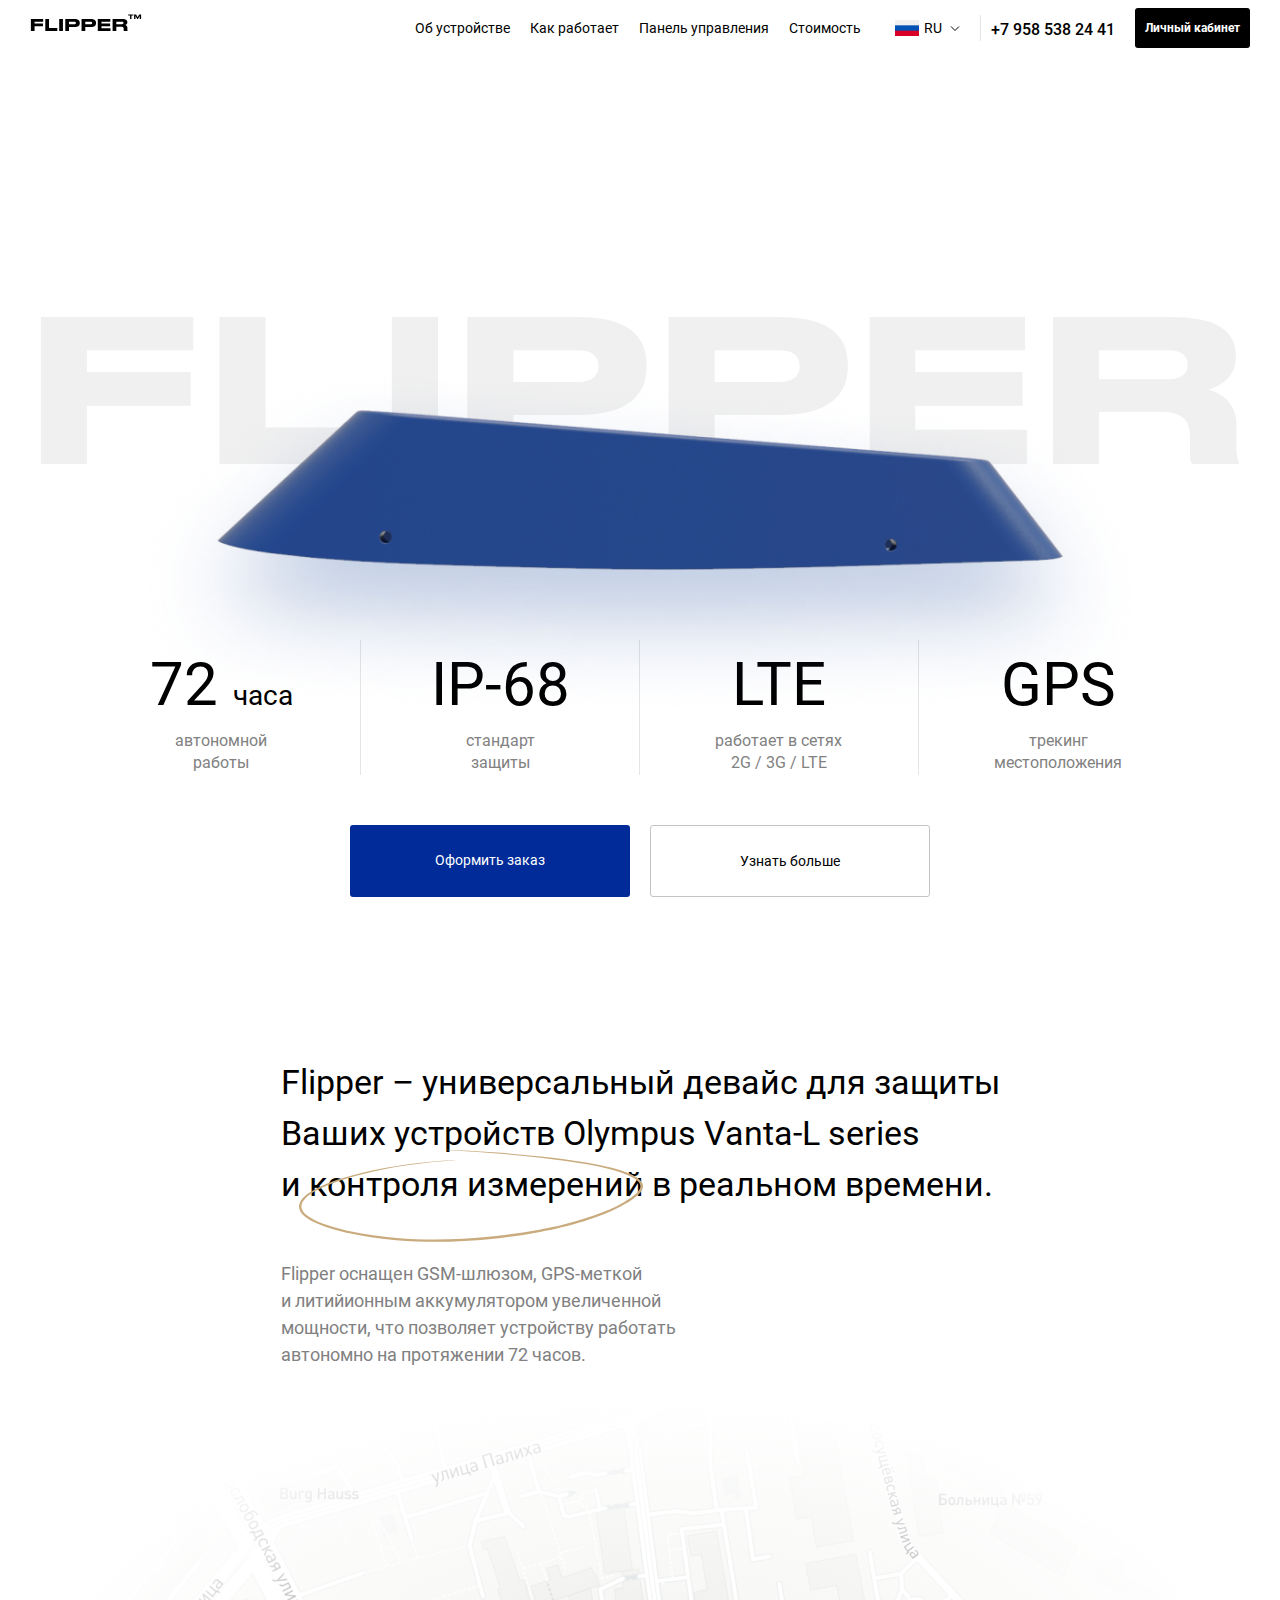
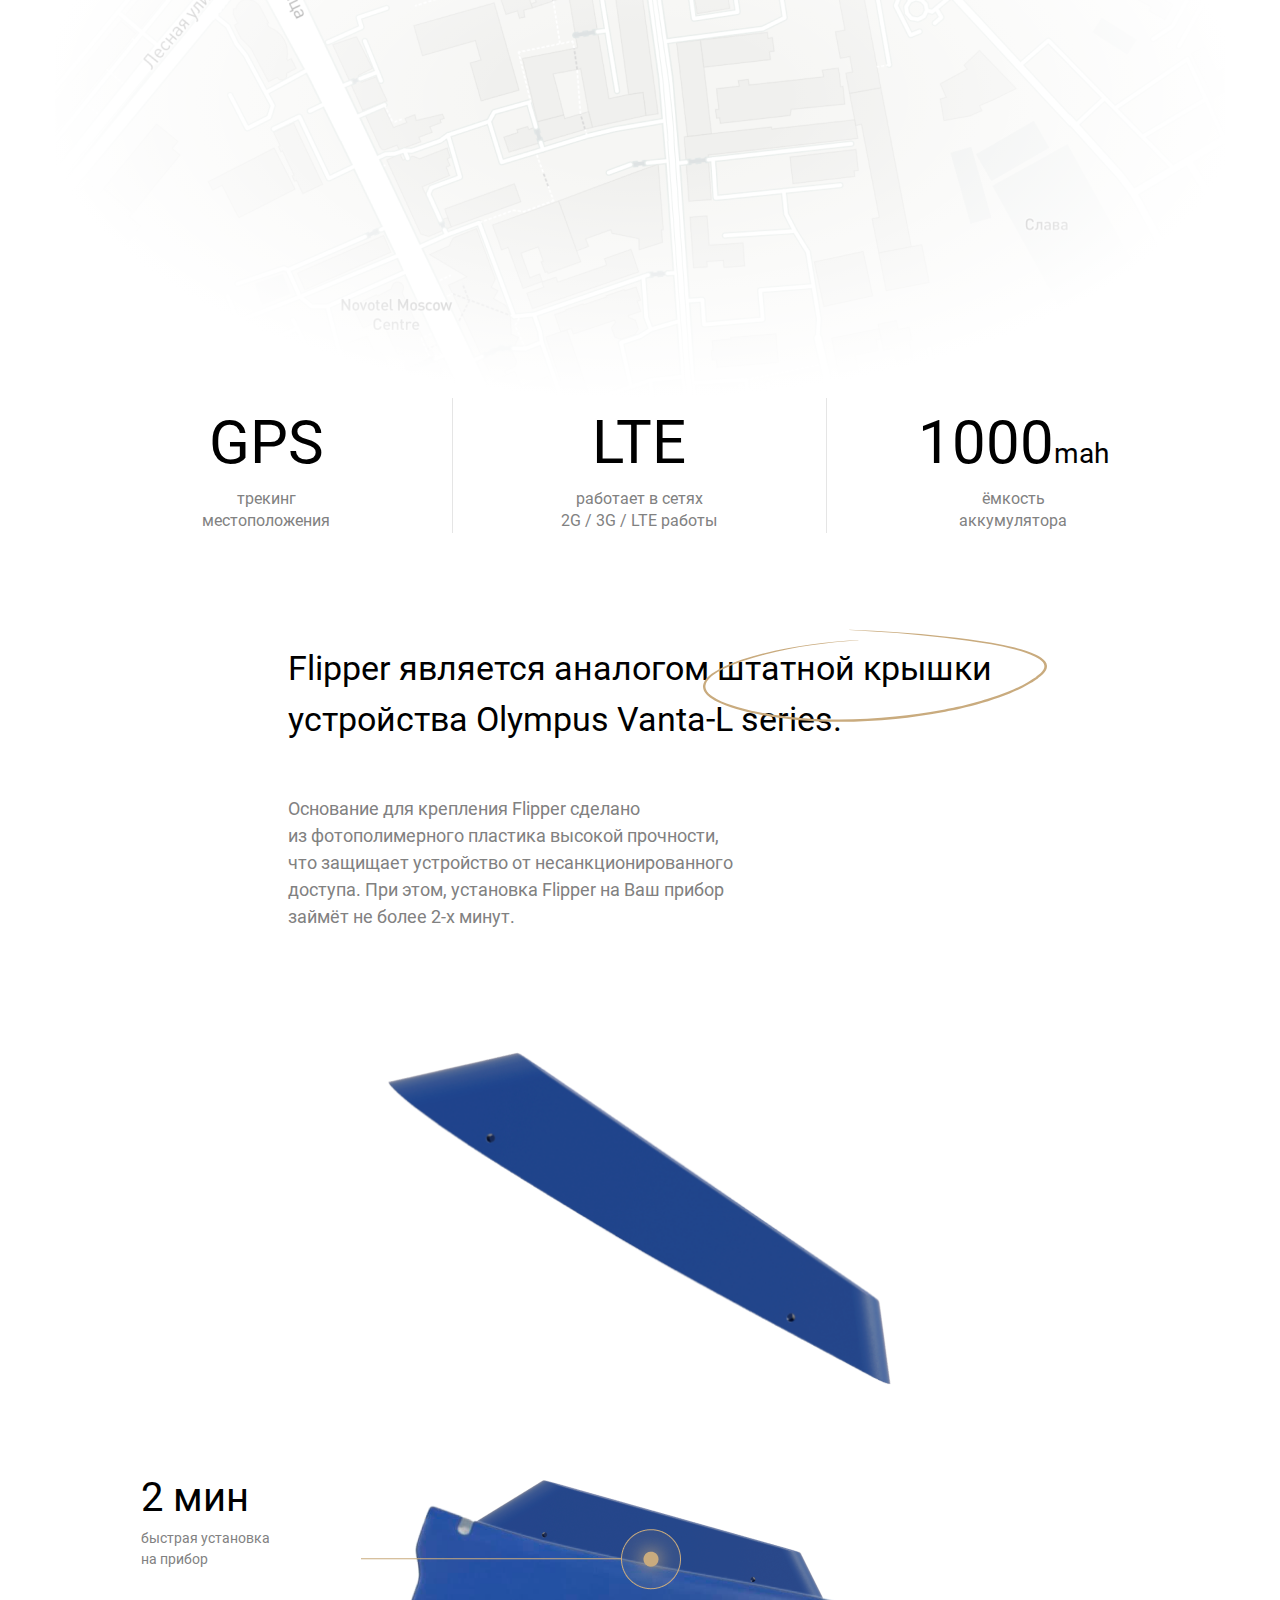
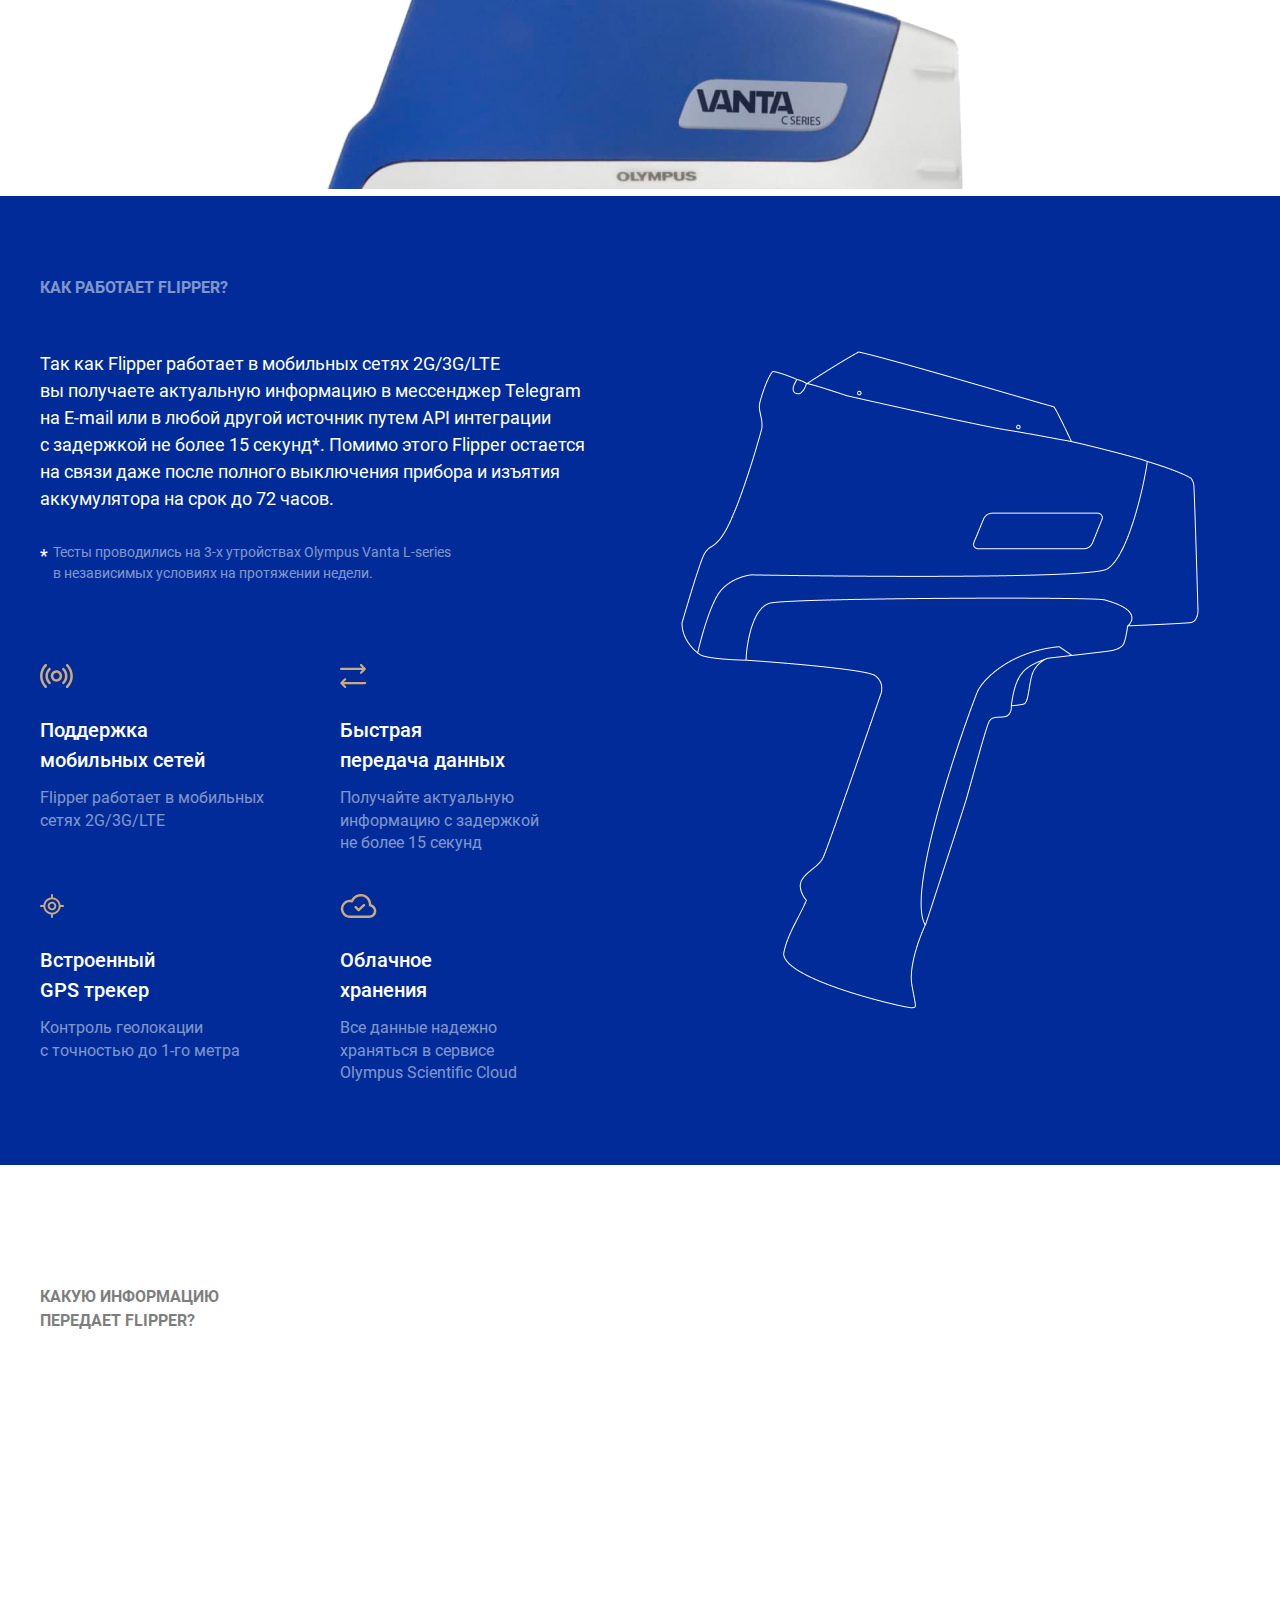
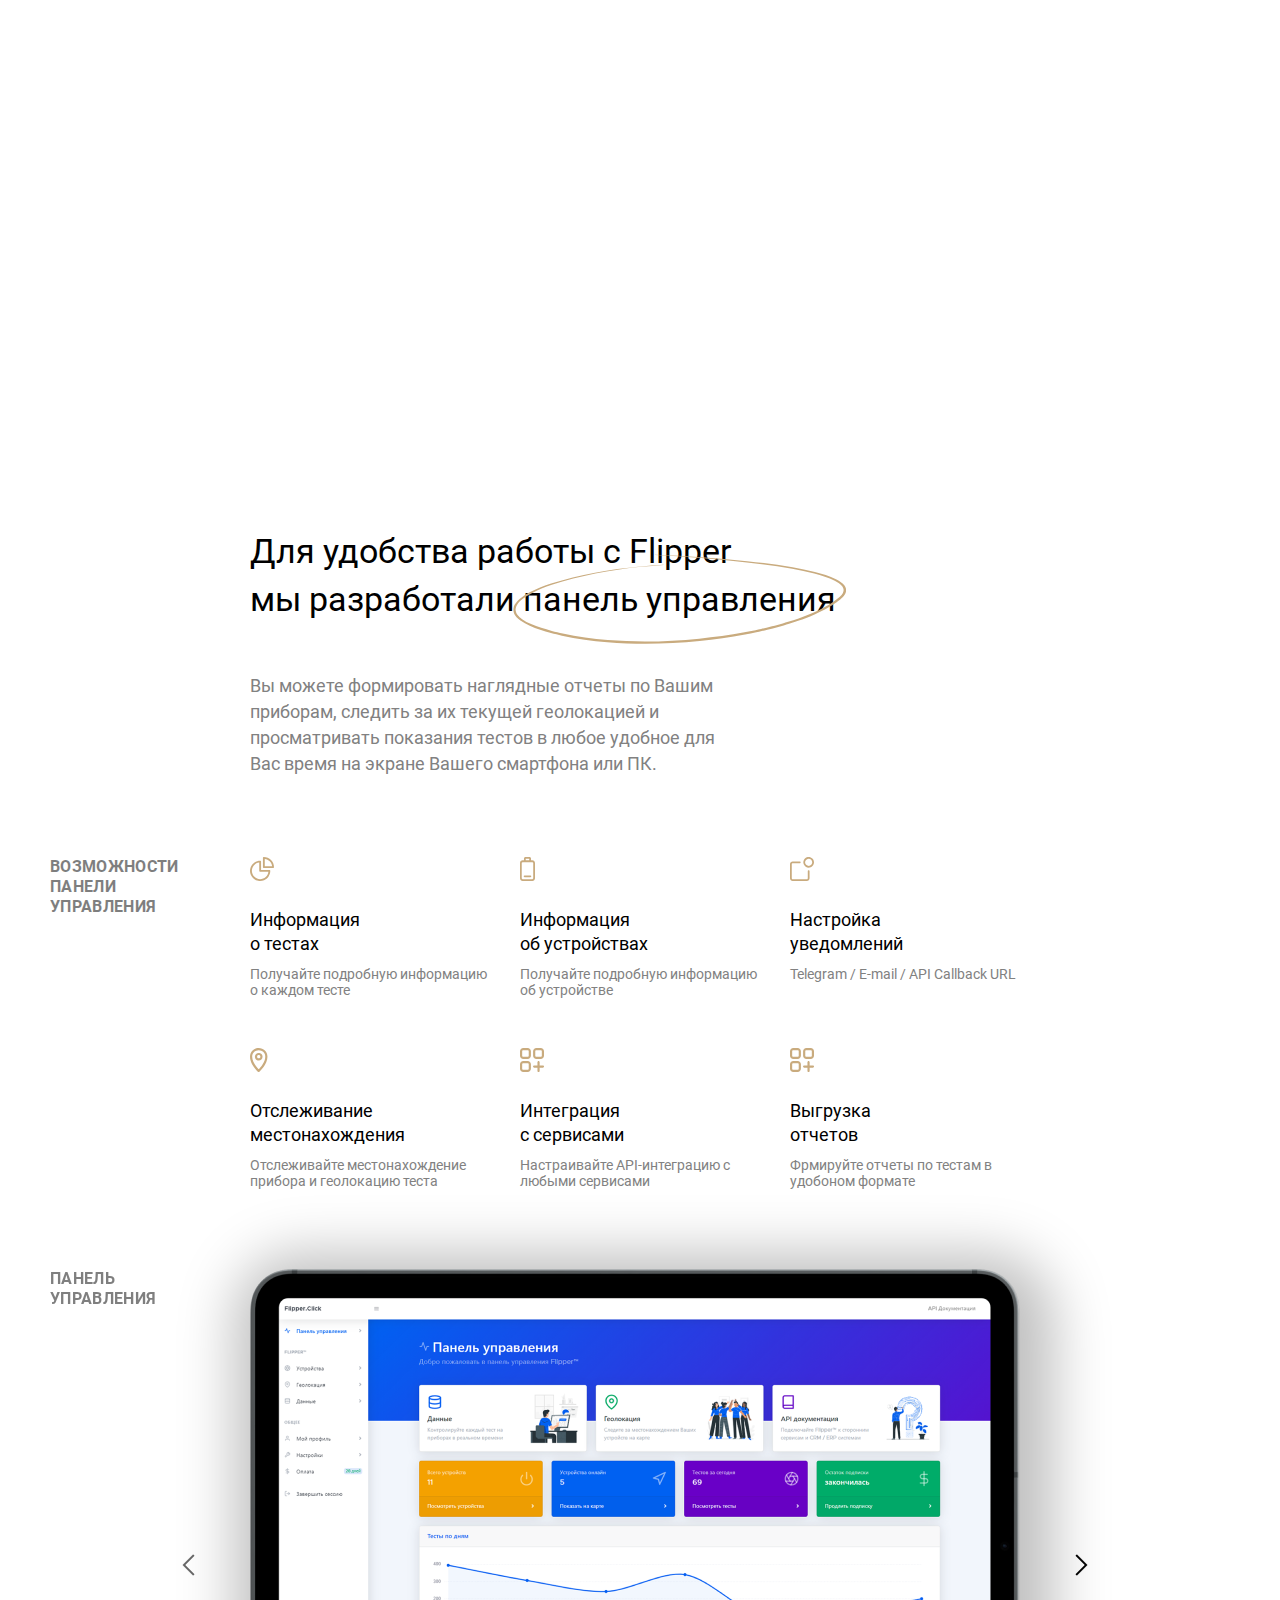
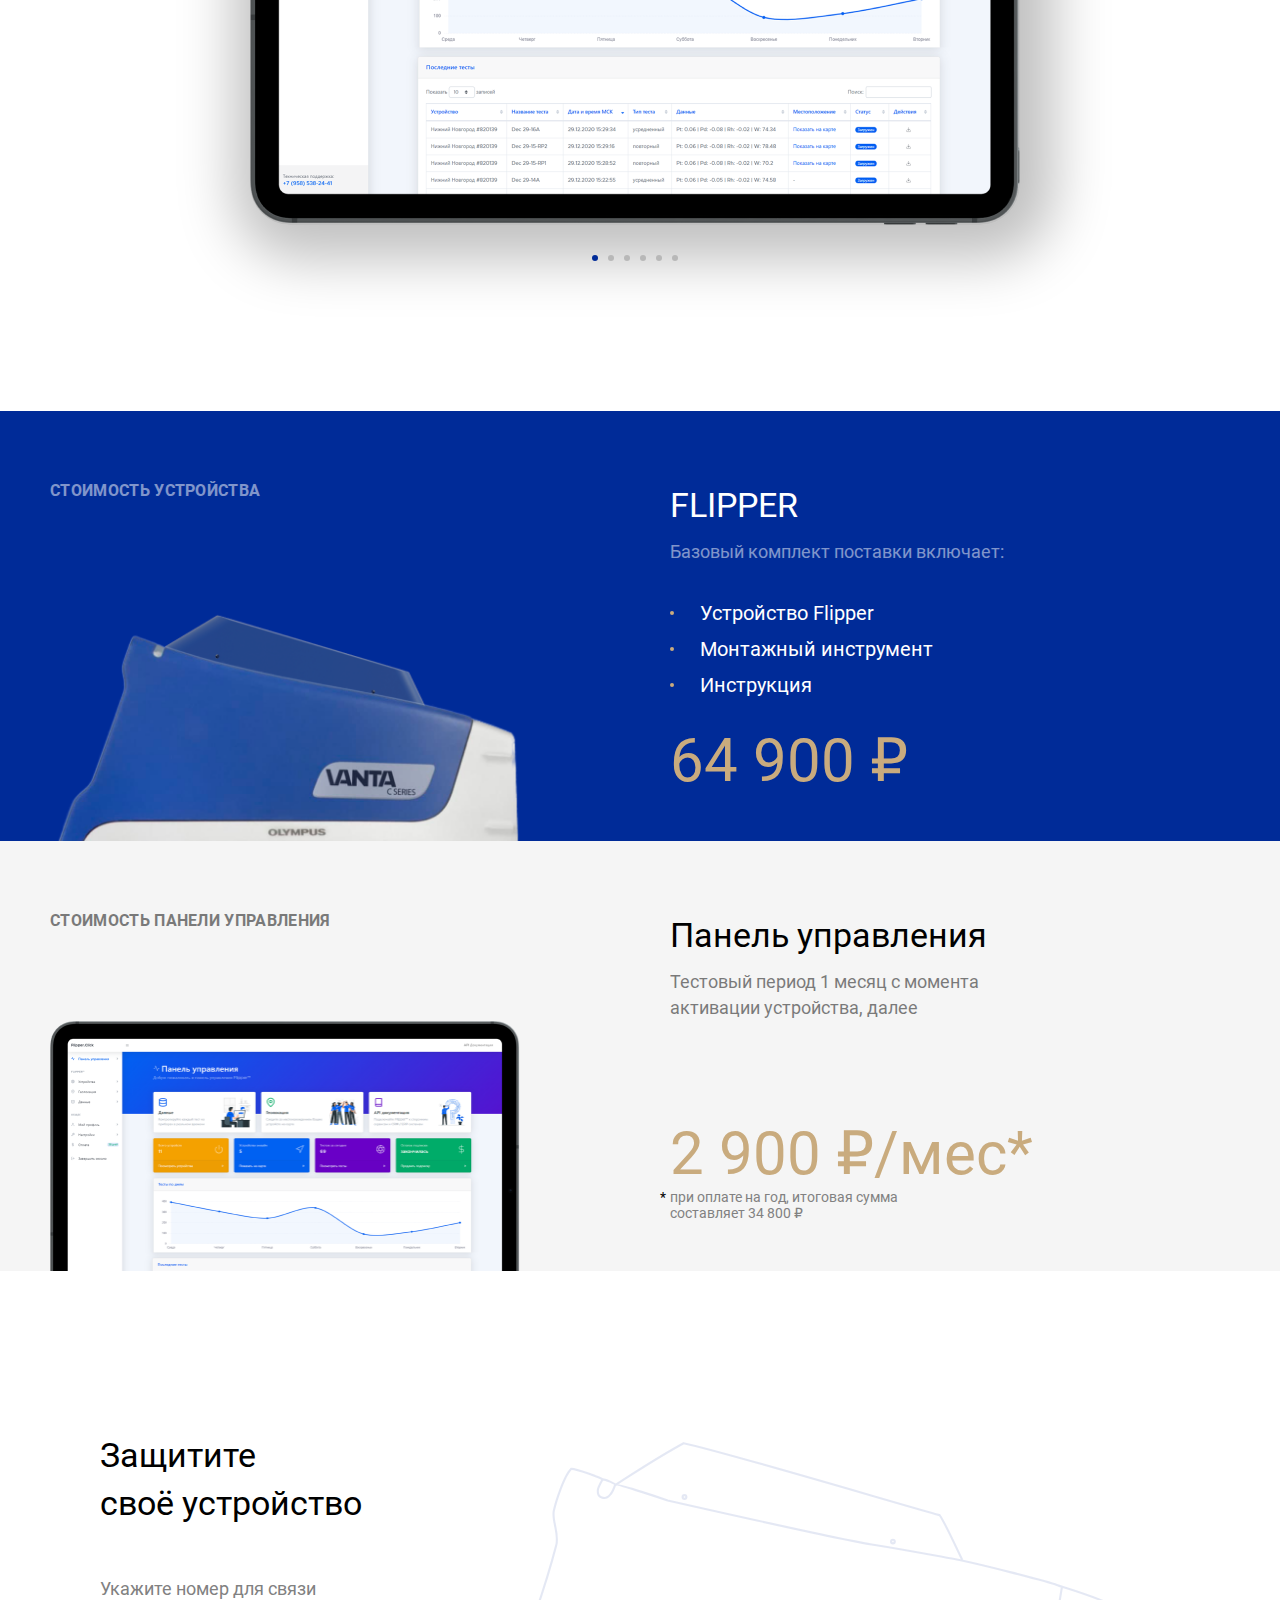
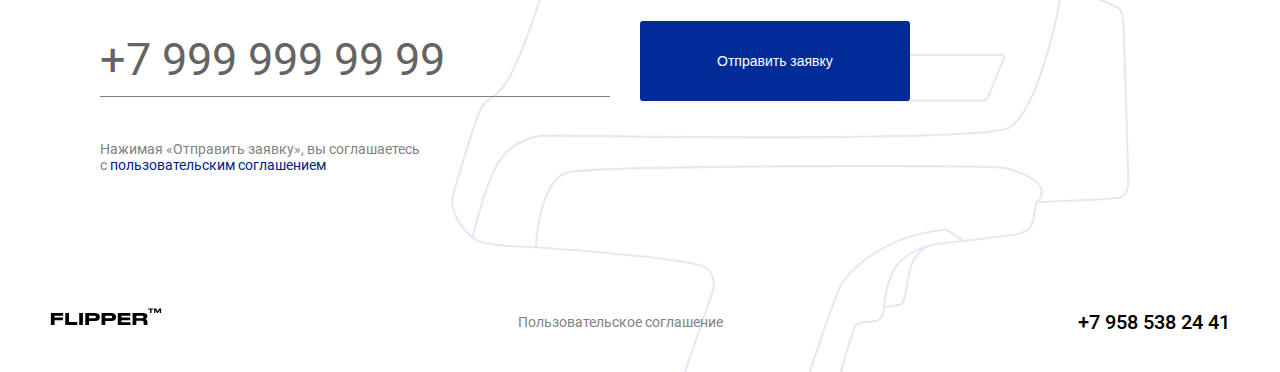
==== commit b2ec1f96: "fix 21" ====
--- a/index.html
+++ b/index.html
@@ -66,8 +66,8 @@
               </div>
             </div>
             <div class="header-contact">
-              <a href="tel:+88009774422" class="contact-tell">8 800 977 44 22</a>
-              <a href="tel:+88009774422" class="contact-tell__icon">
+              <a href="tel:+79585382441" class="contact-tell">+7 958 538 24 41</a>
+              <a href="tel:+79585382441" class="contact-tell__icon">
                 <img src="assets/img/icons/tell.svg" alt="" />
               </a>
             </div>
@@ -153,7 +153,7 @@
 
           <div class="framing">
             <div class="blue-point">
-              <div class="point visible wow rotateInUpRight blueMapPointContent">
+              <div class="point wow rotateInUpRight blueMapPointContent">
                 <div class="heading">
                   <div class="w-100">Russia, Moscow</div>
                   <img src="assets/img/battery.svg" />
@@ -168,16 +168,16 @@
                   <div style="color: rgb(129, 129, 129)">21.12.2020/14:42</div>
                 </div>
               </div>
-              <img src="assets/img/point-blue.svg" class="visible wow zoomIn blueMapPoint" style="margin-top: 28px" />
+              <img src="assets/img/point-blue.svg" class="wow zoomIn blueMapPoint" data-wow-delay="0.8s" style="margin-top: 28px" />
             </div>
             <div class="red-point">
-              <div class="point wow rotateInUpRight blueMapPointContent">
+              <div class="point wow rotateInUpRight blueMapPointContent" data-wow-delay="0.8s">
                 <div class="info">
                   <img src="assets/img/no-signal.svg" />
                   <div style="font-size: 16px">Нет сигнала</div>
                 </div>
               </div>
-              <img src="assets/img/point-red.svg" class="visible wow zoomIn blueMapPoint" style="margin-top: 28px" />
+              <img src="assets/img/point-red.svg" class="wow zoomIn blueMapPoint" data-wow-delay="1.2s" style="margin-top: 28px" />
             </div>
           </div>
 
@@ -225,23 +225,25 @@
           </div>
 
           <div class="description-cap-desktop">
-            <div class="text left-block">
+            <div class="text left-block text-block">
+              <div class="block-text-js"></div>
               <div class="left-text-block wow fadeIn text-heading" data-wow-delay="0.4s">
                 <div class="heading">IP-68</div>
                 <div class="description">стандарт защиты</div>
               </div>
-              <img src="assets/img/point-line-left.png" class="point1 wow zoomIn text-heading" />
+              <img src="assets/img/point-line-left.png" class="img-arrow point1 wow zoomIn text-heading" />
               <img src="assets/img/point-line-down.png" class="pointBottom wow zoomIn text-heading" data-wow-delay="0.4s" />
             </div>
             <div class="block-flipper"><img src="assets/img/flipper-down.png" class="flipper" /></div>
-            <div class="text right-block">
+            <div class="text right-block text-block">
+              <div class="block-text-js"></div>
               <div class="wow fadeIn text-heading" style="position: relative" data-wow-delay="0.4s">
-                <div class="heading">1000 mAh</div>
+                <div class="heading">IP-68</div>
                 <div class="description">
-                  Аккумулятор повышеной<br />мощности, до 72 часов<br />
-                  автомоной работы
-                </div>
-                <img src="assets/img/point-line-right.png" class="point2 wow zoomIn text-heading" data-wow-delay="0.4s" />
+                  основание выполнено<br />из фотополимерного<br />
+                  пластика высокой<br />прочности
+                </div>
+                <img src="assets/img/point-line-right.png" class="img-arrow point2 wow zoomIn text-heading" data-wow-delay="0.4s" />
                 <img src="assets/img/point-line-up.png" class="pointTop wow zoomIn text-heading" data-wow-delay="0.4s" />
               </div>
             </div>
@@ -459,7 +461,7 @@
             </div>
             <div class="img">
               <div class="img__wrapper levitation">
-                <div>
+                <div class="">
                   <img src="assets/img/info-flipper.png" class="flipper-sideways" />
                 </div>
                 <img src="assets/img/info-signal.png" class="signal" />
@@ -704,7 +706,7 @@
               <img src="assets/img/logo.svg" alt="" />
             </a>
             <a href="/privacy.html" class="footer-policy policy">Пользовательское соглашение</a>
-            <a href="tel:+88009774422" class="footer-tel contact-tell">8 800 977 44 22</a>
+            <a href="tel:+88009774422" class="footer-tel contact-tell">+7 958 538 24 41</a>
           </div>
         </div>
       </div>
--- a/assets/css/main.css
+++ b/assets/css/main.css
@@ -415,6 +415,7 @@
   width: 10px;
   height: 5px;
   margin-left: 8px;
+  transform: rotate(180deg);
   background: url("../img/icons/arrow-top.svg") center center no-repeat;
   transition: all 0.3s ease;
 }
@@ -476,7 +477,7 @@
 }
 
 .select.is-active .select__current::after {
-  transform: rotate(180deg);
+  transform: rotate(0deg);
   transition: all 0.3s ease;
 }
 
@@ -891,13 +892,13 @@
   justify-content: space-between;
 }
 
+.header-logo {
+  width: 100%;
+  max-width: 350px;
+}
+
 .header-logo img {
   height: 22px;
-}
-
-.header-menu__wrapp {
-  margin-left: auto;
-  margin-right: 20px;
 }
 
 .header-menu {
@@ -927,10 +928,10 @@
 
 .header-btn {
   display: inline-block;
-  padding: 0px 30px;
+  padding: 0px 10px;
   font-weight: bold;
   font-size: 12px;
-  line-height: 45px;
+  line-height: 40px;
   text-align: center;
   transition: all 0.3s ease;
   color: #fff;
@@ -950,8 +951,8 @@
 
 .contact-tell {
   font-weight: 500;
-  font-size: 20px;
-  line-height: 26px;
+  font-size: 16px;
+  line-height: 22px;
   color: #000000;
 }
 
@@ -1319,6 +1320,21 @@
   margin-bottom: 40px;
 }
 
+.description-cap-desktop .text-block {
+  position: relative;
+}
+
+.description-cap-desktop .block-text-js {
+  display: none;
+  position: absolute;
+  top: 0;
+  left: 0;
+  width: 100%;
+  height: 100%;
+  background: #fff;
+  z-index: 100;
+}
+
 .description-cap-desktop .left-block {
   z-index: 99;
   justify-self: start;
@@ -1827,6 +1843,7 @@
 .information-send .heading {
   font-size: 16px;
   font-weight: 700;
+  color: #000;
   opacity: 0.5;
 }
 
@@ -2431,6 +2448,18 @@
   }
 }
 
+@media (max-width: 1360px) {
+  .header-menu li a {
+    padding: 0 10px;
+  }
+}
+
+@media (max-width: 1250px) {
+  .header-logo {
+    max-width: 250px;
+  }
+}
+
 @media (max-width: 1160px) {
   .contact-tell {
     display: none;
@@ -2438,13 +2467,8 @@
   .contact-tell__icon {
     display: flex;
   }
-  .header-menu li a {
-    padding: 0 10px;
-    font-size: 14px;
-  }
-  .header-btn {
-    padding: 0 15px;
-    line-height: 35px;
+  .header-logo {
+    max-width: 120px;
   }
   .prices-col__photo {
     margin-right: 50px;
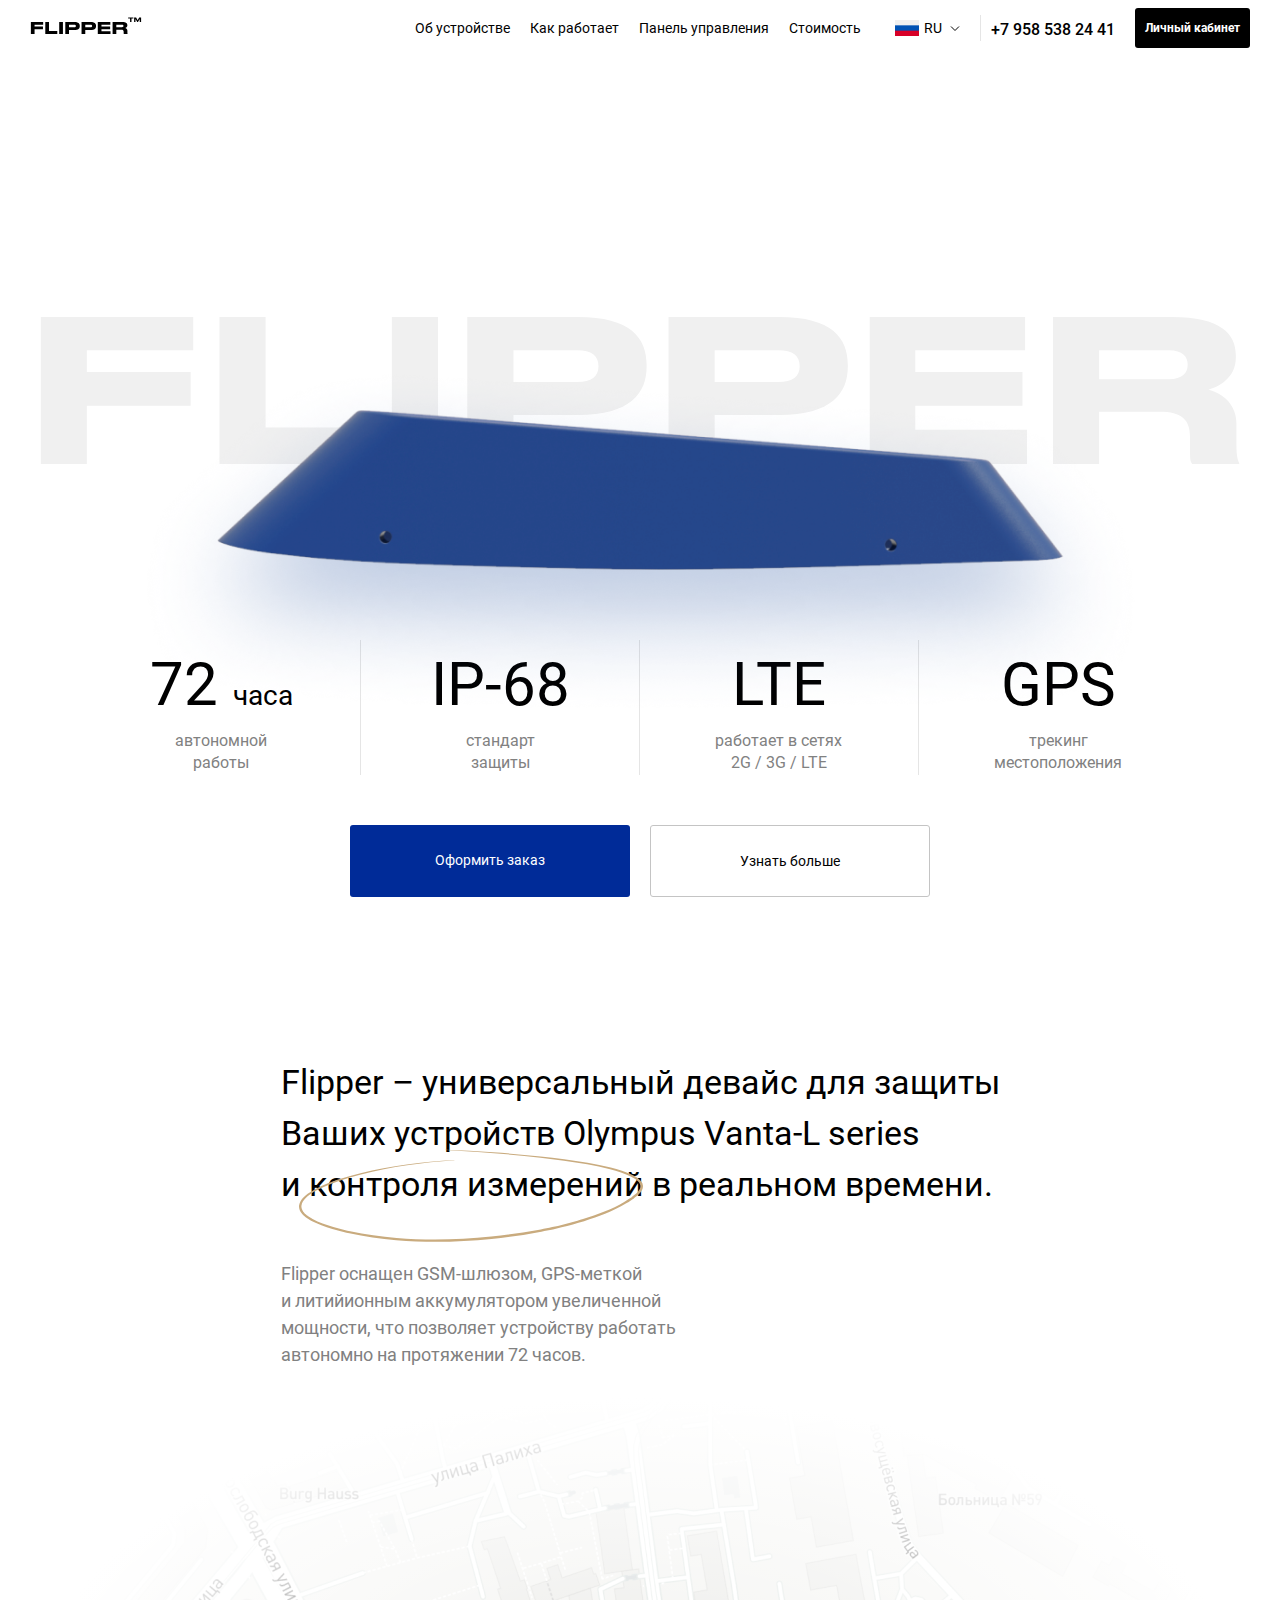
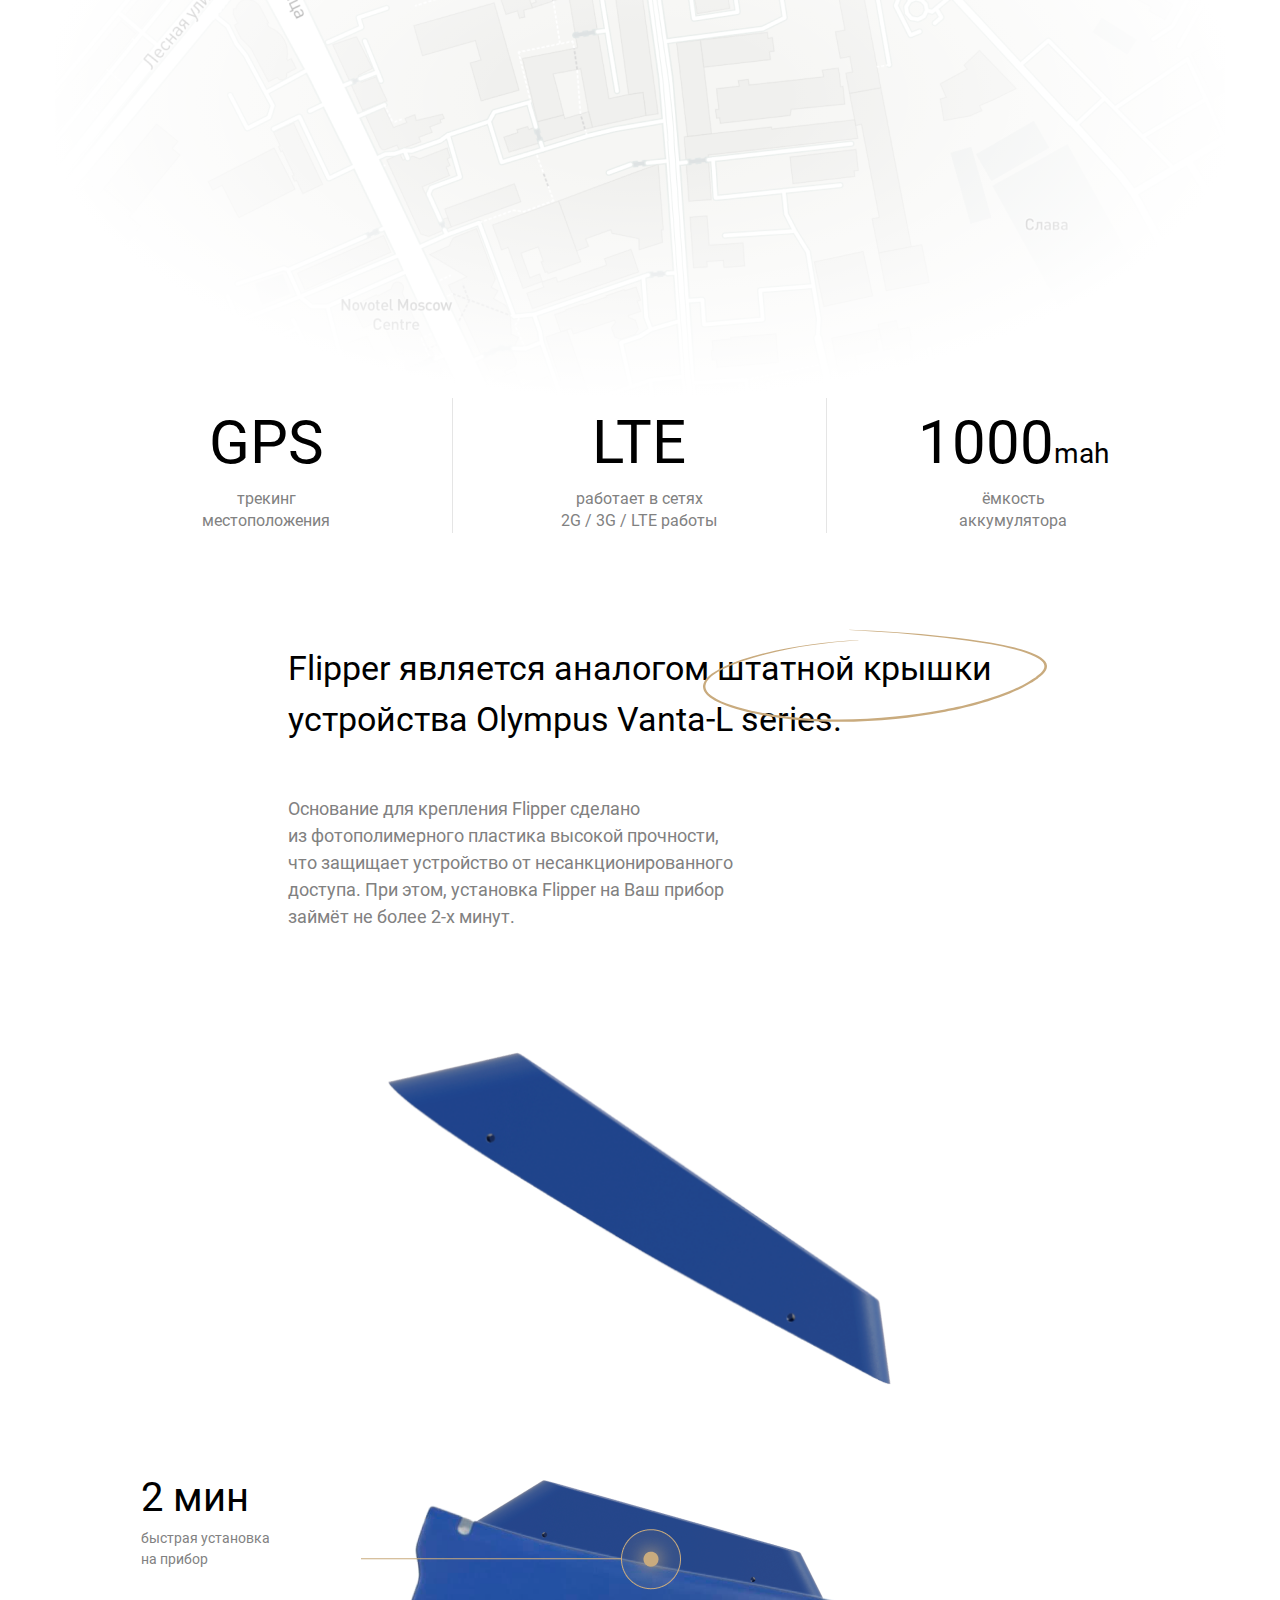
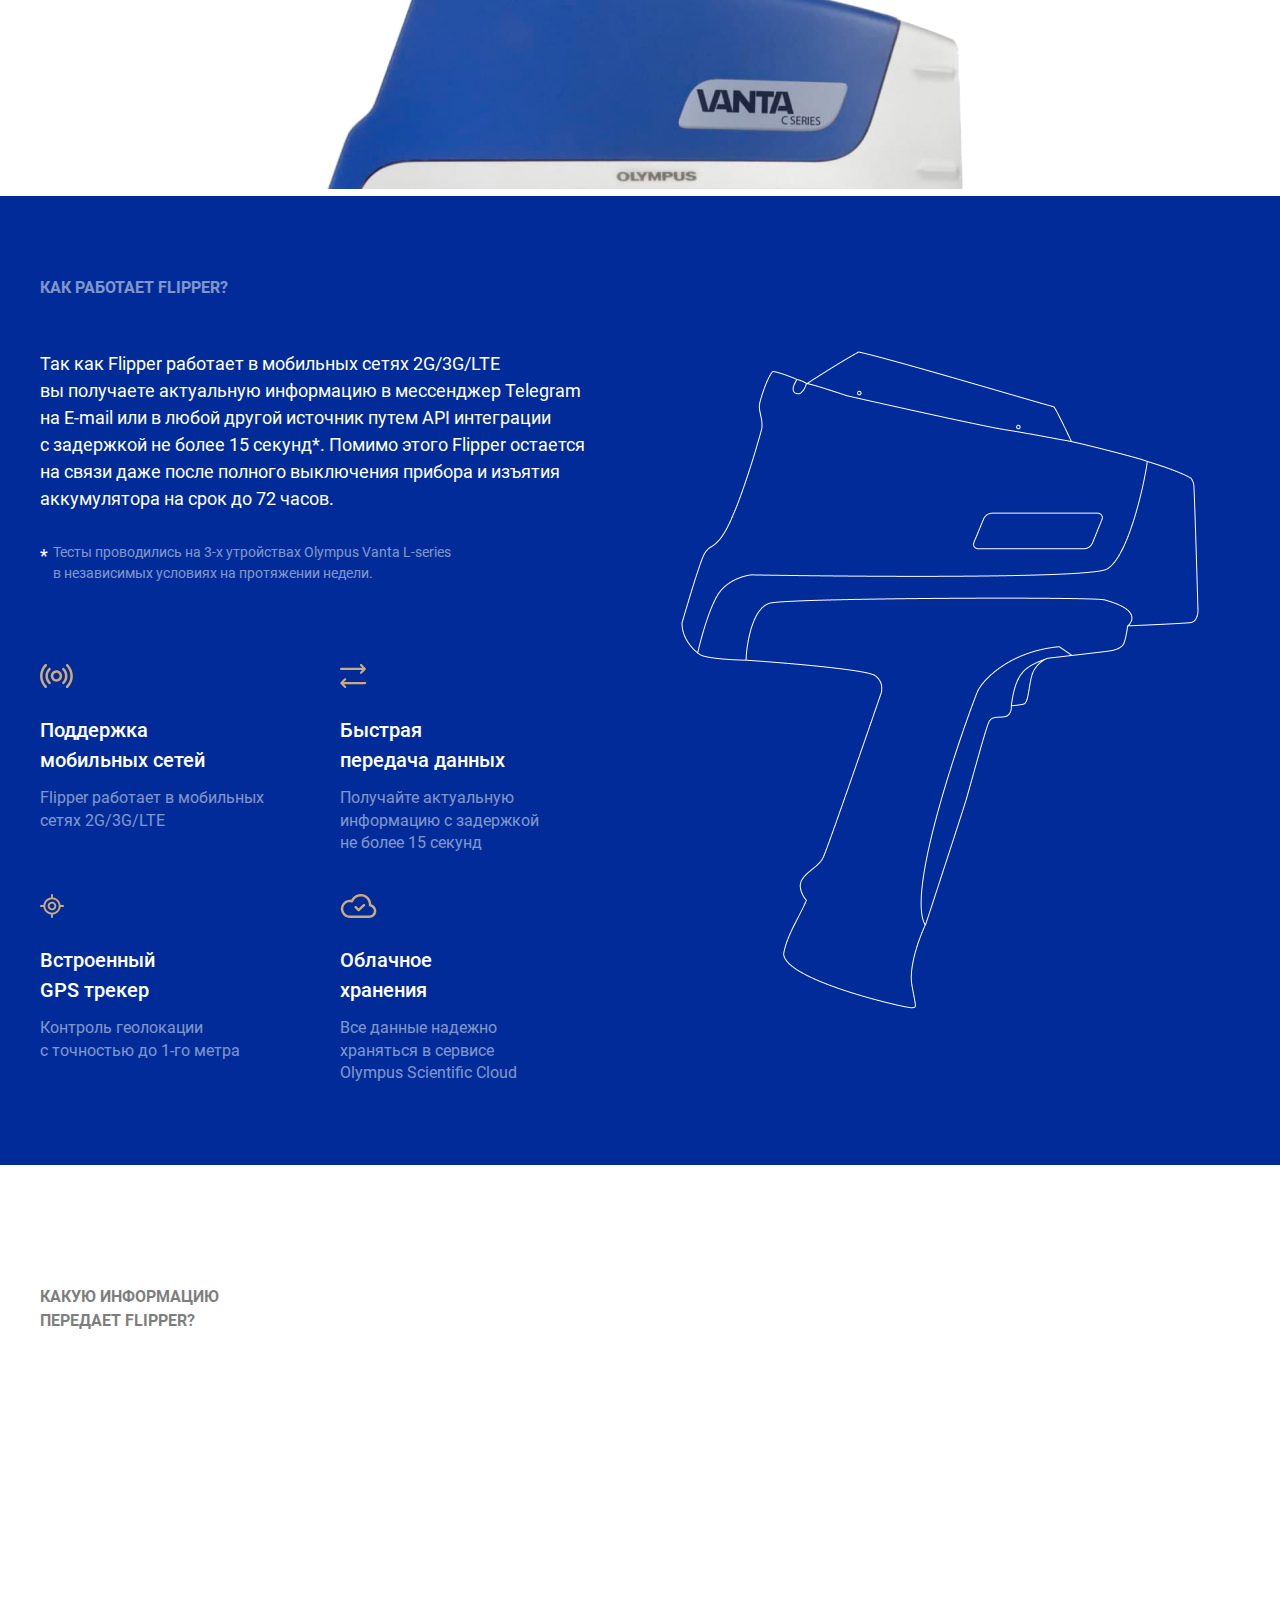
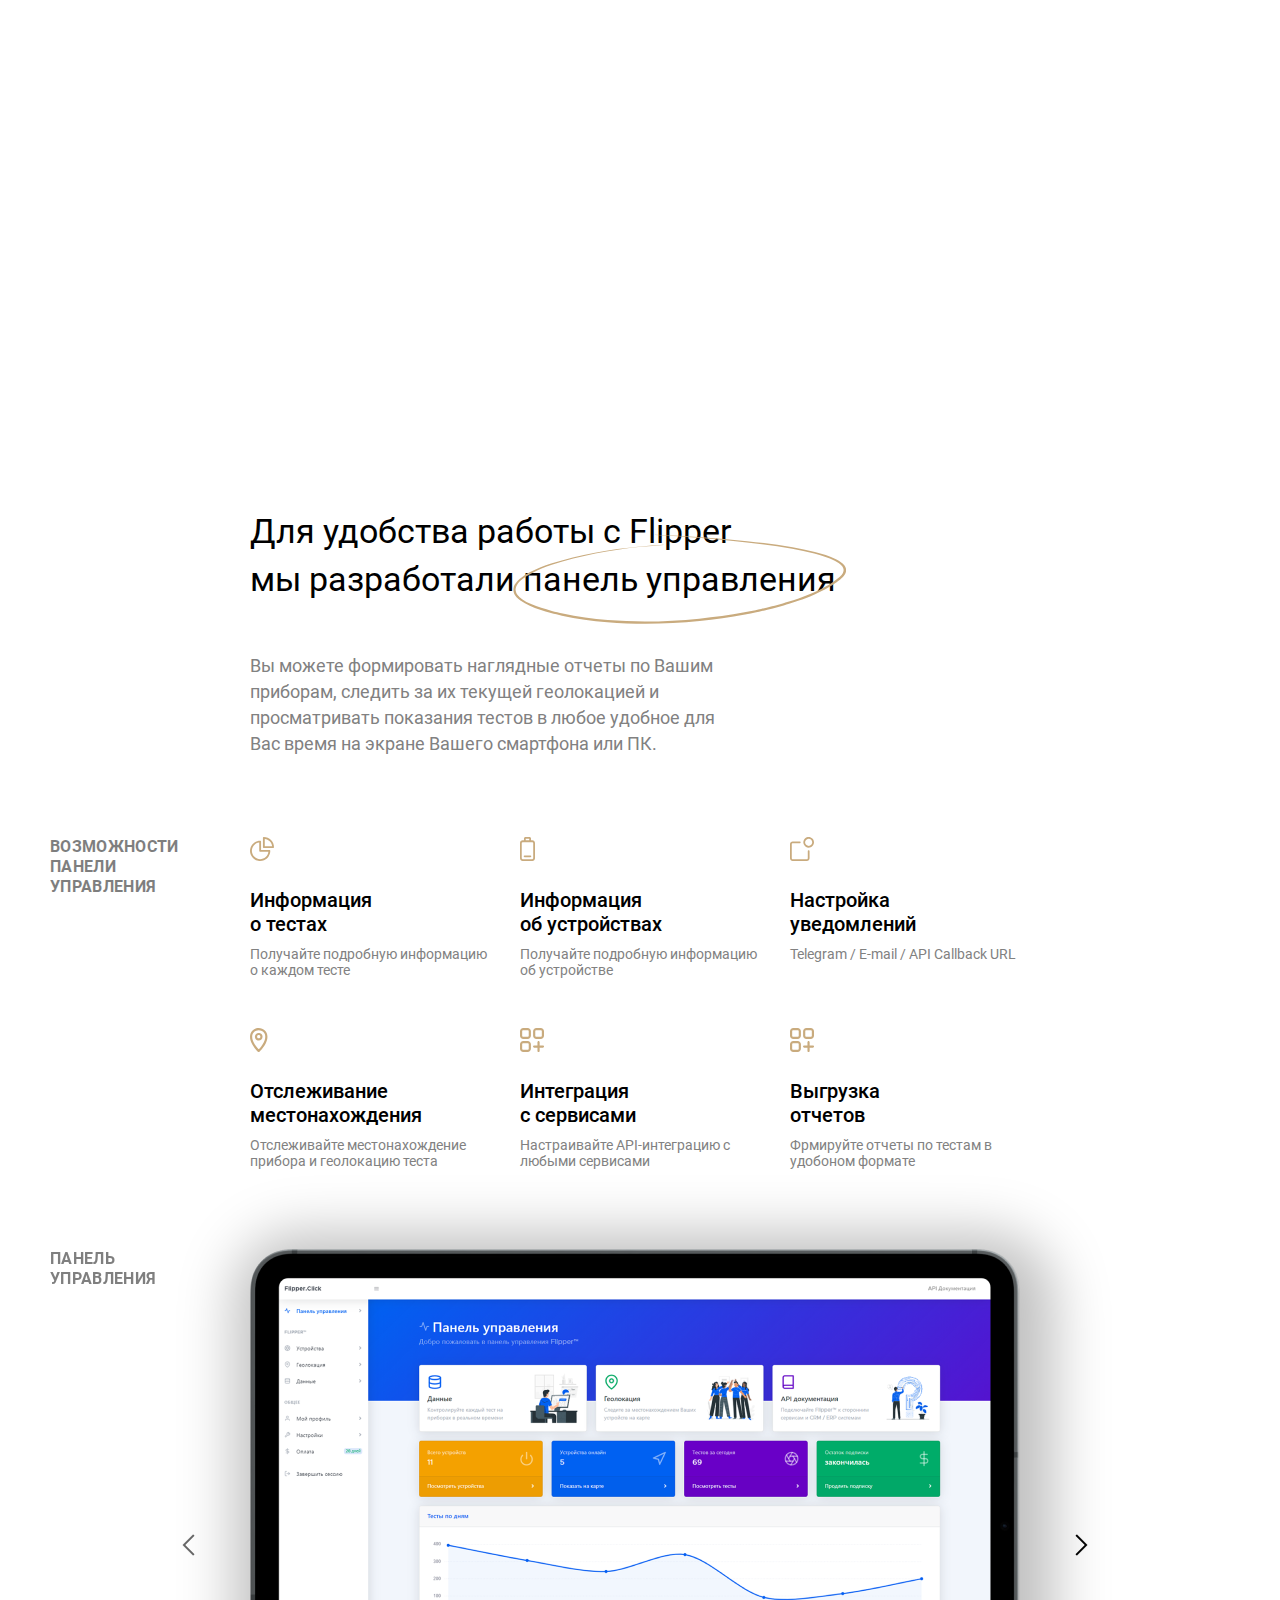
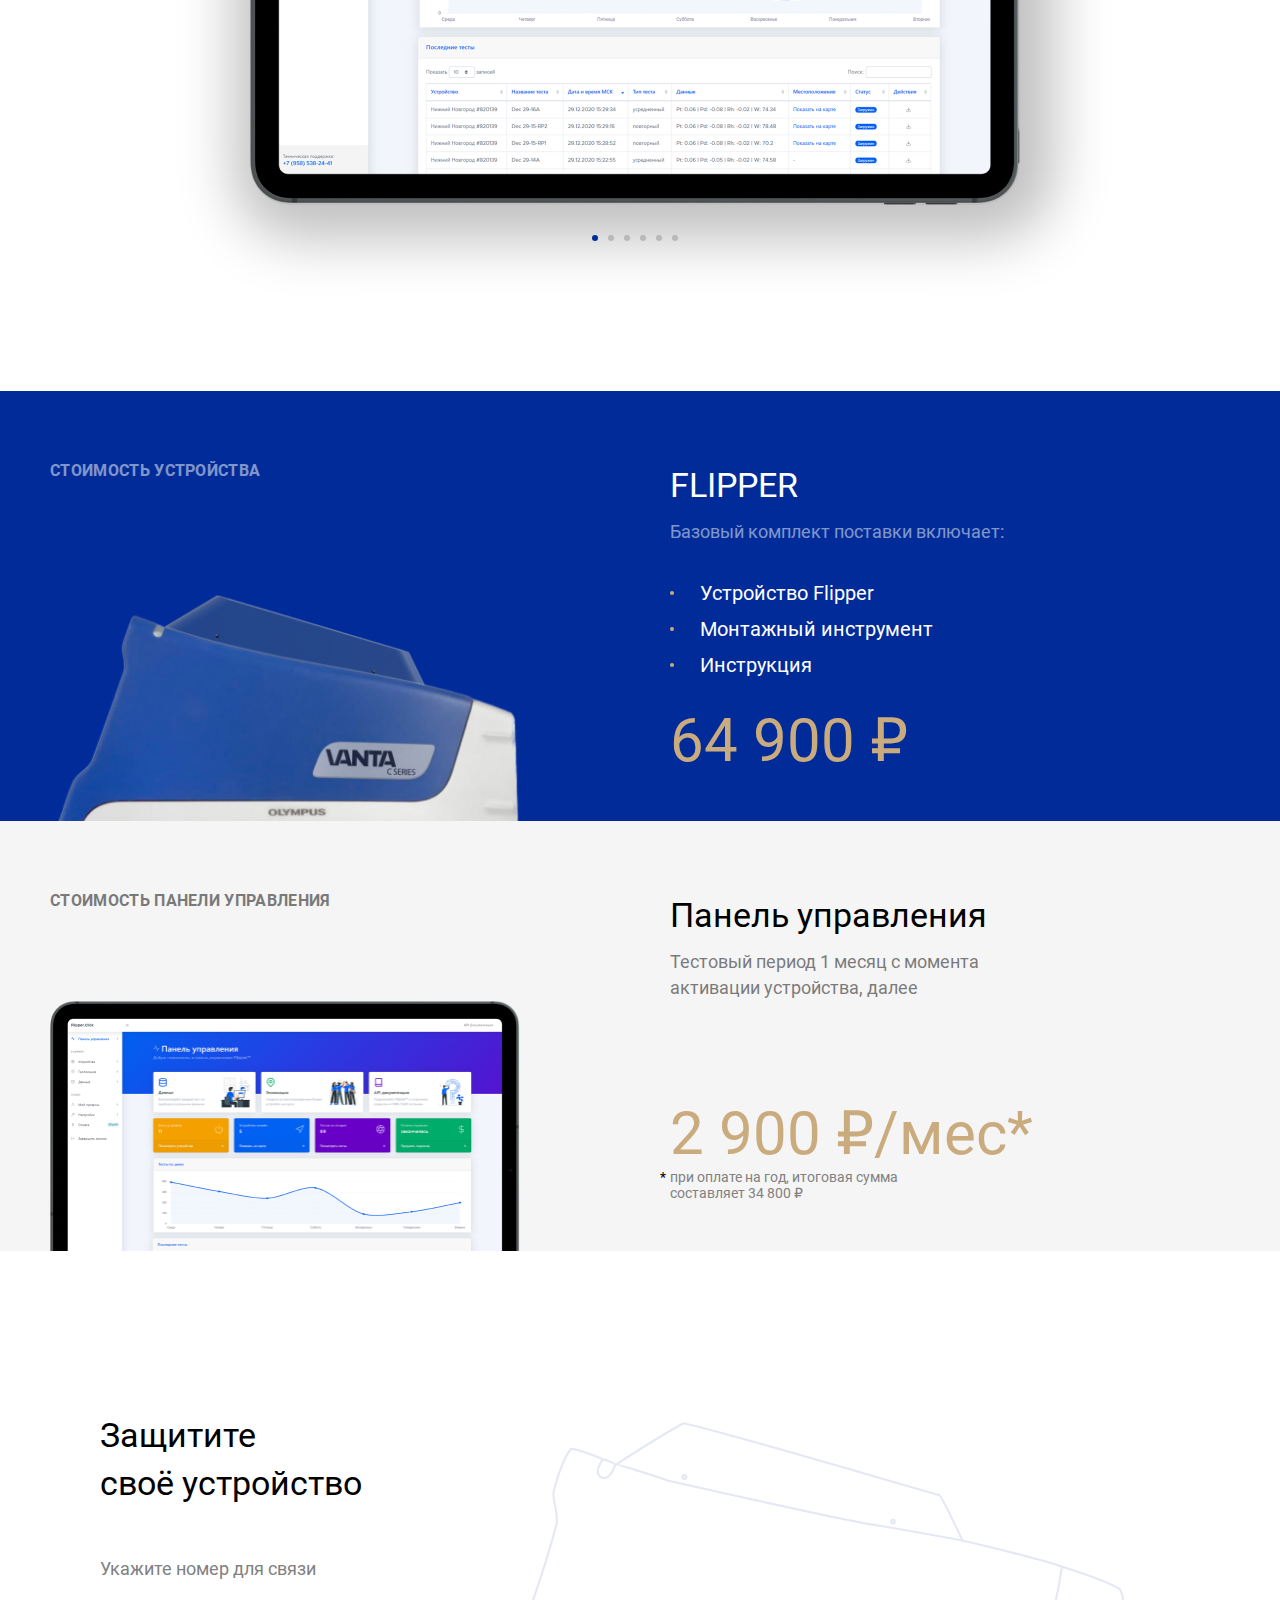
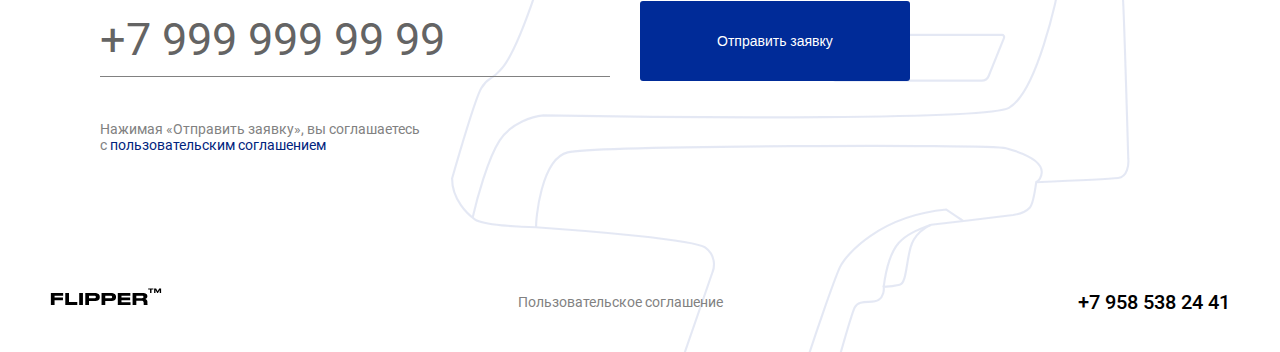
==== commit 96d96525: "fix" ====
--- a/index.html
+++ b/index.html
@@ -7,7 +7,7 @@
     <link rel="stylesheet" href="assets/libs/slick/slick.css" />
     <link rel="stylesheet" href="assets/libs/magnific-popup/magnific-popup.css" />
     <link rel="stylesheet" href="assets/libs/animate/animate.min.css" />
-    <link rel="stylesheet" href="assets/css/main.css?v=125" />
+    <link rel="stylesheet" href="assets/css/main.css?v=128" />
 
     <link rel="icon" type="image/png" href="icons/favicon.png" />
     <link rel="icon" type="image/png" href="icons/favicon.png" />
@@ -48,7 +48,7 @@
               <li><a class="close-mob-menu-js scrollto" href="#panel">Панель управления</a></li>
               <li><a class="close-mob-menu-js scrollto" href="#prices">Стоимость</a></li>
             </ul>
-            <a href="#" class="header-btn header__mob-conten close-mob-menu-js">Войти</a>
+            <a href="#" class="header-btn header__mob-conten close-mob-menu-js">Личный кабинет</a>
           </div>
           <div class="header-options">
             <div class="header__select-lang select select-custom-js">
@@ -419,7 +419,7 @@
               </div>
             </div>
             <div class="inner-img">
-              <img src="assets/img/info-flipper.png" class="flipper-sideways visible" />
+              <img src="assets/img/info-flipper.png" class="flipper-sideways" />
               <img src="assets/img/info-signal.png" class="signal" />
             </div>
             <div class="item">
@@ -462,7 +462,7 @@
             <div class="img">
               <div class="img__wrapper levitation">
                 <div class="">
-                  <img src="assets/img/info-flipper.png" class="flipper-sideways" />
+                  <img src="assets/img/info-flipper.png" class="flipper-sideways parallax-js" />
                 </div>
                 <img src="assets/img/info-signal.png" class="signal" />
               </div>
@@ -716,6 +716,6 @@
     <script src="assets/libs/slick/slick.min.js"></script>
     <script src="assets/libs/jquery-mask/jquery.mask.min.js"></script>
     <script src="assets/libs/wow/wow.min.js"></script>
-    <script src="assets/js/main.js?v=125"></script>
+    <script src="assets/js/main.js?v=128"></script>
   </body>
 </html>
--- a/assets/css/main.css
+++ b/assets/css/main.css
@@ -158,7 +158,8 @@
 *,
 *::before,
 *::after {
-  box-sizing: border-box;
+  -webkit-box-sizing: border-box;
+          box-sizing: border-box;
 }
 
 a {
@@ -357,11 +358,16 @@
 }
 
 .row {
+  display: -webkit-box;
+  display: -ms-flexbox;
   display: flex;
-  flex-wrap: wrap;
+  -ms-flex-wrap: wrap;
+      flex-wrap: wrap;
 }
 
 .d-flex {
+  display: -webkit-box;
+  display: -ms-flexbox;
   display: flex;
 }
 
@@ -370,23 +376,33 @@
 }
 
 .flex-wrap {
-  flex-wrap: wrap;
+  -ms-flex-wrap: wrap;
+      flex-wrap: wrap;
 }
 
 .align-items-center {
-  align-items: center;
+  -webkit-box-align: center;
+      -ms-flex-align: center;
+          align-items: center;
 }
 
 .justify-content-center {
-  justify-content: center;
+  -webkit-box-pack: center;
+      -ms-flex-pack: center;
+          justify-content: center;
 }
 
 .justify-content-sb {
-  justify-content: space-between;
+  -webkit-box-pack: justify;
+      -ms-flex-pack: justify;
+          justify-content: space-between;
 }
 
 .flex-direction-column {
-  flex-direction: column;
+  -webkit-box-orient: vertical;
+  -webkit-box-direction: normal;
+      -ms-flex-direction: column;
+          flex-direction: column;
 }
 
 .select {
@@ -400,10 +416,15 @@
   position: relative;
   color: #000000;
   cursor: pointer;
+  display: -webkit-box;
+  display: -ms-flexbox;
   display: flex;
-  align-items: center;
+  -webkit-box-align: center;
+      -ms-flex-align: center;
+          align-items: center;
   font-size: 14px;
   line-height: 16px;
+  -webkit-transition: all 0.3s ease;
   transition: all 0.3s ease;
 }
 
@@ -415,12 +436,15 @@
   width: 10px;
   height: 5px;
   margin-left: 8px;
-  transform: rotate(180deg);
+  -webkit-transform: rotate(180deg);
+          transform: rotate(180deg);
   background: url("../img/icons/arrow-top.svg") center center no-repeat;
+  -webkit-transition: all 0.3s ease;
   transition: all 0.3s ease;
 }
 
 .select__current img {
+  -webkit-transition: all 0.3s ease;
   transition: all 0.3s ease;
   margin-right: 5px;
 }
@@ -431,10 +455,12 @@
   min-width: 75px;
   margin-top: 10px;
   background: #ffffff;
-  box-shadow: 0px 6px 20px rgba(0, 0, 0, 0.2);
+  -webkit-box-shadow: 0px 6px 20px rgba(0, 0, 0, 0.2);
+          box-shadow: 0px 6px 20px rgba(0, 0, 0, 0.2);
   border-radius: 5px;
   opacity: 0;
   visibility: hidden;
+  -webkit-transition: all 0.3s ease;
   transition: all 0.3s ease;
   overflow: hidden;
   z-index: -1;
@@ -444,15 +470,21 @@
   font-size: 14px;
   line-height: 16px;
   padding: 15px 20px;
+  display: -webkit-box;
+  display: -ms-flexbox;
   display: flex;
-  align-items: center;
+  -webkit-box-align: center;
+      -ms-flex-align: center;
+          align-items: center;
   text-transform: uppercase;
   color: #000000;
   cursor: pointer;
+  -webkit-transition: all 0.3s ease;
   transition: all 0.3s ease;
 }
 
 .select__item img {
+  -webkit-transition: all 0.3s ease;
   transition: all 0.3s ease;
   margin-right: 30px;
 }
@@ -462,6 +494,7 @@
 }
 
 .select__item:hover {
+  -webkit-transition: all 0.3s ease;
   transition: all 0.3s ease;
   background: #dde2ef;
   color: #002b98;
@@ -472,12 +505,15 @@
   left: 0;
   opacity: 1;
   visibility: visible;
+  -webkit-transition: all 0.3s ease;
   transition: all 0.3s ease;
   z-index: 100;
 }
 
 .select.is-active .select__current::after {
-  transform: rotate(0deg);
+  -webkit-transform: rotate(0deg);
+          transform: rotate(0deg);
+  -webkit-transition: all 0.3s ease;
   transition: all 0.3s ease;
 }
 
@@ -505,8 +541,10 @@
   bottom: -5px;
   left: 0;
   margin-top: 10px;
-  transform: translateY(0%);
+  -webkit-transform: translateY(0%);
+          transform: translateY(0%);
   color: #dc0a17;
+  -webkit-transition: all 0.3s ease;
   transition: all 0.3s ease;
   font-size: 12px;
   line-height: 18px;
@@ -514,13 +552,18 @@
 }
 
 .form-input__content {
+  display: -webkit-box;
+  display: -ms-flexbox;
   display: flex;
-  align-items: center;
+  -webkit-box-align: center;
+      -ms-flex-align: center;
+          align-items: center;
   margin-bottom: 40px;
 }
 
 .form-input__wrapp {
   position: relative;
+  -webkit-transition: all 0.3s ease;
   transition: all 0.3s ease;
   margin-right: 30px;
   margin-top: 9px;
@@ -543,25 +586,30 @@
 }
 
 .form-input__wrapp.--error .form-input__line {
+  -webkit-transition: all 0.3s ease;
   transition: all 0.3s ease;
   width: 100%;
   background: #dc0a17;
 }
 
 .form-input__wrapp.--error .form-input__error {
-  transform: translateY(100%);
+  -webkit-transform: translateY(100%);
+          transform: translateY(100%);
   opacity: 1;
+  -webkit-transition: all 0.3s ease;
   transition: all 0.3s ease;
 }
 
 .form-input__wrapp.--error .form-input:focus {
   background: transparent;
+  -webkit-transition: all 0.3s ease;
   transition: all 0.3s ease;
 }
 
 .form-input__wrapp.--error .form-input:focus + .form-input__line {
   width: 100%;
   background: #dc0a17;
+  -webkit-transition: all 0.3s ease;
   transition: all 0.3s ease;
 }
 
@@ -569,10 +617,12 @@
   position: absolute;
   bottom: 0;
   left: 50%;
-  transform: translateX(-50%);
+  -webkit-transform: translateX(-50%);
+          transform: translateX(-50%);
   width: 0%;
   height: 2px;
   background: transparent;
+  -webkit-transition: all 0.3s ease;
   transition: all 0.3s ease;
 }
 
@@ -590,7 +640,35 @@
   outline: none;
   border: none;
   border-bottom: 1px solid #818181;
+  -webkit-transition: all 0.3s ease;
   transition: all 0.3s ease;
+}
+
+.form-input::-webkit-input-placeholder {
+  font-size: 45px;
+  line-height: 45px;
+  color: #646464;
+  opacity: 1;
+  background: transparent;
+  font-family: "Roboto", sans-serif;
+}
+
+.form-input:-ms-input-placeholder {
+  font-size: 45px;
+  line-height: 45px;
+  color: #646464;
+  opacity: 1;
+  background: transparent;
+  font-family: "Roboto", sans-serif;
+}
+
+.form-input::-ms-input-placeholder {
+  font-size: 45px;
+  line-height: 45px;
+  color: #646464;
+  opacity: 1;
+  background: transparent;
+  font-family: "Roboto", sans-serif;
 }
 
 .form-input::placeholder {
@@ -613,16 +691,19 @@
 
 .form-input:focus {
   background: transparent;
+  -webkit-transition: all 0.3s ease;
   transition: all 0.3s ease;
 }
 
 .form-input:focus + .form-input__line {
   width: 100%;
   background: #002b98;
+  -webkit-transition: all 0.3s ease;
   transition: all 0.3s ease;
 }
 
 .form-input:hover {
+  -webkit-transition: all 0.3s ease;
   transition: all 0.3s ease;
   border-bottom: 1px solid #002b98;
 }
@@ -634,11 +715,13 @@
   line-height: 26px;
   padding: 27px 77px;
   border-radius: 3px;
+  -webkit-transition: all 0.3s ease;
   transition: all 0.3s ease;
   cursor: pointer;
 }
 
 .form-button:hover {
+  -webkit-transition: all 0.3s ease;
   transition: all 0.3s ease;
   background: #00237d;
 }
@@ -662,8 +745,12 @@
 }
 
 .form-thank {
+  display: -webkit-box;
+  display: -ms-flexbox;
   display: flex;
-  align-items: flex-start;
+  -webkit-box-align: start;
+      -ms-flex-align: start;
+          align-items: flex-start;
 }
 
 .form-thank img {
@@ -731,12 +818,14 @@
   cursor: pointer;
   color: transparent;
   border-radius: 50%;
+  -webkit-transition: all 0.3s ease;
   transition: all 0.3s ease;
 }
 
 .slick-dots .slick-active button {
   background: #002b98;
   opacity: 1;
+  -webkit-transition: all 0.3s ease;
   transition: all 0.3s ease;
 }
 
@@ -745,13 +834,20 @@
   top: 50%;
   width: 42px;
   height: 42px;
+  display: -webkit-box;
+  display: -ms-flexbox;
   display: flex;
-  justify-content: center;
-  align-items: center;
+  -webkit-box-pack: center;
+      -ms-flex-pack: center;
+          justify-content: center;
+  -webkit-box-align: center;
+      -ms-flex-align: center;
+          align-items: center;
   border-radius: 50%;
   padding: 0 0 3px 3px;
   cursor: pointer;
   z-index: 10;
+  -webkit-transition: all 0.3s ease;
   transition: all 0.3s ease;
   outline: none;
 }
@@ -764,6 +860,7 @@
 }
 
 .slider-btn:hover {
+  -webkit-transition: all 0.3s ease;
   transition: all 0.3s ease;
   outline: none;
   background-color: rgba(0, 0, 0, 0.1);
@@ -790,7 +887,8 @@
   right: 0;
   bottom: 0;
   left: 0;
-  transform: scale(0.001, 0.001);
+  -webkit-transform: scale(0.001, 0.001);
+          transform: scale(0.001, 0.001);
 }
 
 .slider-btn:active {
@@ -799,32 +897,56 @@
 }
 
 .slider-btn:active:before {
-  animation: effect_dylan 0.3s forwards;
+  -webkit-animation: effect_dylan 0.3s forwards;
+          animation: effect_dylan 0.3s forwards;
+}
+
+@-webkit-keyframes effect_dylan {
+  50% {
+    -webkit-transform: scale(1.5, 1.5);
+            transform: scale(1.5, 1.5);
+    opacity: 0;
+  }
+  99% {
+    -webkit-transform: scale(0.001, 0.001);
+            transform: scale(0.001, 0.001);
+    opacity: 0;
+  }
+  100% {
+    -webkit-transform: scale(0.001, 0.001);
+            transform: scale(0.001, 0.001);
+    opacity: 1;
+  }
 }
 
 @keyframes effect_dylan {
   50% {
-    transform: scale(1.5, 1.5);
+    -webkit-transform: scale(1.5, 1.5);
+            transform: scale(1.5, 1.5);
     opacity: 0;
   }
   99% {
-    transform: scale(0.001, 0.001);
+    -webkit-transform: scale(0.001, 0.001);
+            transform: scale(0.001, 0.001);
     opacity: 0;
   }
   100% {
-    transform: scale(0.001, 0.001);
+    -webkit-transform: scale(0.001, 0.001);
+            transform: scale(0.001, 0.001);
     opacity: 1;
   }
 }
 
 .slider-btn__prev {
-  transform: translateY(-50%) rotate(45deg);
+  -webkit-transform: translateY(-50%) rotate(45deg);
+          transform: translateY(-50%) rotate(45deg);
   left: -80px;
   z-index: 10;
 }
 
 .slider-btn__next {
-  transform: translateY(-50%) rotate(225deg);
+  -webkit-transform: translateY(-50%) rotate(225deg);
+          transform: translateY(-50%) rotate(225deg);
   right: -80px;
 }
 
@@ -833,12 +955,14 @@
 }
 
 .slider-btn--effect-boris.cbutton--click::after {
-  animation: anim-effect-boris 0.3s forwards;
-}
-
-@keyframes anim-effect-boris {
+  -webkit-animation: anim-effect-boris 0.3s forwards;
+          animation: anim-effect-boris 0.3s forwards;
+}
+
+@-webkit-keyframes anim-effect-boris {
   0% {
-    transform: scale3d(0.3, 0.3, 1);
+    -webkit-transform: scale3d(0.3, 0.3, 1);
+            transform: scale3d(0.3, 0.3, 1);
   }
   25%,
   50% {
@@ -846,7 +970,24 @@
   }
   100% {
     opacity: 0;
-    transform: scale3d(1.2, 1.2, 1);
+    -webkit-transform: scale3d(1.2, 1.2, 1);
+            transform: scale3d(1.2, 1.2, 1);
+  }
+}
+
+@keyframes anim-effect-boris {
+  0% {
+    -webkit-transform: scale3d(0.3, 0.3, 1);
+            transform: scale3d(0.3, 0.3, 1);
+  }
+  25%,
+  50% {
+    opacity: 1;
+  }
+  100% {
+    opacity: 0;
+    -webkit-transform: scale3d(1.2, 1.2, 1);
+            transform: scale3d(1.2, 1.2, 1);
   }
 }
 
@@ -856,10 +997,12 @@
   left: 0;
   top: 0;
   right: 0;
+  -webkit-transition: all 0.5s ease;
   transition: all 0.5s ease;
   opacity: 1;
   background: #fff;
-  box-shadow: 0 0px 8px rgba(0, 0, 0, 0.15);
+  -webkit-box-shadow: 0 0px 8px rgba(0, 0, 0, 0.15);
+          box-shadow: 0 0px 8px rgba(0, 0, 0, 0.15);
 }
 
 .header {
@@ -869,12 +1012,14 @@
   right: 0;
   z-index: 999;
   width: 100%;
+  -webkit-transition: all 0.5s ease;
   transition: all 0.5s ease;
 }
 
 .header.active {
   z-index: 15;
   top: -100%;
+  -webkit-transition: all 0.3s;
   transition: all 0.3s;
 }
 
@@ -887,14 +1032,26 @@
 }
 
 .header-body {
+  display: -webkit-box;
+  display: -ms-flexbox;
   display: flex;
-  align-items: center;
-  justify-content: space-between;
+  -webkit-box-align: center;
+      -ms-flex-align: center;
+          align-items: center;
+  -webkit-box-pack: justify;
+      -ms-flex-pack: justify;
+          justify-content: space-between;
 }
 
 .header-logo {
   width: 100%;
   max-width: 350px;
+  display: -webkit-box;
+  display: -ms-flexbox;
+  display: flex;
+  -webkit-box-align: center;
+      -ms-flex-align: center;
+          align-items: center;
 }
 
 .header-logo img {
@@ -902,14 +1059,21 @@
 }
 
 .header-menu {
+  display: -webkit-box;
+  display: -ms-flexbox;
   display: flex;
-  align-items: center;
-  justify-content: space-between;
+  -webkit-box-align: center;
+      -ms-flex-align: center;
+          align-items: center;
+  -webkit-box-pack: justify;
+      -ms-flex-pack: justify;
+          justify-content: space-between;
 }
 
 .header-menu li a {
   display: block;
   color: #000000;
+  -webkit-transition: all 0.3s ease;
   transition: all 0.3s ease;
   padding: 0 20px;
   font-size: 14px;
@@ -918,12 +1082,17 @@
 
 .header-menu li a:hover {
   color: #002b98;
+  -webkit-transition: all 0.3s ease;
   transition: all 0.3s ease;
 }
 
 .header-options {
+  display: -webkit-box;
+  display: -ms-flexbox;
   display: flex;
-  align-items: center;
+  -webkit-box-align: center;
+      -ms-flex-align: center;
+          align-items: center;
 }
 
 .header-btn {
@@ -933,6 +1102,7 @@
   font-size: 12px;
   line-height: 40px;
   text-align: center;
+  -webkit-transition: all 0.3s ease;
   transition: all 0.3s ease;
   color: #fff;
   background: #000000;
@@ -941,6 +1111,7 @@
 }
 
 .header-btn:hover {
+  -webkit-transition: all 0.3s ease;
   transition: all 0.3s ease;
   opacity: 0.8;
 }
@@ -957,8 +1128,12 @@
 }
 
 .contact-tell__icon {
+  display: -webkit-box;
+  display: -ms-flexbox;
   display: flex;
-  align-items: center;
+  -webkit-box-align: center;
+      -ms-flex-align: center;
+          align-items: center;
   display: none;
 }
 
@@ -967,10 +1142,12 @@
 }
 
 .header-burger {
-  width: 16px;
-  height: 13px;
+  width: 18px;
+  height: 9px;
   position: relative;
-  transform: rotate(0deg);
+  -webkit-transform: rotate(0deg);
+          transform: rotate(0deg);
+  -webkit-transition: 0.5s ease-in-out;
   transition: 0.5s ease-in-out;
   cursor: pointer;
   z-index: 1000;
@@ -979,11 +1156,12 @@
 .header-burger span {
   display: block;
   position: absolute;
-  height: 1px;
+  height: 2px;
   width: 100%;
   background: #000;
   opacity: 1;
-  right: 0;
+  left: 0;
+  -webkit-transition: 0.25s ease-in-out;
   transition: 0.25s ease-in-out;
 }
 
@@ -993,20 +1171,20 @@
 
 .header-burger span:nth-child(2) {
   top: 6px;
-}
-
-.header-burger span:nth-child(3) {
-  bottom: 0;
+  max-width: 50%;
 }
 
 .header-burger__wrapper {
   display: none;
-  align-items: center;
+  -webkit-box-align: center;
+      -ms-flex-align: center;
+          align-items: center;
 }
 
 .header-burger__wrapper.active span:nth-child(1) {
   top: 6px;
-  transform: rotate(135deg);
+  -webkit-transform: rotate(135deg);
+          transform: rotate(135deg);
 }
 
 .header-burger__wrapper.active span:nth-child(2) {
@@ -1016,14 +1194,19 @@
 
 .header-burger__wrapper.active span:nth-child(3) {
   top: 6px;
-  transform: rotate(-135deg);
+  -webkit-transform: rotate(-135deg);
+          transform: rotate(-135deg);
 }
 
 .main-title {
   margin-top: 240px;
   min-height: 300px;
+  display: -webkit-box;
+  display: -ms-flexbox;
   display: flex;
-  align-items: center;
+  -webkit-box-align: center;
+      -ms-flex-align: center;
+          align-items: center;
 }
 
 .main-title img {
@@ -1040,8 +1223,12 @@
 }
 
 .btn-wrapper {
+  display: -webkit-box;
+  display: -ms-flexbox;
   display: flex;
-  justify-content: center;
+  -webkit-box-pack: center;
+      -ms-flex-pack: center;
+          justify-content: center;
   margin-top: 50px;
 }
 
@@ -1050,30 +1237,57 @@
 }
 
 .levitation {
-  animation: float 6s ease-in-out infinite;
+  -webkit-animation: float 6s ease-in-out infinite;
+          animation: float 6s ease-in-out infinite;
+}
+
+@-webkit-keyframes float {
+  0% {
+    -webkit-transform: translatey(0px);
+            transform: translatey(0px);
+  }
+  50% {
+    -webkit-transform: translatey(-15px);
+            transform: translatey(-15px);
+  }
+  to {
+    -webkit-transform: translatey(0px);
+            transform: translatey(0px);
+  }
 }
 
 @keyframes float {
   0% {
-    transform: translatey(0px);
+    -webkit-transform: translatey(0px);
+            transform: translatey(0px);
   }
   50% {
-    transform: translatey(-15px);
+    -webkit-transform: translatey(-15px);
+            transform: translatey(-15px);
   }
   to {
-    transform: translatey(0px);
+    -webkit-transform: translatey(0px);
+            transform: translatey(0px);
   }
 }
 
 .main-img {
+  display: -webkit-box;
+  display: -ms-flexbox;
   display: flex;
-  flex-wrap: wrap;
-  justify-content: center;
-  align-items: center;
+  -ms-flex-wrap: wrap;
+      flex-wrap: wrap;
+  -webkit-box-pack: center;
+      -ms-flex-pack: center;
+          justify-content: center;
+  -webkit-box-align: center;
+      -ms-flex-align: center;
+          align-items: center;
 }
 
 .main-img img {
-  transform: scale(1);
+  -webkit-transform: scale(1);
+          transform: scale(1);
   position: absolute;
   max-width: 1047px;
 }
@@ -1082,8 +1296,10 @@
   max-width: 1115px;
   margin: auto;
   margin-top: 100px;
+  display: -ms-grid;
   display: grid;
-  grid-template-columns: 1fr 1fr 1fr 1fr;
+  -ms-grid-columns: 1fr 1fr 1fr 1fr;
+      grid-template-columns: 1fr 1fr 1fr 1fr;
 }
 
 .specifications__item {
@@ -1098,7 +1314,9 @@
 .specifications__header {
   font-size: 60px;
   min-height: auto;
-  align-items: baseline;
+  -webkit-box-align: baseline;
+      -ms-flex-align: baseline;
+          align-items: baseline;
   color: #000000;
 }
 
@@ -1113,9 +1331,14 @@
 }
 
 .description-device {
+  display: -webkit-box;
+  display: -ms-flexbox;
   display: flex;
-  flex-wrap: wrap;
-  justify-content: center;
+  -ms-flex-wrap: wrap;
+      flex-wrap: wrap;
+  -webkit-box-pack: center;
+      -ms-flex-pack: center;
+          justify-content: center;
   margin-top: 160px;
 }
 
@@ -1185,9 +1408,11 @@
 .blue-point .point {
   padding: 17px 23px;
   background: #1e1e2b;
-  box-shadow: 0px 25px 50px rgba(0, 0, 0, 0.25);
+  -webkit-box-shadow: 0px 25px 50px rgba(0, 0, 0, 0.25);
+          box-shadow: 0px 25px 50px rgba(0, 0, 0, 0.25);
   color: #fff;
   border-radius: 10px;
+  display: -ms-grid;
   display: grid;
   justify-items: baseline;
   position: relative;
@@ -1211,9 +1436,13 @@
 
 .blue-point .heading {
   width: 100%;
+  display: -ms-grid;
   display: grid;
-  grid-template-columns: 1fr 1fr;
-  align-items: center;
+  -ms-grid-columns: 1fr 1fr;
+      grid-template-columns: 1fr 1fr;
+  -webkit-box-align: center;
+      -ms-flex-align: center;
+          align-items: center;
   font-size: 16px;
   text-align: left;
   justify-items: flex-end;
@@ -1221,19 +1450,27 @@
 
 .blue-point .data {
   width: 100%;
+  display: -ms-grid;
   display: grid;
   grid-gap: 30px;
-  grid-template-columns: 1fr 1fr;
-  align-items: center;
+  -ms-grid-columns: 1fr 1fr;
+      grid-template-columns: 1fr 1fr;
+  -webkit-box-align: center;
+      -ms-flex-align: center;
+          align-items: center;
   font-size: 16px;
   justify-items: flex-end;
   margin-top: 24px;
 }
 
 .blue-point .profile {
+  display: -ms-grid;
   display: grid;
-  grid-template-columns: 1fr 4fr;
-  align-items: center;
+  -ms-grid-columns: 1fr 4fr;
+      grid-template-columns: 1fr 4fr;
+  -webkit-box-align: center;
+      -ms-flex-align: center;
+          align-items: center;
 }
 
 .red-point {
@@ -1247,8 +1484,10 @@
   padding: 17px 23px;
   background: #fff;
   position: relative;
-  box-shadow: 0px 25px 50px rgba(0, 0, 0, 0.25);
+  -webkit-box-shadow: 0px 25px 50px rgba(0, 0, 0, 0.25);
+          box-shadow: 0px 25px 50px rgba(0, 0, 0, 0.25);
   border-radius: 10px;
+  display: -ms-grid;
   display: grid;
   justify-items: baseline;
 }
@@ -1276,8 +1515,10 @@
 .specifications-device {
   margin-left: 40px;
   margin-right: 40px;
+  display: -ms-grid;
   display: grid;
-  grid-template-columns: 1fr 1fr 1fr;
+  -ms-grid-columns: 1fr 1fr 1fr;
+      grid-template-columns: 1fr 1fr 1fr;
   width: 100%;
 }
 
@@ -1293,7 +1534,9 @@
 .specifications-device__header {
   font-size: 60px;
   min-height: auto;
-  align-items: baseline;
+  -webkit-box-align: baseline;
+      -ms-flex-align: baseline;
+          align-items: baseline;
   color: #000000;
 }
 
@@ -1308,8 +1551,10 @@
 }
 
 .description-cap-desktop {
+  display: -ms-grid;
   display: grid;
-  grid-template-columns: 1fr 1fr 1fr;
+  -ms-grid-columns: 1fr 1fr 1fr;
+      grid-template-columns: 1fr 1fr 1fr;
   margin-top: 120px;
   position: relative;
   width: 100%;
@@ -1337,15 +1582,20 @@
 
 .description-cap-desktop .left-block {
   z-index: 99;
-  justify-self: start;
+  -ms-grid-column-align: start;
+      justify-self: start;
   margin-left: 20%;
 }
 
 .description-cap-desktop .right-block {
   z-index: 99;
+  display: -ms-grid;
   display: grid;
-  align-items: end;
-  justify-self: end;
+  -webkit-box-align: end;
+      -ms-flex-align: end;
+          align-items: end;
+  -ms-grid-column-align: end;
+      justify-self: end;
 }
 
 .description-cap-desktop .heading {
@@ -1400,12 +1650,15 @@
   position: absolute;
   max-width: 508px;
   max-height: 336px;
+  -webkit-transition: all 1s ease-in;
   transition: all 1s ease-in;
 }
 
 .description-cap-desktop .flipper.move {
-  animation-delay: 0.1s;
-  transform: translate(80px, 366px) scale(0.63) rotate(-18deg);
+  -webkit-animation-delay: 0.1s;
+          animation-delay: 0.1s;
+  -webkit-transform: translate(80px, 366px) scale(0.63) rotate(-18deg);
+          transform: translate(80px, 366px) scale(0.63) rotate(-18deg);
 }
 
 .description-cap-desktop .vanta {
@@ -1425,8 +1678,10 @@
 }
 
 .description-cap-mobile .description-cap {
+  display: -ms-grid;
   display: grid;
-  grid-template-columns: 1fr 1fr 1fr;
+  -ms-grid-columns: 1fr 1fr 1fr;
+      grid-template-columns: 1fr 1fr 1fr;
   margin-top: 120px;
   margin-bottom: 80px;
   position: relative;
@@ -1449,13 +1704,18 @@
 }
 
 .description-cap-mobile .left-block {
-  justify-self: start;
+  -ms-grid-column-align: start;
+      justify-self: start;
 }
 
 .description-cap-mobile .right-block {
+  display: -ms-grid;
   display: grid;
-  align-items: end;
-  justify-self: end;
+  -webkit-box-align: end;
+      -ms-flex-align: end;
+          align-items: end;
+  -ms-grid-column-align: end;
+      justify-self: end;
 }
 
 .description-cap-mobile .point1 {
@@ -1499,16 +1759,22 @@
 }
 
 .description-cap-mobile .vanta {
+  display: -ms-grid;
   display: grid;
-  grid-template-columns: 1fr 1fr 1fr;
+  -ms-grid-columns: 1fr 1fr 1fr;
+      grid-template-columns: 1fr 1fr 1fr;
   margin-top: 80px;
   position: relative;
 }
 
 .prices-item__wrapp {
   padding-top: 70px;
+  display: -webkit-box;
+  display: -ms-flexbox;
   display: flex;
-  justify-content: space-between;
+  -webkit-box-pack: justify;
+      -ms-flex-pack: justify;
+          justify-content: space-between;
   width: 100%;
   min-height: 430px;
 }
@@ -1535,9 +1801,16 @@
 
 .prices-col {
   width: 100%;
+  display: -webkit-box;
+  display: -ms-flexbox;
   display: flex;
-  flex-direction: column;
-  justify-content: space-between;
+  -webkit-box-orient: vertical;
+  -webkit-box-direction: normal;
+      -ms-flex-direction: column;
+          flex-direction: column;
+  -webkit-box-pack: justify;
+      -ms-flex-pack: justify;
+          justify-content: space-between;
 }
 
 .prices-col__photo {
@@ -1601,7 +1874,8 @@
   border-radius: 50%;
   left: 0;
   top: 50%;
-  transform: translateY(-50%);
+  -webkit-transform: translateY(-50%);
+          transform: translateY(-50%);
   width: 4px;
   height: 4px;
   background: #c9ab7e;
@@ -1640,13 +1914,22 @@
 }
 
 .panel-body {
+  display: -webkit-box;
+  display: -ms-flexbox;
   display: flex;
-  flex-direction: column;
+  -webkit-box-orient: vertical;
+  -webkit-box-direction: normal;
+      -ms-flex-direction: column;
+          flex-direction: column;
 }
 
 .panel-row {
+  display: -webkit-box;
+  display: -ms-flexbox;
   display: flex;
-  justify-content: space-between;
+  -webkit-box-pack: justify;
+      -ms-flex-pack: justify;
+          justify-content: space-between;
   margin-bottom: 80px;
 }
 
@@ -1677,7 +1960,8 @@
   position: absolute;
   top: 50%;
   left: 50%;
-  transform: translate(-50%, -50%);
+  -webkit-transform: translate(-50%, -50%);
+          transform: translate(-50%, -50%);
   display: block;
   width: 120%;
   height: 90px;
@@ -1710,8 +1994,11 @@
 }
 
 .panel-options__list {
+  display: -webkit-box;
+  display: -ms-flexbox;
   display: flex;
-  flex-wrap: wrap;
+  -ms-flex-wrap: wrap;
+      flex-wrap: wrap;
   width: calc(100% + 30px);
   margin: 0 -15px -50px -15px;
 }
@@ -1726,8 +2013,8 @@
 }
 
 .panel-options__item-title {
-  font-weight: 400;
-  font-size: 18px;
+  font-weight: 500;
+  font-size: 20px;
   line-height: 24px;
   color: #000000;
   margin-bottom: 10px;
@@ -1759,7 +2046,8 @@
 
 .panel-slider__item {
   outline: none;
-  box-shadow: 9px 9px 55px 25px rgba(0, 0, 0, 0.25);
+  -webkit-box-shadow: 9px 9px 55px 25px rgba(0, 0, 0, 0.25);
+          box-shadow: 9px 9px 55px 25px rgba(0, 0, 0, 0.25);
   border-radius: 40px;
   background: rgba(0, 0, 0, 0.25);
 }
@@ -1791,8 +2079,10 @@
 }
 
 .how-works .inner-block {
+  display: -ms-grid;
   display: grid;
-  grid-template-columns: 1fr 1fr;
+  -ms-grid-columns: 1fr 1fr;
+      grid-template-columns: 1fr 1fr;
   padding: 80px 0;
   color: #fff;
 }
@@ -1802,8 +2092,10 @@
 }
 
 .how-works .spec {
+  display: -ms-grid;
   display: grid;
-  grid-template-columns: 1fr 1fr;
+  -ms-grid-columns: 1fr 1fr;
+      grid-template-columns: 1fr 1fr;
   margin-top: 40px;
 }
 
@@ -1825,14 +2117,21 @@
 }
 
 .how-works .mark {
+  display: -webkit-box;
+  display: -ms-flexbox;
   display: flex;
   margin-top: 30px;
 }
 
 .how-works .image {
+  display: -ms-grid;
   display: grid;
-  align-items: center;
-  justify-content: center;
+  -webkit-box-align: center;
+      -ms-flex-align: center;
+          align-items: center;
+  -webkit-box-pack: center;
+      -ms-flex-pack: center;
+          justify-content: center;
 }
 
 .information-send {
@@ -1853,8 +2152,10 @@
 
 .information-send .spec {
   z-index: 99;
+  display: -ms-grid;
   display: grid;
-  grid-template-columns: 1fr 1fr 1fr 1fr;
+  -ms-grid-columns: 1fr 1fr 1fr 1fr;
+      grid-template-columns: 1fr 1fr 1fr 1fr;
   margin-top: 50px;
   grid-gap: 50px;
   position: relative;
@@ -1864,7 +2165,8 @@
   position: absolute;
   left: 50%;
   margin-top: 200px;
-  transform: translateX(-50%);
+  -webkit-transform: translateX(-50%);
+          transform: translateX(-50%);
 }
 
 .information-send .spec .img__wrapper {
@@ -1880,6 +2182,7 @@
   font-size: 20px;
   font-weight: 500;
   margin-top: 20px;
+  line-height: 26px;
   color: #000000;
 }
 
@@ -1908,6 +2211,8 @@
 }
 
 .privacy-policy__body {
+  display: -webkit-box;
+  display: -ms-flexbox;
   display: flex;
 }
 
@@ -1926,10 +2231,12 @@
   font-size: 14px;
   line-height: 16px;
   color: #818181;
+  -webkit-transition: all 0.3s ease;
   transition: all 0.3s ease;
 }
 
 .privacy-policy__menu-link:hover {
+  -webkit-transition: all 0.3s ease;
   transition: all 0.3s ease;
   color: #000000;
 }
@@ -1993,15 +2300,20 @@
   position: absolute;
   left: 0;
   top: 50%;
-  transform: translateY(-50%);
+  -webkit-transform: translateY(-50%);
+          transform: translateY(-50%);
 }
 
 .page-404__wrapp {
   position: relative;
   height: calc(100vh - 100px);
   min-height: 600px;
+  display: -webkit-box;
+  display: -ms-flexbox;
   display: flex;
-  align-items: center;
+  -webkit-box-align: center;
+      -ms-flex-align: center;
+          align-items: center;
 }
 
 .page-404__body {
@@ -2023,7 +2335,8 @@
   position: absolute;
   top: 50%;
   left: 50%;
-  transform: translate(-50%, -50%);
+  -webkit-transform: translate(-50%, -50%);
+          transform: translate(-50%, -50%);
   display: block;
   width: 300%;
   height: 90px;
@@ -2080,9 +2393,15 @@
 .footer-bottom {
   position: relative;
   z-index: 10;
+  display: -webkit-box;
+  display: -ms-flexbox;
   display: flex;
-  align-items: center;
-  justify-content: space-between;
+  -webkit-box-align: center;
+      -ms-flex-align: center;
+          align-items: center;
+  -webkit-box-pack: justify;
+      -ms-flex-pack: justify;
+          justify-content: space-between;
   padding: 35px 0;
   margin-top: 100px;
 }
@@ -2121,6 +2440,7 @@
   line-height: 70px;
   text-align: center;
   border-radius: 3px;
+  -webkit-transition: 1s all;
   transition: 1s all;
 }
 
@@ -2160,7 +2480,8 @@
     margin-top: 140px;
   }
   .specifications {
-    grid-template-columns: 1fr 1fr;
+    -ms-grid-columns: 1fr 1fr;
+        grid-template-columns: 1fr 1fr;
   }
   .specifications__item {
     border: none;
@@ -2185,8 +2506,10 @@
     font-size: 28px;
   }
   .specifications-device {
-    grid-template-rows: 1fr;
-    grid-template-columns: 1fr 1fr;
+    -ms-grid-rows: 1fr;
+        grid-template-rows: 1fr;
+    -ms-grid-columns: 1fr 1fr;
+        grid-template-columns: 1fr 1fr;
   }
   .specifications-device__item {
     border: none;
@@ -2201,7 +2524,8 @@
     padding-bottom: 20px;
   }
   .specifications-device__item:last-child {
-    grid-column-start: 1;
+    -ms-grid-column: 1;
+        grid-column-start: 1;
     grid-column-end: 3;
     padding-top: 20px;
   }
@@ -2213,13 +2537,15 @@
   }
   .description-cap-mobile .description-cap {
     margin-top: 90px;
-    grid-template-columns: 1fr;
+    -ms-grid-columns: 1fr;
+        grid-template-columns: 1fr;
     grid-gap: 50px;
     justify-items: center;
     padding: 0 25px;
   }
   .description-cap-mobile .left-block {
-    justify-self: start;
+    -ms-grid-column-align: start;
+        justify-self: start;
     margin-left: 20%;
   }
   .description-cap-mobile .right-block {
@@ -2249,13 +2575,17 @@
     width: 50vw;
   }
   .description-cap-mobile .vanta {
-    grid-template-columns: 1fr;
+    -ms-grid-columns: 1fr;
+        grid-template-columns: 1fr;
     margin-top: 0px;
   }
   .description-cap-mobile .vanta .text {
     margin-top: 50px;
+    display: -ms-grid;
     display: grid;
-    justify-content: center;
+    -webkit-box-pack: center;
+        -ms-flex-pack: center;
+            justify-content: center;
   }
   .description-cap-mobile .vanta .pointBottom {
     position: absolute;
@@ -2264,14 +2594,18 @@
   }
   .description-cap-mobile .vanta .block-img-vanta {
     line-height: 0.5;
+    display: -ms-grid;
     display: grid;
-    justify-content: center;
+    -webkit-box-pack: center;
+        -ms-flex-pack: center;
+            justify-content: center;
   }
   .description-cap-mobile .vanta .description {
     margin-bottom: 44px;
   }
   .how-works .inner-block {
-    grid-template-columns: 1fr;
+    -ms-grid-columns: 1fr;
+        grid-template-columns: 1fr;
     max-width: 700px;
     width: 100%;
     margin: auto;
@@ -2295,7 +2629,8 @@
     margin: auto;
   }
   .information-send .spec {
-    grid-template-columns: 1fr;
+    -ms-grid-columns: 1fr;
+        grid-template-columns: 1fr;
   }
   .information-send .heading-item {
     font-size: 16px;
@@ -2306,10 +2641,12 @@
   }
   .information-send .inner-img .flipper-sideways {
     position: absolute;
-    transform: scale(0.9);
+    -webkit-transform: scale(0.9);
+            transform: scale(0.9);
     max-width: 770px;
     width: 100%;
     left: 10px;
+    -webkit-transition: 0.3s;
     transition: 0.3s;
   }
   .information-send .inner-img .signal {
@@ -2334,7 +2671,8 @@
     margin-top: 60px;
   }
   .description-cap-mobile .left-block {
-    justify-self: start;
+    -ms-grid-column-align: start;
+        justify-self: start;
     margin-left: 26%;
   }
   .description-cap-mobile .right-block {
@@ -2405,6 +2743,7 @@
   }
   .blue-point {
     left: 0;
+    margin: 0 -15px;
   }
   .red-point {
     display: none;
@@ -2441,7 +2780,8 @@
     display: none;
   }
   .how-works .spec {
-    grid-template-columns: 1fr;
+    -ms-grid-columns: 1fr;
+        grid-template-columns: 1fr;
   }
   .how-works .spec .characteristic {
     font-size: 16px;
@@ -2465,6 +2805,8 @@
     display: none;
   }
   .contact-tell__icon {
+    display: -webkit-box;
+    display: -ms-flexbox;
     display: flex;
   }
   .header-logo {
@@ -2560,6 +2902,13 @@
 }
 
 @media (max-width: 900px) {
+  .header-container {
+    padding: 20px 30px;
+  }
+  .header__select-lang {
+    margin-right: 0;
+    padding: 25px 0 5px 0px;
+  }
   .header__select-lang, .header-btn {
     display: none;
   }
@@ -2570,6 +2919,10 @@
     display: block;
   }
   .header-logo {
+    text-align: center;
+    display: -webkit-box;
+    display: -ms-flexbox;
+    display: flex;
     position: relative;
     z-index: 1000;
   }
@@ -2582,22 +2935,36 @@
     padding: 50px 30px;
     height: 100vh;
     width: 100%;
+    display: -webkit-box;
+    display: -ms-flexbox;
     display: flex;
-    flex-direction: column;
-    justify-content: space-between;
+    -webkit-box-orient: vertical;
+    -webkit-box-direction: normal;
+        -ms-flex-direction: column;
+            flex-direction: column;
+    -webkit-box-pack: justify;
+        -ms-flex-pack: justify;
+            justify-content: space-between;
+    -webkit-transition: all 0.4s ease-in-out;
     transition: all 0.4s ease-in-out;
     opacity: 0;
     visibility: hidden;
   }
   .header-menu__wrapp.active {
+    -webkit-transition: all 0.4s ease;
     transition: all 0.4s ease;
     opacity: 1;
     left: 0;
     visibility: visible;
   }
   .header-menu {
-    flex-direction: column;
-    align-items: flex-start;
+    -webkit-box-orient: vertical;
+    -webkit-box-direction: normal;
+        -ms-flex-direction: column;
+            flex-direction: column;
+    -webkit-box-align: start;
+        -ms-flex-align: start;
+            align-items: flex-start;
   }
   .header-menu li {
     width: 100%;
@@ -2609,7 +2976,8 @@
   .header-btn {
     padding: 0px 30px;
     line-height: 45px;
-    align-self: flex-start;
+    -ms-flex-item-align: start;
+        align-self: flex-start;
     margin-left: 0;
   }
   .header__select-lang {
@@ -2644,8 +3012,12 @@
     margin-bottom: 20px;
   }
   .page-404__title {
+    display: -webkit-box;
+    display: -ms-flexbox;
     display: flex;
-    justify-content: center;
+    -webkit-box-pack: center;
+        -ms-flex-pack: center;
+            justify-content: center;
   }
   .page-404__title span::after {
     width: 100%;
@@ -2653,8 +3025,12 @@
   .page-404__wrapp {
     height: auto;
     min-height: 500px;
-    align-items: flex-start;
-    justify-content: center;
+    -webkit-box-align: start;
+        -ms-flex-align: start;
+            align-items: flex-start;
+    -webkit-box-pack: center;
+        -ms-flex-pack: center;
+            justify-content: center;
   }
   .page-404__body {
     padding: 100px 0 50px 0px;
@@ -2672,7 +3048,10 @@
     margin-right: 0;
   }
   .footer-bottom {
-    flex-direction: column-reverse;
+    -webkit-box-orient: vertical;
+    -webkit-box-direction: reverse;
+        -ms-flex-direction: column-reverse;
+            flex-direction: column-reverse;
     padding: 30px 0;
     margin-top: 50px;
   }
@@ -2700,8 +3079,13 @@
     line-height: 14px;
   }
   .form-input__content {
-    flex-direction: column;
-    align-items: flex-start;
+    -webkit-box-orient: vertical;
+    -webkit-box-direction: normal;
+        -ms-flex-direction: column;
+            flex-direction: column;
+    -webkit-box-align: start;
+        -ms-flex-align: start;
+            align-items: flex-start;
     margin-bottom: 15px;
   }
   .form-input__wrapp {
@@ -2713,6 +3097,18 @@
     font-size: 35px;
     line-height: 35px;
   }
+  .form-input::-webkit-input-placeholder {
+    font-size: 35px;
+    line-height: 35px;
+  }
+  .form-input:-ms-input-placeholder {
+    font-size: 35px;
+    line-height: 35px;
+  }
+  .form-input::-ms-input-placeholder {
+    font-size: 35px;
+    line-height: 35px;
+  }
   .form-input::placeholder {
     font-size: 35px;
     line-height: 35px;
@@ -2726,7 +3122,10 @@
     width: 100%;
   }
   .form-thank {
-    flex-direction: column;
+    -webkit-box-orient: vertical;
+    -webkit-box-direction: normal;
+        -ms-flex-direction: column;
+            flex-direction: column;
     max-width: 250px;
     margin: 0 auto;
   }
@@ -2762,7 +3161,10 @@
   }
   .prices-item__wrapp {
     min-height: auto;
-    flex-direction: column-reverse;
+    -webkit-box-orient: vertical;
+    -webkit-box-direction: reverse;
+        -ms-flex-direction: column-reverse;
+            flex-direction: column-reverse;
     max-width: 500px;
     margin: 0 auto;
   }
@@ -2772,7 +3174,9 @@
   .prices-text--mob {
     display: block;
     margin-bottom: 50px;
-    order: 1;
+    -webkit-box-ordinal-group: 2;
+        -ms-flex-order: 1;
+            order: 1;
   }
   .prices-title {
     font-size: 20px;
@@ -2789,7 +3193,10 @@
     margin-top: 10px;
   }
   .panel-row {
-    flex-direction: column;
+    -webkit-box-orient: vertical;
+    -webkit-box-direction: normal;
+        -ms-flex-direction: column;
+            flex-direction: column;
   }
   .panel-title {
     font-size: 20px;
@@ -2822,6 +3229,9 @@
   .panel-slider__wrapp {
     margin: 0 auto;
   }
+  .framing {
+    height: 400px;
+  }
 }
 
 @media (max-width: 450px) {
